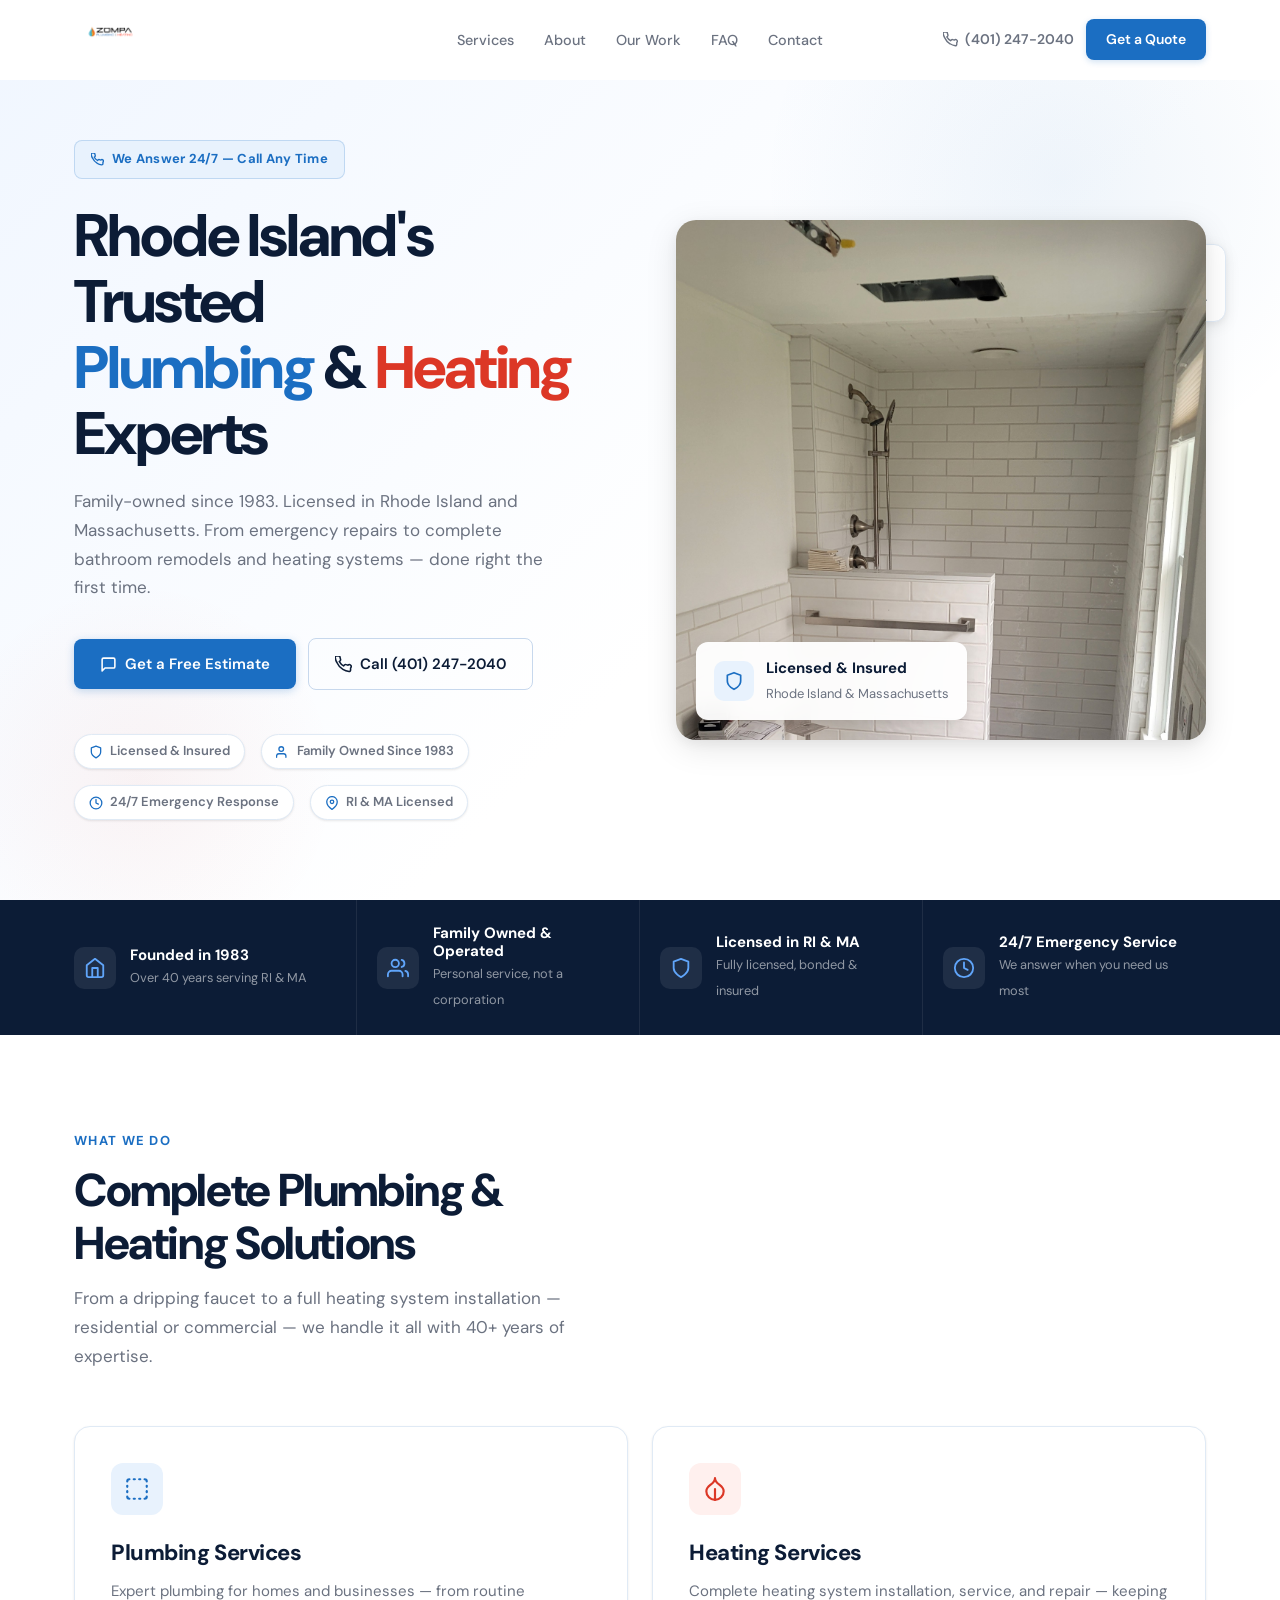
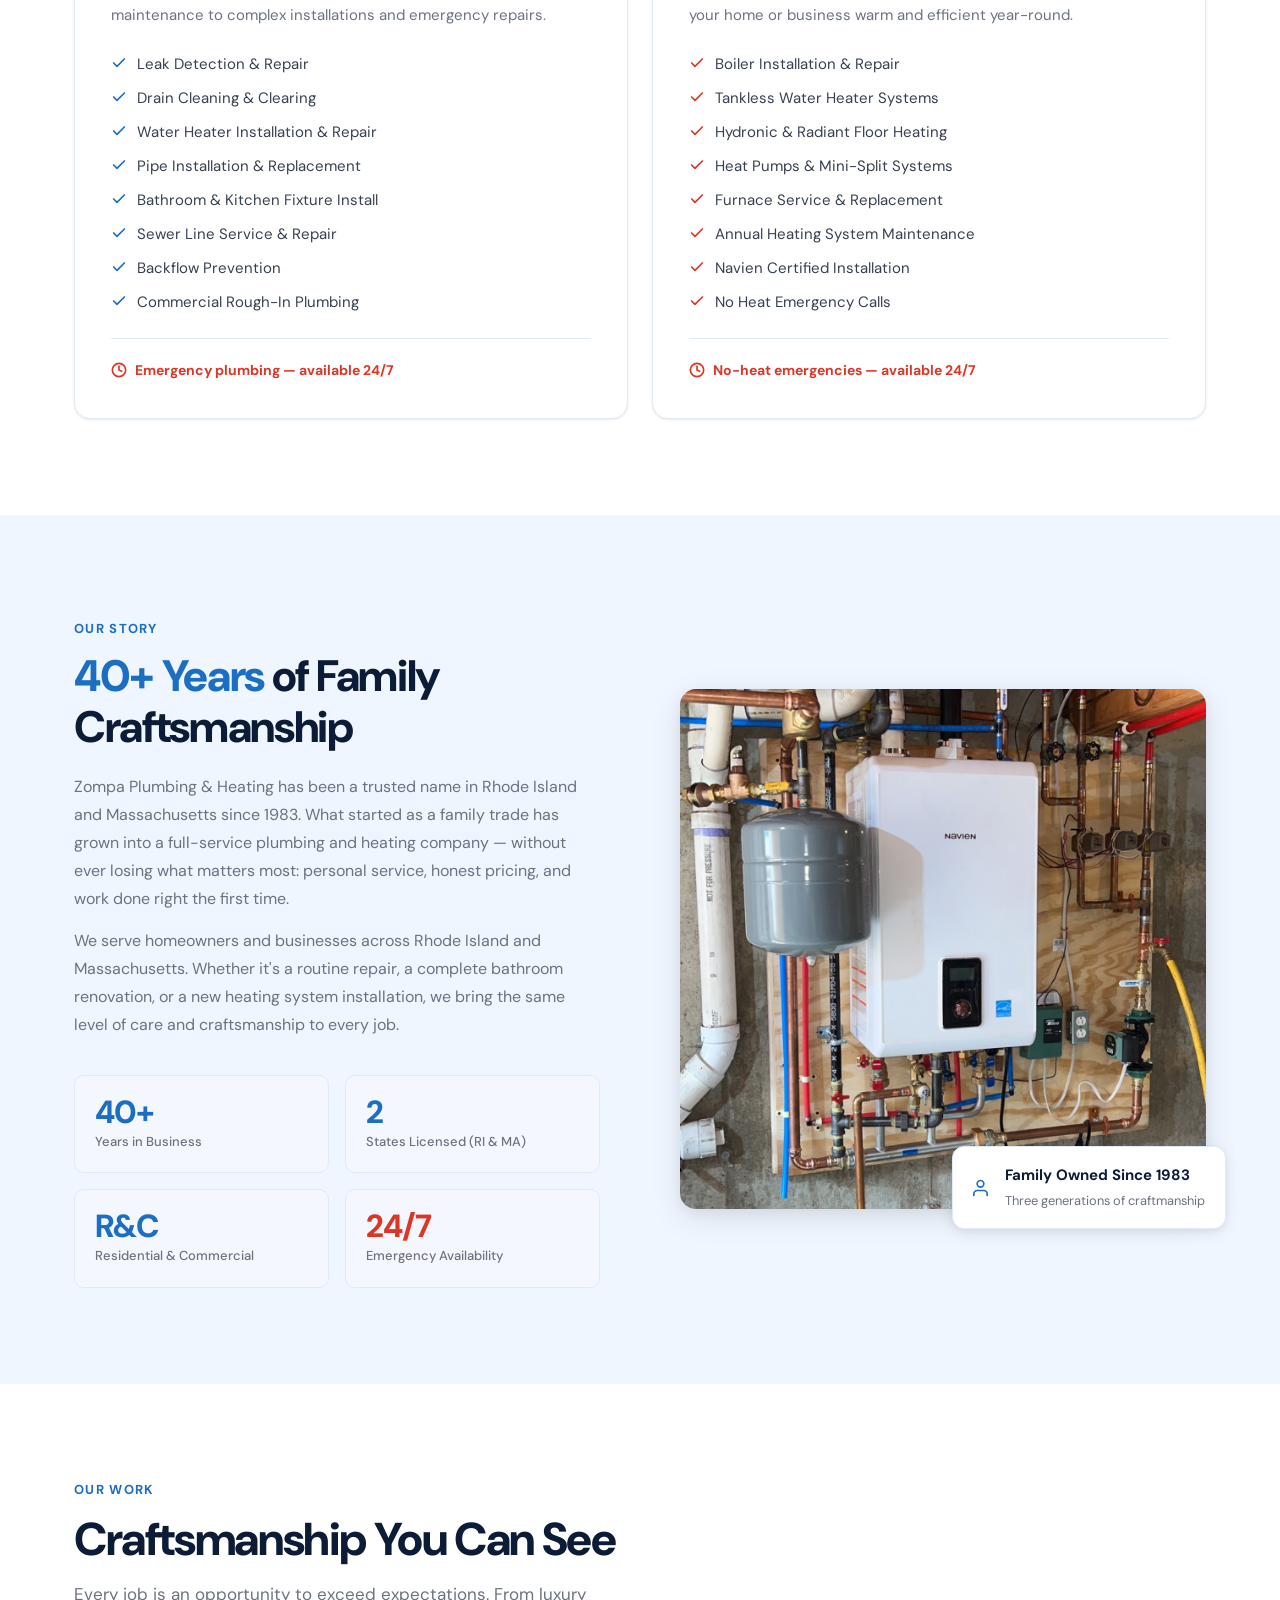
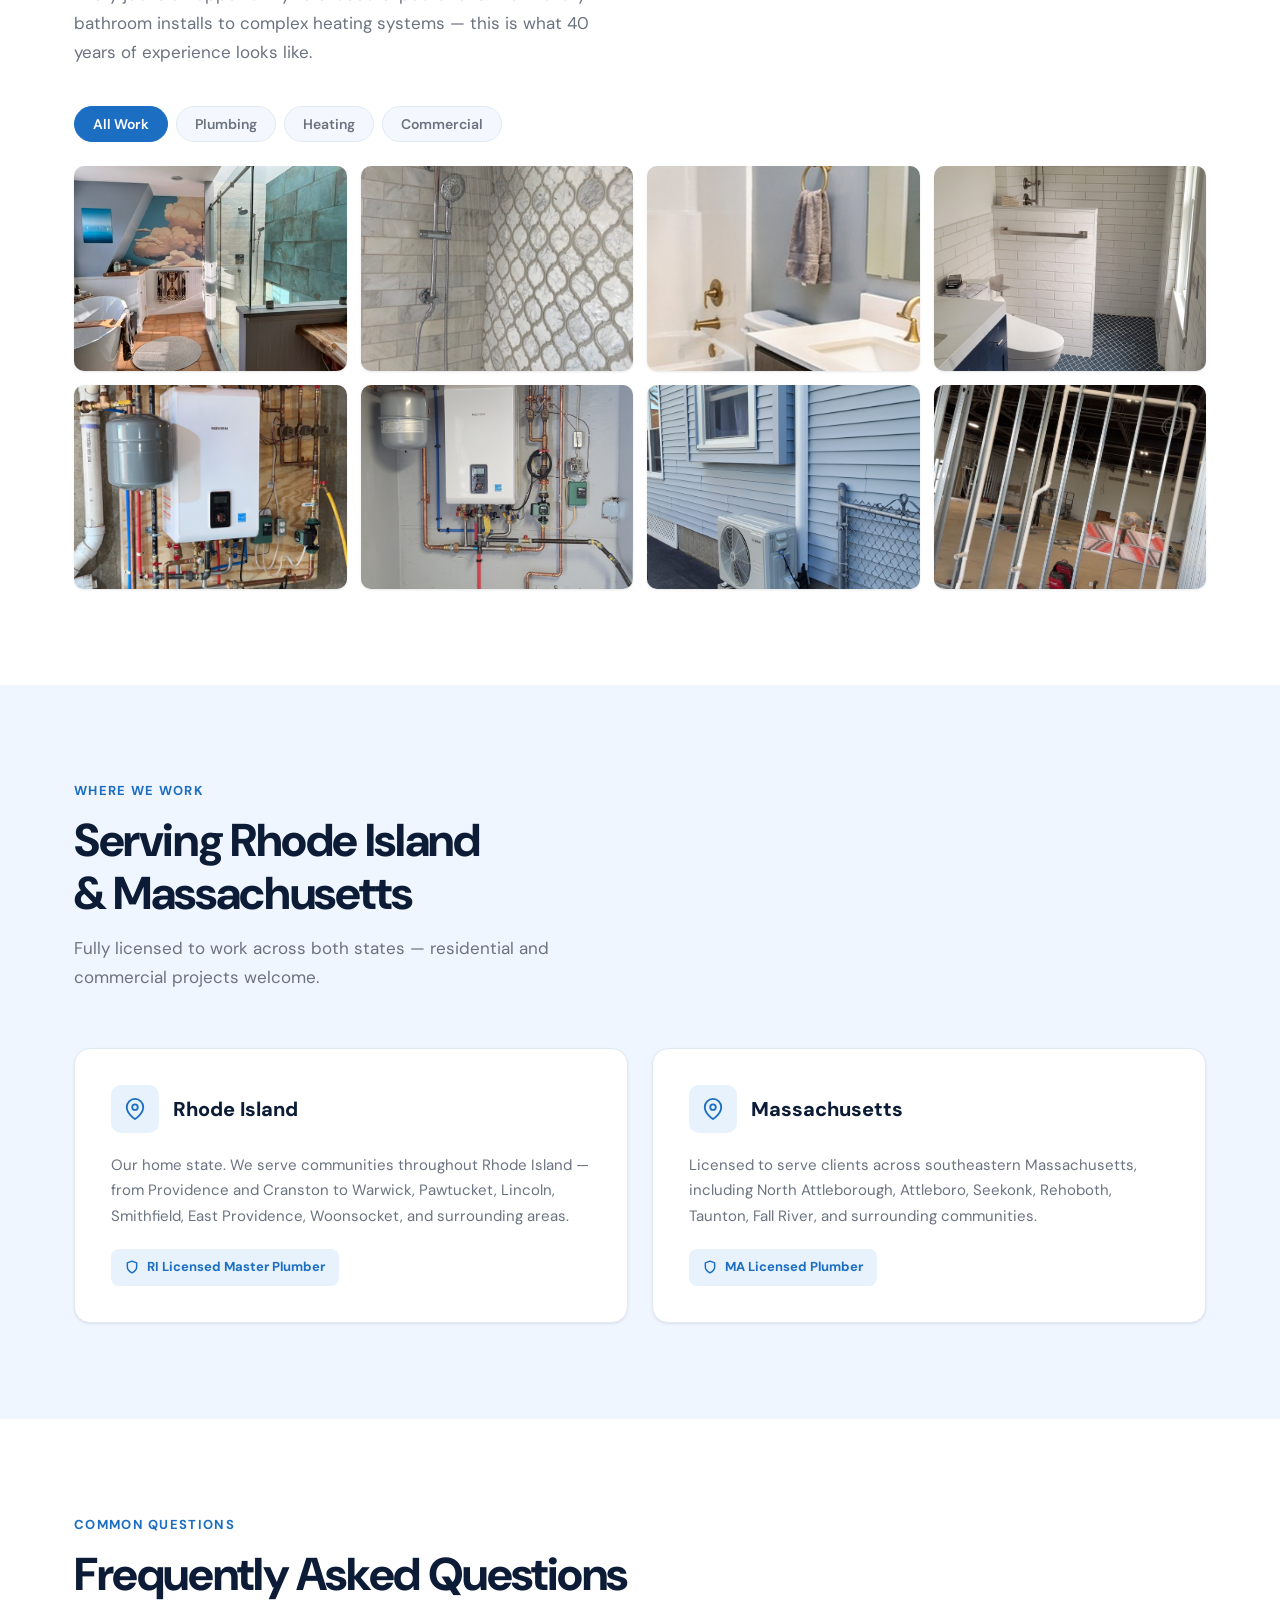
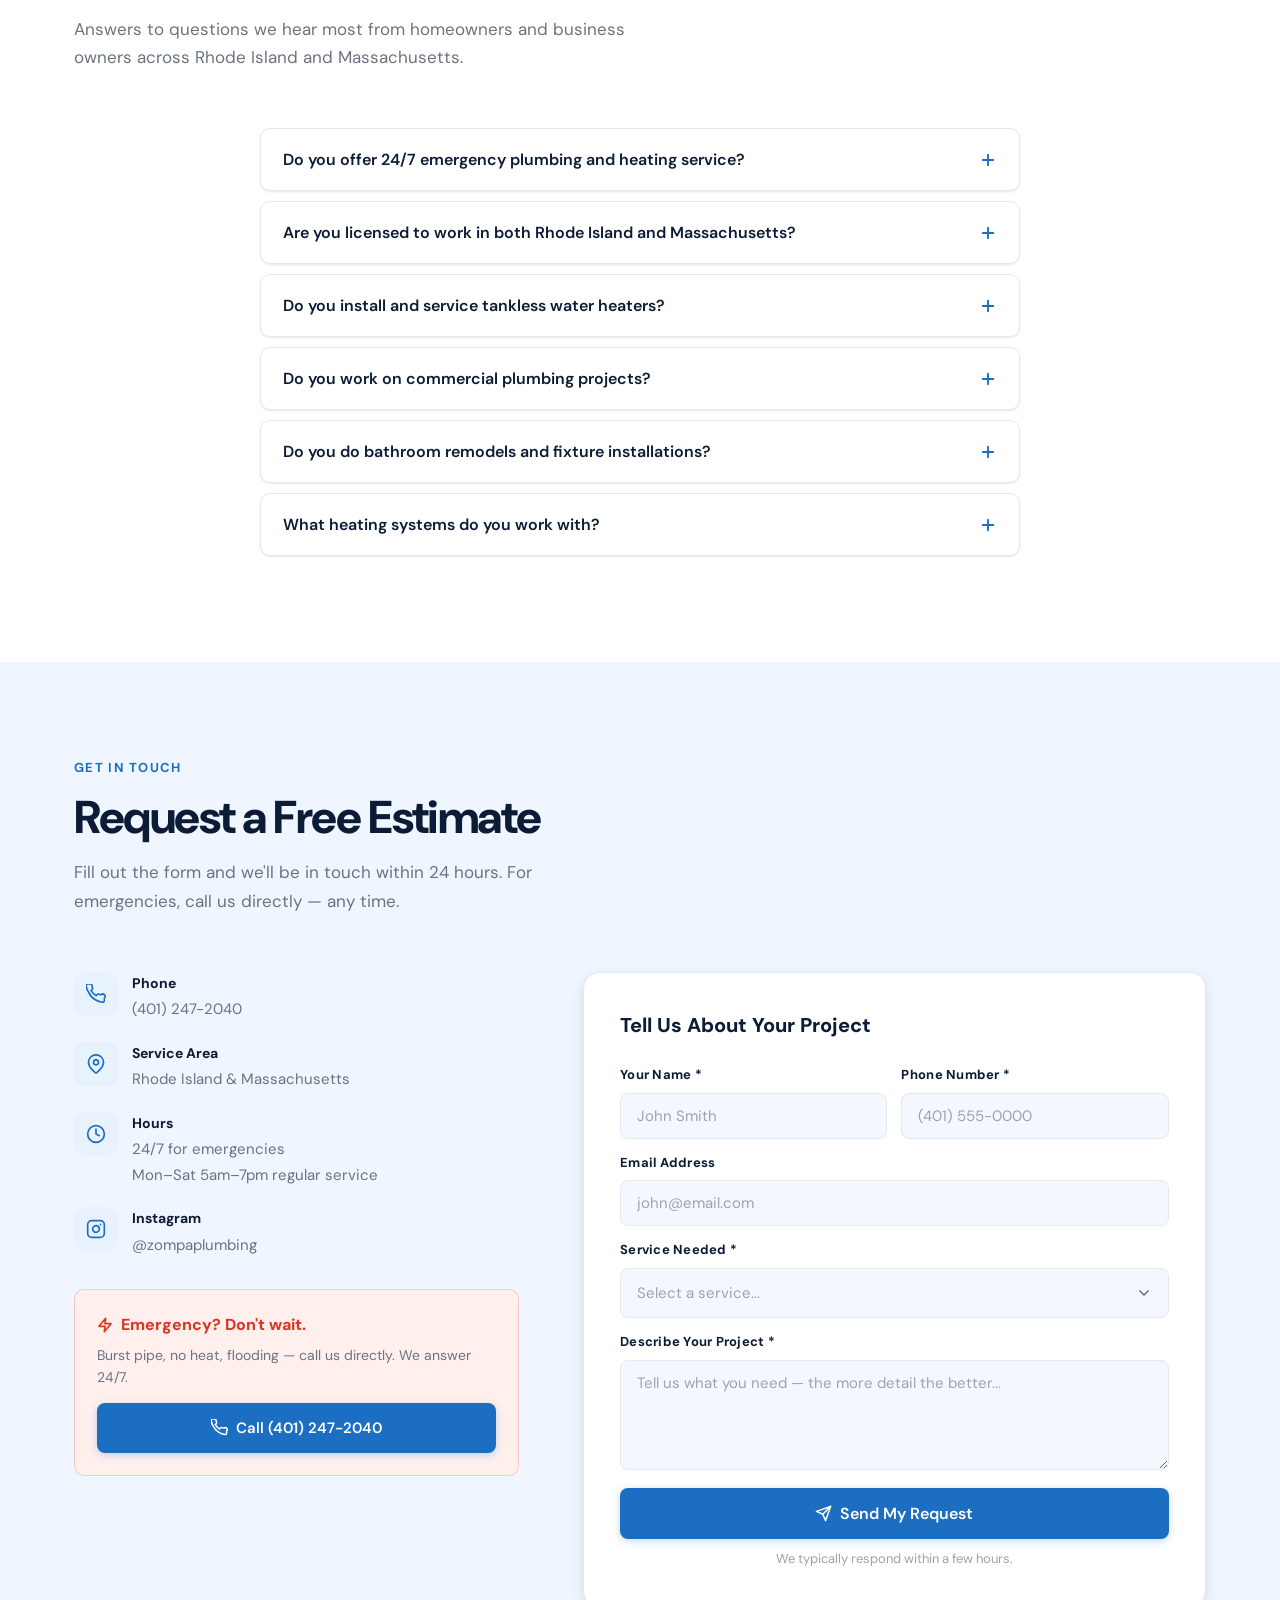
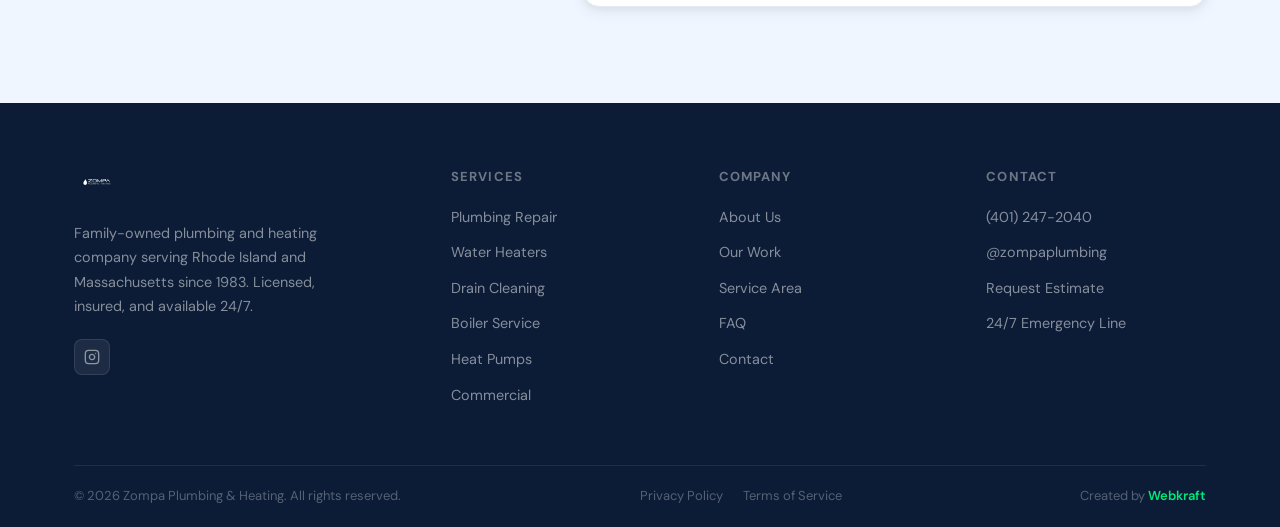
==== index.html @ f8b0a9cd "Initial commit: Zompa Plumbing & Heating website Light theme with blue/red logo colors, SMS contact " ====
<!DOCTYPE html>
<html lang="en">
<head>
  <meta charset="UTF-8" />
  <meta name="viewport" content="width=device-width, initial-scale=1.0" />
  <title>Zompa Plumbing & Heating | Licensed Plumber Rhode Island & Massachusetts</title>
  <meta name="description" content="Family-owned plumbing and heating company serving Rhode Island and Massachusetts since 1983. Licensed, insured, and available 24/7 for emergencies. Call (401) 247-2040." />
  <meta name="robots" content="index, follow" />
  <link rel="canonical" href="https://zompaplumbing.com/" />

  <!-- Open Graph -->
  <meta property="og:type" content="website" />
  <meta property="og:title" content="Zompa Plumbing & Heating | Rhode Island & Massachusetts" />
  <meta property="og:description" content="Family-owned plumbing and heating experts since 1983. Licensed in RI & MA. 24/7 emergency service. Call (401) 247-2040." />
  <meta property="og:image" content="https://zompaplumbing.com/images/luxury-bathroom.jpg" />
  <meta property="og:url" content="https://zompaplumbing.com/" />
  <meta property="og:site_name" content="Zompa Plumbing & Heating" />
  <meta name="twitter:card" content="summary_large_image" />
  <meta name="twitter:title" content="Zompa Plumbing & Heating" />
  <meta name="twitter:description" content="Family-owned plumbing & heating since 1983. Licensed in RI & MA. 24/7 emergency service." />
  <meta name="twitter:image" content="https://zompaplumbing.com/images/luxury-bathroom.jpg" />

  <!-- Fonts -->
  <link rel="preconnect" href="https://fonts.googleapis.com" />
  <link rel="preconnect" href="https://fonts.gstatic.com" crossorigin />
  <link href="https://fonts.googleapis.com/css2?family=DM+Sans:wght@400;500;600;700;800&display=swap" rel="stylesheet" />

  <!-- Styles -->
  <link rel="stylesheet" href="styles.css" />

  <!-- JSON-LD Structured Data -->
  <script type="application/ld+json">
  {
    "@context": "https://schema.org",
    "@type": "Plumber",
    "name": "Zompa Plumbing & Heating",
    "telephone": "+14012472040",
    "url": "https://zompaplumbing.com",
    "foundingDate": "1983",
    "description": "Family-owned plumbing and heating company serving Rhode Island and Massachusetts since 1983. Residential and commercial services, licensed and insured, 24/7 emergency service available.",
    "areaServed": [
      { "@type": "State", "name": "Rhode Island" },
      { "@type": "State", "name": "Massachusetts" }
    ],
    "openingHoursSpecification": {
      "@type": "OpeningHoursSpecification",
      "dayOfWeek": ["Monday","Tuesday","Wednesday","Thursday","Friday","Saturday","Sunday"],
      "opens": "00:00",
      "closes": "23:59"
    },
    "sameAs": ["https://www.instagram.com/zompaplumbing/"]
  }
  </script>
  <script type="application/ld+json">
  {
    "@context": "https://schema.org",
    "@type": "FAQPage",
    "mainEntity": [
      {
        "@type": "Question",
        "name": "Do you offer 24/7 emergency plumbing service in Rhode Island?",
        "acceptedAnswer": { "@type": "Answer", "text": "Yes. Zompa Plumbing & Heating provides 24/7 emergency plumbing and heating service throughout Rhode Island and Massachusetts. Call (401) 247-2040 any time." }
      },
      {
        "@type": "Question",
        "name": "Are you licensed in both Rhode Island and Massachusetts?",
        "acceptedAnswer": { "@type": "Answer", "text": "Yes. We are fully licensed and insured to perform plumbing and heating work in both Rhode Island and Massachusetts." }
      },
      {
        "@type": "Question",
        "name": "Do you install tankless water heaters?",
        "acceptedAnswer": { "@type": "Answer", "text": "Yes. We specialize in the installation and service of tankless (on-demand) water heaters, including Navien systems, as well as traditional tank water heaters." }
      },
      {
        "@type": "Question",
        "name": "Do you do commercial plumbing in addition to residential?",
        "acceptedAnswer": { "@type": "Answer", "text": "Yes. We serve both residential homeowners and commercial clients throughout Rhode Island and Massachusetts." }
      }
    ]
  }
  </script>
</head>
<body>

  <!-- IAB BANNER -->
  <div id="iab-banner" role="alert">
    <button id="iab-banner-close" aria-label="Close">&#x2715;</button>
    <strong>For the best experience, open this page in your browser.</strong>
    <ol>
      <li>Tap <strong>&#xB7;&#xB7;&#xB7;</strong> (three dots) in the top right corner</li>
      <li>Select <strong>"Open in external browser"</strong></li>
      <li>Scroll down and fill out our contact form</li>
    </ol>
  </div>

  <!-- NAV -->
  <nav class="nav" id="nav" aria-label="Main navigation">
    <div class="nav-inner">
      <a href="#" class="nav-logo" aria-label="Zompa Plumbing & Heating home">
        <img src="images/logo.png" alt="Zompa Plumbing & Heating" />
      </a>

      <!-- Mobile phone centered -->
      <a href="tel:4012472040" class="nav-mobile-phone" aria-label="Call Zompa Plumbing">(401) 247-2040</a>

      <ul class="nav-links" role="list">
        <li><a href="#services">Services</a></li>
        <li><a href="#about">About</a></li>
        <li><a href="#work">Our Work</a></li>
        <li><a href="#faq">FAQ</a></li>
        <li><a href="#contact">Contact</a></li>
      </ul>

      <div class="nav-right">
        <a href="tel:4012472040" class="nav-phone" aria-label="Call us">
          <svg width="15" height="15" viewBox="0 0 24 24" fill="none" stroke="currentColor" stroke-width="2.2" stroke-linecap="round" stroke-linejoin="round" aria-hidden="true"><path d="M22 16.92v3a2 2 0 01-2.18 2 19.79 19.79 0 01-8.63-3.07A19.5 19.5 0 013.07 9.81 19.79 19.79 0 01.12 1.22 2 2 0 012.1 0h3a2 2 0 012 1.72 12.84 12.84 0 00.7 2.81 2 2 0 01-.45 2.11L6.09 7.91a16 16 0 006 6l1.27-1.27a2 2 0 012.11-.45 12.84 12.84 0 002.81.7A2 2 0 0122 16.92z"/></svg>
          (401) 247-2040
        </a>
        <a href="#contact" class="nav-cta">Get a Quote</a>
        <button class="hamburger" id="hamburger" aria-label="Toggle menu" aria-expanded="false">
          <span></span><span></span><span></span>
        </button>
      </div>
    </div>
  </nav>

  <!-- MOBILE MENU -->
  <div class="mobile-menu" id="mobile-menu" role="navigation" aria-label="Mobile navigation">
    <a href="#services" class="mobile-menu-link">Services</a>
    <a href="#about" class="mobile-menu-link">About Us</a>
    <a href="#work" class="mobile-menu-link">Our Work</a>
    <a href="#faq" class="mobile-menu-link">FAQ</a>
    <a href="#contact" class="mobile-menu-link">Contact</a>
    <a href="tel:4012472040" class="mobile-menu-phone">(401) 247-2040 — Call Anytime</a>
    <a href="#contact" class="mobile-menu-cta">Get a Free Estimate</a>
  </div>

  <!-- HERO -->
  <section class="hero" aria-label="Hero">
    <div class="hero-inner">
      <!-- Left: copy -->
      <div class="hero-text">
        <div class="hero-badge" aria-live="polite">
          <svg width="13" height="13" viewBox="0 0 24 24" fill="none" stroke="currentColor" stroke-width="2.5" stroke-linecap="round" stroke-linejoin="round" aria-hidden="true"><path d="M22 16.92v3a2 2 0 01-2.18 2 19.79 19.79 0 01-8.63-3.07A19.5 19.5 0 013.07 9.81 19.79 19.79 0 01.12 1.22 2 2 0 012.1 0h3a2 2 0 012 1.72 12.84 12.84 0 00.7 2.81 2 2 0 01-.45 2.11L6.09 7.91a16 16 0 006 6l1.27-1.27a2 2 0 012.11-.45 12.84 12.84 0 002.81.7A2 2 0 0122 16.92z"/></svg>
          We Answer 24/7 — Call Any Time
        </div>
        <h1 class="hero-title">
          Rhode Island's Trusted<br><span class="blue">Plumbing</span> &amp; <span class="red">Heating</span><br>Experts
        </h1>
        <p class="hero-sub">
          Family-owned since 1983. Licensed in Rhode Island and Massachusetts. From emergency repairs to complete bathroom remodels and heating systems — done right the first time.
        </p>
        <div class="hero-actions">
          <a href="#contact" class="btn btn-primary">
            <svg width="17" height="17" viewBox="0 0 24 24" fill="none" stroke="currentColor" stroke-width="2.2" stroke-linecap="round" stroke-linejoin="round" aria-hidden="true"><path d="M21 15a2 2 0 01-2 2H7l-4 4V5a2 2 0 012-2h14a2 2 0 012 2z"/></svg>
            Get a Free Estimate
          </a>
          <a href="tel:4012472040" class="btn btn-outline">
            <svg width="17" height="17" viewBox="0 0 24 24" fill="none" stroke="currentColor" stroke-width="2.2" stroke-linecap="round" stroke-linejoin="round" aria-hidden="true"><path d="M22 16.92v3a2 2 0 01-2.18 2 19.79 19.79 0 01-8.63-3.07A19.5 19.5 0 013.07 9.81 19.79 19.79 0 01.12 1.22 2 2 0 012.1 0h3a2 2 0 012 1.72 12.84 12.84 0 00.7 2.81 2 2 0 01-.45 2.11L6.09 7.91a16 16 0 006 6l1.27-1.27a2 2 0 012.11-.45 12.84 12.84 0 002.81.7A2 2 0 0122 16.92z"/></svg>
            Call (401) 247-2040
          </a>
        </div>
        <div class="hero-trust" aria-label="Trust signals">
          <div class="hero-trust-pill">
            <svg width="14" height="14" viewBox="0 0 24 24" fill="none" stroke="currentColor" stroke-width="2.2" stroke-linecap="round" stroke-linejoin="round" aria-hidden="true"><path d="M12 22s8-4 8-10V5l-8-3-8 3v7c0 6 8 10 8 10z"/></svg>
            Licensed &amp; Insured
          </div>
          <div class="hero-trust-pill">
            <svg width="14" height="14" viewBox="0 0 24 24" fill="none" stroke="currentColor" stroke-width="2.2" stroke-linecap="round" stroke-linejoin="round" aria-hidden="true"><path d="M17 21v-2a4 4 0 00-4-4H5a4 4 0 00-4 4v2"/><circle cx="9" cy="7" r="4"/></svg>
            Family Owned Since 1983
          </div>
          <div class="hero-trust-pill">
            <svg width="14" height="14" viewBox="0 0 24 24" fill="none" stroke="currentColor" stroke-width="2.2" stroke-linecap="round" stroke-linejoin="round" aria-hidden="true"><circle cx="12" cy="12" r="10"/><polyline points="12 6 12 12 16 14"/></svg>
            24/7 Emergency Response
          </div>
          <div class="hero-trust-pill">
            <svg width="14" height="14" viewBox="0 0 24 24" fill="none" stroke="currentColor" stroke-width="2.2" stroke-linecap="round" stroke-linejoin="round" aria-hidden="true"><path d="M21 10c0 7-9 13-9 13s-9-6-9-13a9 9 0 0118 0z"/><circle cx="12" cy="10" r="3"/></svg>
            RI &amp; MA Licensed
          </div>
        </div>
      </div>

      <!-- Right: image -->
      <div class="hero-visual">
        <div class="hero-float-stat" aria-hidden="true">
          <div class="hero-float-stat-num">40+</div>
          <div class="hero-float-stat-label">Years Serving RI &amp; MA</div>
        </div>
        <div class="hero-img-card">
          <img
            src="images/bathroom-navy.jpg"
            alt="Luxury bathroom plumbing installation by Zompa Plumbing & Heating"
            loading="eager"
          />
          <div class="hero-img-badge">
            <div class="hero-img-badge-icon" aria-hidden="true">
              <svg width="20" height="20" viewBox="0 0 24 24" fill="none" stroke="currentColor" stroke-width="2" stroke-linecap="round" stroke-linejoin="round"><path d="M12 22s8-4 8-10V5l-8-3-8 3v7c0 6 8 10 8 10z"/></svg>
            </div>
            <div>
              <strong>Licensed &amp; Insured</strong>
              <span>Rhode Island &amp; Massachusetts</span>
            </div>
          </div>
        </div>
      </div>
    </div>
  </section>

  <!-- TRUST BAR -->
  <div class="trust-bar" aria-label="Company credentials">
    <div class="trust-bar-inner">
      <div class="trust-item">
        <div class="trust-icon" aria-hidden="true">
          <svg width="22" height="22" viewBox="0 0 24 24" fill="none" stroke="currentColor" stroke-width="2" stroke-linecap="round" stroke-linejoin="round"><path d="M3 9l9-7 9 7v11a2 2 0 01-2 2H5a2 2 0 01-2-2z"/><polyline points="9 22 9 12 15 12 15 22"/></svg>
        </div>
        <div class="trust-text">
          <strong>Founded in 1983</strong>
          <span>Over 40 years serving RI &amp; MA</span>
        </div>
      </div>
      <div class="trust-item">
        <div class="trust-icon" aria-hidden="true">
          <svg width="22" height="22" viewBox="0 0 24 24" fill="none" stroke="currentColor" stroke-width="2" stroke-linecap="round" stroke-linejoin="round"><path d="M17 21v-2a4 4 0 00-4-4H5a4 4 0 00-4 4v2"/><circle cx="9" cy="7" r="4"/><path d="M23 21v-2a4 4 0 00-3-3.87"/><path d="M16 3.13a4 4 0 010 7.75"/></svg>
        </div>
        <div class="trust-text">
          <strong>Family Owned &amp; Operated</strong>
          <span>Personal service, not a corporation</span>
        </div>
      </div>
      <div class="trust-item">
        <div class="trust-icon" aria-hidden="true">
          <svg width="22" height="22" viewBox="0 0 24 24" fill="none" stroke="currentColor" stroke-width="2" stroke-linecap="round" stroke-linejoin="round"><path d="M12 22s8-4 8-10V5l-8-3-8 3v7c0 6 8 10 8 10z"/></svg>
        </div>
        <div class="trust-text">
          <strong>Licensed in RI &amp; MA</strong>
          <span>Fully licensed, bonded &amp; insured</span>
        </div>
      </div>
      <div class="trust-item">
        <div class="trust-icon" aria-hidden="true">
          <svg width="22" height="22" viewBox="0 0 24 24" fill="none" stroke="currentColor" stroke-width="2" stroke-linecap="round" stroke-linejoin="round"><circle cx="12" cy="12" r="10"/><polyline points="12 6 12 12 16 14"/></svg>
        </div>
        <div class="trust-text">
          <strong>24/7 Emergency Service</strong>
          <span>We answer when you need us most</span>
        </div>
      </div>
    </div>
  </div>

  <!-- SERVICES -->
  <section class="section" id="services" aria-labelledby="services-title">
    <div class="container">
      <span class="section-label reveal">What We Do</span>
      <h2 class="section-title reveal reveal-delay-1" id="services-title">Complete Plumbing &amp;<br>Heating Solutions</h2>
      <p class="section-sub reveal reveal-delay-2">From a dripping faucet to a full heating system installation — residential or commercial — we handle it all with 40+ years of expertise.</p>
      <div class="services-grid">

        <!-- Plumbing -->
        <div class="service-card reveal reveal-delay-1">
          <div class="service-card-icon" aria-hidden="true">
            <svg width="26" height="26" viewBox="0 0 24 24" fill="none" stroke="currentColor" stroke-width="2" stroke-linecap="round" stroke-linejoin="round"><path d="M5 3a2 2 0 00-2 2"/><path d="M19 3a2 2 0 012 2"/><path d="M21 19a2 2 0 01-2 2"/><path d="M5 21a2 2 0 01-2-2"/><path d="M9 3h1"/><path d="M9 21h1"/><path d="M14 3h1"/><path d="M14 21h1"/><path d="M3 9v1"/><path d="M21 9v1"/><path d="M3 14v1"/><path d="M21 14v1"/></svg>
          </div>
          <h3>Plumbing Services</h3>
          <p class="service-card-desc">Expert plumbing for homes and businesses — from routine maintenance to complex installations and emergency repairs.</p>
          <ul class="service-list" role="list">
            <li>
              <svg width="16" height="16" viewBox="0 0 24 24" fill="none" stroke="currentColor" stroke-width="2.5" stroke-linecap="round" stroke-linejoin="round" aria-hidden="true"><polyline points="20 6 9 17 4 12"/></svg>
              Leak Detection &amp; Repair
            </li>
            <li>
              <svg width="16" height="16" viewBox="0 0 24 24" fill="none" stroke="currentColor" stroke-width="2.5" stroke-linecap="round" stroke-linejoin="round" aria-hidden="true"><polyline points="20 6 9 17 4 12"/></svg>
              Drain Cleaning &amp; Clearing
            </li>
            <li>
              <svg width="16" height="16" viewBox="0 0 24 24" fill="none" stroke="currentColor" stroke-width="2.5" stroke-linecap="round" stroke-linejoin="round" aria-hidden="true"><polyline points="20 6 9 17 4 12"/></svg>
              Water Heater Installation &amp; Repair
            </li>
            <li>
              <svg width="16" height="16" viewBox="0 0 24 24" fill="none" stroke="currentColor" stroke-width="2.5" stroke-linecap="round" stroke-linejoin="round" aria-hidden="true"><polyline points="20 6 9 17 4 12"/></svg>
              Pipe Installation &amp; Replacement
            </li>
            <li>
              <svg width="16" height="16" viewBox="0 0 24 24" fill="none" stroke="currentColor" stroke-width="2.5" stroke-linecap="round" stroke-linejoin="round" aria-hidden="true"><polyline points="20 6 9 17 4 12"/></svg>
              Bathroom &amp; Kitchen Fixture Install
            </li>
            <li>
              <svg width="16" height="16" viewBox="0 0 24 24" fill="none" stroke="currentColor" stroke-width="2.5" stroke-linecap="round" stroke-linejoin="round" aria-hidden="true"><polyline points="20 6 9 17 4 12"/></svg>
              Sewer Line Service &amp; Repair
            </li>
            <li>
              <svg width="16" height="16" viewBox="0 0 24 24" fill="none" stroke="currentColor" stroke-width="2.5" stroke-linecap="round" stroke-linejoin="round" aria-hidden="true"><polyline points="20 6 9 17 4 12"/></svg>
              Backflow Prevention
            </li>
            <li>
              <svg width="16" height="16" viewBox="0 0 24 24" fill="none" stroke="currentColor" stroke-width="2.5" stroke-linecap="round" stroke-linejoin="round" aria-hidden="true"><polyline points="20 6 9 17 4 12"/></svg>
              Commercial Rough-In Plumbing
            </li>
          </ul>
          <div class="service-emergency">
            <svg width="16" height="16" viewBox="0 0 24 24" fill="none" stroke="currentColor" stroke-width="2.5" stroke-linecap="round" stroke-linejoin="round" aria-hidden="true"><circle cx="12" cy="12" r="10"/><polyline points="12 6 12 12 16 14"/></svg>
            Emergency plumbing — available 24/7
          </div>
        </div>

        <!-- Heating -->
        <div class="service-card heating-card reveal reveal-delay-2">
          <div class="service-card-icon" aria-hidden="true">
            <svg width="26" height="26" viewBox="0 0 24 24" fill="none" stroke="currentColor" stroke-width="2" stroke-linecap="round" stroke-linejoin="round"><path d="M12 2c0 6-8 6-8 12a8 8 0 0016 0c0-6-8-6-8-12z"/><path d="M12 22V12"/></svg>
          </div>
          <h3>Heating Services</h3>
          <p class="service-card-desc">Complete heating system installation, service, and repair — keeping your home or business warm and efficient year-round.</p>
          <ul class="service-list" role="list">
            <li>
              <svg width="16" height="16" viewBox="0 0 24 24" fill="none" stroke="currentColor" stroke-width="2.5" stroke-linecap="round" stroke-linejoin="round" aria-hidden="true"><polyline points="20 6 9 17 4 12"/></svg>
              Boiler Installation &amp; Repair
            </li>
            <li>
              <svg width="16" height="16" viewBox="0 0 24 24" fill="none" stroke="currentColor" stroke-width="2.5" stroke-linecap="round" stroke-linejoin="round" aria-hidden="true"><polyline points="20 6 9 17 4 12"/></svg>
              Tankless Water Heater Systems
            </li>
            <li>
              <svg width="16" height="16" viewBox="0 0 24 24" fill="none" stroke="currentColor" stroke-width="2.5" stroke-linecap="round" stroke-linejoin="round" aria-hidden="true"><polyline points="20 6 9 17 4 12"/></svg>
              Hydronic &amp; Radiant Floor Heating
            </li>
            <li>
              <svg width="16" height="16" viewBox="0 0 24 24" fill="none" stroke="currentColor" stroke-width="2.5" stroke-linecap="round" stroke-linejoin="round" aria-hidden="true"><polyline points="20 6 9 17 4 12"/></svg>
              Heat Pumps &amp; Mini-Split Systems
            </li>
            <li>
              <svg width="16" height="16" viewBox="0 0 24 24" fill="none" stroke="currentColor" stroke-width="2.5" stroke-linecap="round" stroke-linejoin="round" aria-hidden="true"><polyline points="20 6 9 17 4 12"/></svg>
              Furnace Service &amp; Replacement
            </li>
            <li>
              <svg width="16" height="16" viewBox="0 0 24 24" fill="none" stroke="currentColor" stroke-width="2.5" stroke-linecap="round" stroke-linejoin="round" aria-hidden="true"><polyline points="20 6 9 17 4 12"/></svg>
              Annual Heating System Maintenance
            </li>
            <li>
              <svg width="16" height="16" viewBox="0 0 24 24" fill="none" stroke="currentColor" stroke-width="2.5" stroke-linecap="round" stroke-linejoin="round" aria-hidden="true"><polyline points="20 6 9 17 4 12"/></svg>
              Navien Certified Installation
            </li>
            <li>
              <svg width="16" height="16" viewBox="0 0 24 24" fill="none" stroke="currentColor" stroke-width="2.5" stroke-linecap="round" stroke-linejoin="round" aria-hidden="true"><polyline points="20 6 9 17 4 12"/></svg>
              No Heat Emergency Calls
            </li>
          </ul>
          <div class="service-emergency">
            <svg width="16" height="16" viewBox="0 0 24 24" fill="none" stroke="currentColor" stroke-width="2.5" stroke-linecap="round" stroke-linejoin="round" aria-hidden="true"><circle cx="12" cy="12" r="10"/><polyline points="12 6 12 12 16 14"/></svg>
            No-heat emergencies — available 24/7
          </div>
        </div>

      </div>
    </div>
  </section>

  <!-- ABOUT -->
  <section class="section section-blue" id="about" aria-labelledby="about-title">
    <div class="container">
      <div class="about-grid">
        <div class="about-text">
          <span class="section-label reveal">Our Story</span>
          <h2 class="reveal reveal-delay-1" id="about-title">
            <em>40+ Years</em> of Family<br>Craftsmanship
          </h2>
          <p class="reveal reveal-delay-2">
            Zompa Plumbing &amp; Heating has been a trusted name in Rhode Island and Massachusetts since 1983. What started as a family trade has grown into a full-service plumbing and heating company — without ever losing what matters most: personal service, honest pricing, and work done right the first time.
          </p>
          <p class="reveal reveal-delay-3">
            We serve homeowners and businesses across Rhode Island and Massachusetts. Whether it's a routine repair, a complete bathroom renovation, or a new heating system installation, we bring the same level of care and craftsmanship to every job.
          </p>
          <div class="about-stats">
            <div class="stat-card reveal reveal-delay-1">
              <div class="stat-num">40+</div>
              <div class="stat-label">Years in Business</div>
            </div>
            <div class="stat-card reveal reveal-delay-2">
              <div class="stat-num">2</div>
              <div class="stat-label">States Licensed (RI &amp; MA)</div>
            </div>
            <div class="stat-card reveal reveal-delay-3">
              <div class="stat-num">R&C</div>
              <div class="stat-label">Residential &amp; Commercial</div>
            </div>
            <div class="stat-card red-stat reveal reveal-delay-4">
              <div class="stat-num">24/7</div>
              <div class="stat-label">Emergency Availability</div>
            </div>
          </div>
        </div>
        <div class="about-image reveal reveal-delay-2">
          <div class="about-image-main">
            <img
              src="images/navien-install-1.jpg"
              alt="Navien tankless water heater system professionally installed by Zompa Plumbing & Heating"
              loading="lazy"
            />
          </div>
          <div class="about-image-badge">
            <svg width="20" height="20" viewBox="0 0 24 24" fill="none" stroke="currentColor" stroke-width="2" stroke-linecap="round" stroke-linejoin="round" aria-hidden="true"><path d="M17 21v-2a4 4 0 00-4-4H5a4 4 0 00-4 4v2"/><circle cx="9" cy="7" r="4"/></svg>
            <div>
              <strong>Family Owned Since 1983</strong>
              <span>Three generations of craftmanship</span>
            </div>
          </div>
        </div>
      </div>
    </div>
  </section>

  <!-- WORK GALLERY -->
  <section class="section" id="work" aria-labelledby="work-title">
    <div class="container">
      <span class="section-label reveal">Our Work</span>
      <h2 class="section-title reveal reveal-delay-1" id="work-title">Craftsmanship You Can See</h2>
      <p class="section-sub reveal reveal-delay-2">Every job is an opportunity to exceed expectations. From luxury bathroom installs to complex heating systems — this is what 40 years of experience looks like.</p>
      <div class="gallery-filters reveal reveal-delay-2" role="group" aria-label="Filter gallery by category">
        <button class="filter-btn active" data-filter="all">All Work</button>
        <button class="filter-btn" data-filter="bathroom">Plumbing</button>
        <button class="filter-btn" data-filter="heating">Heating</button>
        <button class="filter-btn" data-filter="commercial">Commercial</button>
      </div>
      <div class="gallery-grid" id="gallery-grid" role="list" aria-label="Work portfolio">
      </div>
    </div>
  </section>

  <!-- LIGHTBOX -->
  <div class="lightbox" id="lightbox" role="dialog" aria-modal="true" aria-label="Photo lightbox">
    <div class="lightbox-content">
      <button class="lb-close" id="lb-close" aria-label="Close lightbox">&#x2715;</button>
      <button class="lb-nav lb-prev" id="lb-prev" aria-label="Previous photo">
        <svg width="18" height="18" viewBox="0 0 24 24" fill="none" stroke="currentColor" stroke-width="2.5" stroke-linecap="round" stroke-linejoin="round" aria-hidden="true"><polyline points="15 18 9 12 15 6"/></svg>
      </button>
      <img id="lb-img" src="" alt="" />
      <button class="lb-nav lb-next" id="lb-next" aria-label="Next photo">
        <svg width="18" height="18" viewBox="0 0 24 24" fill="none" stroke="currentColor" stroke-width="2.5" stroke-linecap="round" stroke-linejoin="round" aria-hidden="true"><polyline points="9 18 15 12 9 6"/></svg>
      </button>
      <div class="lb-caption" id="lb-caption" aria-live="polite"></div>
    </div>
  </div>

  <!-- SERVICE AREA -->
  <section class="section section-blue" id="area" aria-labelledby="area-title">
    <div class="container">
      <span class="section-label reveal">Where We Work</span>
      <h2 class="section-title reveal reveal-delay-1" id="area-title">Serving Rhode Island<br>&amp; Massachusetts</h2>
      <p class="section-sub reveal reveal-delay-2">Fully licensed to work across both states — residential and commercial projects welcome.</p>
      <div class="area-grid">
        <div class="area-card reveal reveal-delay-1">
          <div class="area-card-header">
            <div class="area-card-icon" aria-hidden="true">
              <svg width="22" height="22" viewBox="0 0 24 24" fill="none" stroke="currentColor" stroke-width="2" stroke-linecap="round" stroke-linejoin="round"><path d="M21 10c0 7-9 13-9 13s-9-6-9-13a9 9 0 0118 0z"/><circle cx="12" cy="10" r="3"/></svg>
            </div>
            <h3>Rhode Island</h3>
          </div>
          <p>Our home state. We serve communities throughout Rhode Island — from Providence and Cranston to Warwick, Pawtucket, Lincoln, Smithfield, East Providence, Woonsocket, and surrounding areas.</p>
          <div class="area-license">
            <svg width="14" height="14" viewBox="0 0 24 24" fill="none" stroke="currentColor" stroke-width="2.5" stroke-linecap="round" stroke-linejoin="round" aria-hidden="true"><path d="M12 22s8-4 8-10V5l-8-3-8 3v7c0 6 8 10 8 10z"/></svg>
            RI Licensed Master Plumber
          </div>
        </div>
        <div class="area-card reveal reveal-delay-2">
          <div class="area-card-header">
            <div class="area-card-icon" aria-hidden="true">
              <svg width="22" height="22" viewBox="0 0 24 24" fill="none" stroke="currentColor" stroke-width="2" stroke-linecap="round" stroke-linejoin="round"><path d="M21 10c0 7-9 13-9 13s-9-6-9-13a9 9 0 0118 0z"/><circle cx="12" cy="10" r="3"/></svg>
            </div>
            <h3>Massachusetts</h3>
          </div>
          <p>Licensed to serve clients across southeastern Massachusetts, including North Attleborough, Attleboro, Seekonk, Rehoboth, Taunton, Fall River, and surrounding communities.</p>
          <div class="area-license">
            <svg width="14" height="14" viewBox="0 0 24 24" fill="none" stroke="currentColor" stroke-width="2.5" stroke-linecap="round" stroke-linejoin="round" aria-hidden="true"><path d="M12 22s8-4 8-10V5l-8-3-8 3v7c0 6 8 10 8 10z"/></svg>
            MA Licensed Plumber
          </div>
        </div>
      </div>
    </div>
  </section>

  <!-- FAQ -->
  <section class="section" id="faq" aria-labelledby="faq-title">
    <div class="container">
      <span class="section-label reveal">Common Questions</span>
      <h2 class="section-title reveal reveal-delay-1" id="faq-title">Frequently Asked Questions</h2>
      <p class="section-sub reveal reveal-delay-2">Answers to questions we hear most from homeowners and business owners across Rhode Island and Massachusetts.</p>
      <div class="faq-list reveal" role="list">

        <div class="faq-item" role="listitem">
          <button class="faq-q" aria-expanded="false">
            Do you offer 24/7 emergency plumbing and heating service?
            <svg class="faq-icon" width="18" height="18" viewBox="0 0 24 24" fill="none" stroke="currentColor" stroke-width="2.5" stroke-linecap="round" stroke-linejoin="round" aria-hidden="true"><line x1="12" y1="5" x2="12" y2="19"/><line x1="5" y1="12" x2="19" y2="12"/></svg>
          </button>
          <div class="faq-a"><div class="faq-a-inner">Yes. We provide 24/7 emergency plumbing and heating service throughout Rhode Island and Massachusetts. Whether you have a burst pipe, no heat, or a water heater failure — call us any time at (401) 247-2040 and we'll be there.</div></div>
        </div>

        <div class="faq-item" role="listitem">
          <button class="faq-q" aria-expanded="false">
            Are you licensed to work in both Rhode Island and Massachusetts?
            <svg class="faq-icon" width="18" height="18" viewBox="0 0 24 24" fill="none" stroke="currentColor" stroke-width="2.5" stroke-linecap="round" stroke-linejoin="round" aria-hidden="true"><line x1="12" y1="5" x2="12" y2="19"/><line x1="5" y1="12" x2="19" y2="12"/></svg>
          </button>
          <div class="faq-a"><div class="faq-a-inner">Yes. We are fully licensed and insured to perform plumbing and heating work in both Rhode Island and Massachusetts. You can have confidence that all of our work meets state code requirements in both states.</div></div>
        </div>

        <div class="faq-item" role="listitem">
          <button class="faq-q" aria-expanded="false">
            Do you install and service tankless water heaters?
            <svg class="faq-icon" width="18" height="18" viewBox="0 0 24 24" fill="none" stroke="currentColor" stroke-width="2.5" stroke-linecap="round" stroke-linejoin="round" aria-hidden="true"><line x1="12" y1="5" x2="12" y2="19"/><line x1="5" y1="12" x2="19" y2="12"/></svg>
          </button>
          <div class="faq-a"><div class="faq-a-inner">Yes. We specialize in the installation, service, and repair of tankless (on-demand) water heater systems, including Navien combi systems for both domestic hot water and radiant heating. We also install and service traditional tank water heaters.</div></div>
        </div>

        <div class="faq-item" role="listitem">
          <button class="faq-q" aria-expanded="false">
            Do you work on commercial plumbing projects?
            <svg class="faq-icon" width="18" height="18" viewBox="0 0 24 24" fill="none" stroke="currentColor" stroke-width="2.5" stroke-linecap="round" stroke-linejoin="round" aria-hidden="true"><line x1="12" y1="5" x2="12" y2="19"/><line x1="5" y1="12" x2="19" y2="12"/></svg>
          </button>
          <div class="faq-a"><div class="faq-a-inner">Yes. We handle both residential and commercial plumbing projects, including new construction rough-in, tenant fit-outs, commercial kitchen plumbing, and building-wide system installations throughout Rhode Island and Massachusetts.</div></div>
        </div>

        <div class="faq-item" role="listitem">
          <button class="faq-q" aria-expanded="false">
            Do you do bathroom remodels and fixture installations?
            <svg class="faq-icon" width="18" height="18" viewBox="0 0 24 24" fill="none" stroke="currentColor" stroke-width="2.5" stroke-linecap="round" stroke-linejoin="round" aria-hidden="true"><line x1="12" y1="5" x2="12" y2="19"/><line x1="5" y1="12" x2="19" y2="12"/></svg>
          </button>
          <div class="faq-a"><div class="faq-a-inner">Absolutely. Our team handles complete bathroom plumbing — from tub and shower installations to custom vanity plumbing, toilet replacement, and luxury fixture setups. We've completed hundreds of bathroom renovations across Rhode Island and Massachusetts.</div></div>
        </div>

        <div class="faq-item" role="listitem">
          <button class="faq-q" aria-expanded="false">
            What heating systems do you work with?
            <svg class="faq-icon" width="18" height="18" viewBox="0 0 24 24" fill="none" stroke="currentColor" stroke-width="2.5" stroke-linecap="round" stroke-linejoin="round" aria-hidden="true"><line x1="12" y1="5" x2="12" y2="19"/><line x1="5" y1="12" x2="19" y2="12"/></svg>
          </button>
          <div class="faq-a"><div class="faq-a-inner">We work with all major heating systems including boilers, furnaces, tankless combi systems (Navien), hydronic and radiant floor heating, heat pumps, and mini-split systems (Bosch, Mitsubishi, and others). Whether you need a repair, a new installation, or annual maintenance — we've got you covered.</div></div>
        </div>

      </div>
    </div>
  </section>

  <!-- CONTACT -->
  <section class="section section-blue" id="contact" aria-labelledby="contact-title">
    <div class="container">
      <span class="section-label reveal">Get In Touch</span>
      <h2 class="section-title reveal reveal-delay-1" id="contact-title">Request a Free Estimate</h2>
      <p class="section-sub reveal reveal-delay-2">Fill out the form and we'll be in touch within 24 hours. For emergencies, call us directly — any time.</p>
      <div class="contact-grid">
        <div class="contact-info reveal">
          <div class="contact-info-list">
            <div class="contact-info-item">
              <div class="contact-info-icon" aria-hidden="true">
                <svg width="20" height="20" viewBox="0 0 24 24" fill="none" stroke="currentColor" stroke-width="2" stroke-linecap="round" stroke-linejoin="round"><path d="M22 16.92v3a2 2 0 01-2.18 2 19.79 19.79 0 01-8.63-3.07A19.5 19.5 0 013.07 9.81 19.79 19.79 0 01.12 1.22 2 2 0 012.1 0h3a2 2 0 012 1.72 12.84 12.84 0 00.7 2.81 2 2 0 01-.45 2.11L6.09 7.91a16 16 0 006 6l1.27-1.27a2 2 0 012.11-.45 12.84 12.84 0 002.81.7A2 2 0 0122 16.92z"/></svg>
              </div>
              <div class="contact-info-text">
                <strong>Phone</strong>
                <span><a href="tel:4012472040">(401) 247-2040</a></span>
              </div>
            </div>
            <div class="contact-info-item">
              <div class="contact-info-icon" aria-hidden="true">
                <svg width="20" height="20" viewBox="0 0 24 24" fill="none" stroke="currentColor" stroke-width="2" stroke-linecap="round" stroke-linejoin="round"><path d="M21 10c0 7-9 13-9 13s-9-6-9-13a9 9 0 0118 0z"/><circle cx="12" cy="10" r="3"/></svg>
              </div>
              <div class="contact-info-text">
                <strong>Service Area</strong>
                <span>Rhode Island &amp; Massachusetts</span>
              </div>
            </div>
            <div class="contact-info-item">
              <div class="contact-info-icon" aria-hidden="true">
                <svg width="20" height="20" viewBox="0 0 24 24" fill="none" stroke="currentColor" stroke-width="2" stroke-linecap="round" stroke-linejoin="round"><circle cx="12" cy="12" r="10"/><polyline points="12 6 12 12 16 14"/></svg>
              </div>
              <div class="contact-info-text">
                <strong>Hours</strong>
                <span>24/7 for emergencies<br>Mon–Sat 5am–7pm regular service</span>
              </div>
            </div>
            <div class="contact-info-item">
              <div class="contact-info-icon" aria-hidden="true">
                <svg width="20" height="20" viewBox="0 0 24 24" fill="none" stroke="currentColor" stroke-width="2" stroke-linecap="round" stroke-linejoin="round"><rect x="2" y="2" width="20" height="20" rx="5" ry="5"/><path d="M16 11.37A4 4 0 1112.63 8 4 4 0 0116 11.37z"/><line x1="17.5" y1="6.5" x2="17.51" y2="6.5"/></svg>
              </div>
              <div class="contact-info-text">
                <strong>Instagram</strong>
                <span><a href="https://instagram.com/zompaplumbing" target="_blank" rel="noopener noreferrer">@zompaplumbing</a></span>
              </div>
            </div>
          </div>
          <div class="contact-emergency">
            <div class="contact-emergency-title">
              <svg width="16" height="16" viewBox="0 0 24 24" fill="none" stroke="currentColor" stroke-width="2.5" stroke-linecap="round" stroke-linejoin="round" aria-hidden="true"><polygon points="13 2 3 14 12 14 11 22 21 10 12 10 13 2"/></svg>
              Emergency? Don't wait.
            </div>
            <p>Burst pipe, no heat, flooding — call us directly. We answer 24/7.</p>
            <a href="tel:4012472040" class="btn btn-primary">
              <svg width="17" height="17" viewBox="0 0 24 24" fill="none" stroke="currentColor" stroke-width="2.2" stroke-linecap="round" stroke-linejoin="round" aria-hidden="true"><path d="M22 16.92v3a2 2 0 01-2.18 2 19.79 19.79 0 01-8.63-3.07A19.5 19.5 0 013.07 9.81 19.79 19.79 0 01.12 1.22 2 2 0 012.1 0h3a2 2 0 012 1.72 12.84 12.84 0 00.7 2.81 2 2 0 01-.45 2.11L6.09 7.91a16 16 0 006 6l1.27-1.27a2 2 0 012.11-.45 12.84 12.84 0 002.81.7A2 2 0 0122 16.92z"/></svg>
              Call (401) 247-2040
            </a>
          </div>
        </div>

        <div class="contact-form reveal reveal-delay-1">
          <h3>Tell Us About Your Project</h3>
          <form id="contact-form" novalidate>
            <div class="form-row">
              <div class="form-group">
                <label for="name">Your Name *</label>
                <input type="text" id="name" name="name" placeholder="John Smith" required autocomplete="name" />
              </div>
              <div class="form-group">
                <label for="phone">Phone Number *</label>
                <input type="tel" id="phone" name="phone" placeholder="(401) 555-0000" required autocomplete="tel" />
              </div>
            </div>
            <div class="form-group">
              <label for="email">Email Address</label>
              <input type="email" id="email" name="email" placeholder="john@email.com" autocomplete="email" />
            </div>
            <div class="form-group">
              <label>Service Needed *</label>
              <div class="custom-select" id="service-select" role="combobox" aria-expanded="false" aria-haspopup="listbox" aria-label="Service needed">
                <div class="custom-select-trigger" tabindex="0" role="button" aria-label="Select service">
                  <span id="select-display">Select a service...</span>
                  <svg width="16" height="16" viewBox="0 0 24 24" fill="none" stroke="currentColor" stroke-width="2.5" stroke-linecap="round" stroke-linejoin="round" aria-hidden="true"><polyline points="6 9 12 15 18 9"/></svg>
                </div>
                <div class="custom-select-dropdown" role="listbox">
                  <div class="custom-select-option" role="option" data-value="plumbing-repair" tabindex="-1">Plumbing Repair</div>
                  <div class="custom-select-option" role="option" data-value="water-heater" tabindex="-1">Water Heater Install / Repair</div>
                  <div class="custom-select-option" role="option" data-value="drain-cleaning" tabindex="-1">Drain Cleaning</div>
                  <div class="custom-select-option" role="option" data-value="bathroom-plumbing" tabindex="-1">Bathroom Plumbing / Renovation</div>
                  <div class="custom-select-option" role="option" data-value="boiler" tabindex="-1">Boiler Installation / Repair</div>
                  <div class="custom-select-option" role="option" data-value="heating" tabindex="-1">Heating System Service</div>
                  <div class="custom-select-option" role="option" data-value="mini-split" tabindex="-1">Heat Pump / Mini-Split</div>
                  <div class="custom-select-option" role="option" data-value="commercial" tabindex="-1">Commercial Plumbing</div>
                  <div class="custom-select-option" role="option" data-value="emergency" tabindex="-1">Emergency Service</div>
                  <div class="custom-select-option" role="option" data-value="other" tabindex="-1">Other</div>
                </div>
                <input type="hidden" name="service" id="service-hidden" />
              </div>
            </div>
            <div class="form-group">
              <label for="message">Describe Your Project *</label>
              <textarea id="message" name="message" placeholder="Tell us what you need — the more detail the better..." required></textarea>
            </div>
            <button type="submit" class="btn btn-primary form-submit" id="submit-btn">
              <svg width="17" height="17" viewBox="0 0 24 24" fill="none" stroke="currentColor" stroke-width="2.2" stroke-linecap="round" stroke-linejoin="round" aria-hidden="true"><line x1="22" y1="2" x2="11" y2="13"/><polygon points="22 2 15 22 11 13 2 9 22 2"/></svg>
              Send My Request
            </button>
            <p class="form-note">We typically respond within a few hours.</p>
            <div class="form-success" id="form-success" role="alert">
              Thanks! We received your message and will be in touch soon.
            </div>
          </form>
        </div>
      </div>
    </div>
  </section>

  <!-- FOOTER -->
  <footer class="footer" aria-label="Site footer">
    <div class="container">
      <div class="footer-grid">
        <div class="footer-brand">
          <img src="images/logo.png" alt="Zompa Plumbing & Heating" class="footer-brand-logo" />
          <p>Family-owned plumbing and heating company serving Rhode Island and Massachusetts since 1983. Licensed, insured, and available 24/7.</p>
          <div class="footer-social">
            <a href="https://instagram.com/zompaplumbing" target="_blank" rel="noopener noreferrer" aria-label="Follow us on Instagram">
              <svg width="16" height="16" viewBox="0 0 24 24" fill="none" stroke="currentColor" stroke-width="2" stroke-linecap="round" stroke-linejoin="round" aria-hidden="true"><rect x="2" y="2" width="20" height="20" rx="5" ry="5"/><path d="M16 11.37A4 4 0 1112.63 8 4 4 0 0116 11.37z"/><line x1="17.5" y1="6.5" x2="17.51" y2="6.5"/></svg>
            </a>
          </div>
        </div>
        <div class="footer-col">
          <h4>Services</h4>
          <ul>
            <li><a href="#services">Plumbing Repair</a></li>
            <li><a href="#services">Water Heaters</a></li>
            <li><a href="#services">Drain Cleaning</a></li>
            <li><a href="#services">Boiler Service</a></li>
            <li><a href="#services">Heat Pumps</a></li>
            <li><a href="#services">Commercial</a></li>
          </ul>
        </div>
        <div class="footer-col">
          <h4>Company</h4>
          <ul>
            <li><a href="#about">About Us</a></li>
            <li><a href="#work">Our Work</a></li>
            <li><a href="#area">Service Area</a></li>
            <li><a href="#faq">FAQ</a></li>
            <li><a href="#contact">Contact</a></li>
          </ul>
        </div>
        <div class="footer-col">
          <h4>Contact</h4>
          <ul>
            <li><a href="tel:4012472040">(401) 247-2040</a></li>
            <li><a href="https://instagram.com/zompaplumbing" target="_blank" rel="noopener noreferrer">@zompaplumbing</a></li>
            <li><a href="#contact">Request Estimate</a></li>
            <li><a href="tel:4012472040">24/7 Emergency Line</a></li>
          </ul>
        </div>
      </div>
      <div class="footer-bottom">
        <p>&copy; <span id="year"></span> Zompa Plumbing &amp; Heating. All rights reserved.</p>
        <div class="footer-bottom-links">
          <a href="privacy.html">Privacy Policy</a>
          <a href="terms.html">Terms of Service</a>
        </div>
        <div class="footer-webkraft">Created by <span>Webkraft</span></div>
      </div>
    </div>
  </footer>

  <script src="script.js"></script>
</body>
</html>
---- styles.css ----
/* =============================================
   ZOMPA PLUMBING & HEATING — Light Theme
   ============================================= */

/* === TOKENS === */
:root {
  --bg: #ffffff;
  --bg-section: #f0f6ff;
  --bg-card: #ffffff;
  --bg-elevated: #f4f8fe;

  --blue: #1b6ec2;
  --blue-mid: #2480d4;
  --blue-light: #e8f2fd;
  --blue-glow: rgba(27, 110, 194, 0.12);

  --red: #dc3726;
  --red-light: #fff0ee;
  --red-glow: rgba(220, 55, 38, 0.12);

  --navy: #0c1c36;
  --navy-mid: #1a3256;

  --text: #0c1c36;
  --text-body: #374151;
  --text-muted: #6b7280;
  --text-light: #9ca3af;

  --border: #e0eaf5;
  --border-dark: #c7d8ed;

  --nav-height: 80px;
  --radius: 10px;
  --radius-lg: 16px;
  --shadow-sm: 0 1px 3px rgba(0,0,0,0.06), 0 1px 2px rgba(0,0,0,0.04);
  --shadow-md: 0 4px 16px rgba(0,0,0,0.08), 0 2px 6px rgba(0,0,0,0.04);
  --shadow-lg: 0 8px 32px rgba(0,0,0,0.10), 0 4px 12px rgba(0,0,0,0.05);
}

/* === RESET === */
*, *::before, *::after { box-sizing: border-box; margin: 0; padding: 0; }
html, body { overflow-x: hidden; scroll-behavior: smooth; }
html { font-size: 16px; }
body {
  background: var(--bg);
  color: var(--text);
  font-family: 'DM Sans', -apple-system, BlinkMacSystemFont, 'Segoe UI', sans-serif;
  font-size: 1rem;
  line-height: 1.6;
  -webkit-font-smoothing: antialiased;
}
img { display: block; max-width: 100%; }
a { color: inherit; text-decoration: none; }
button { cursor: pointer; border: none; background: none; font-family: inherit; }
ul { list-style: none; }

/* === IAB BANNER === */
#iab-banner {
  display: none;
  position: fixed;
  top: 0; left: 0; right: 0;
  z-index: 9999;
  background: var(--blue);
  color: #fff;
  padding: 14px 48px 14px 20px;
  font-size: 0.875rem;
  line-height: 1.5;
}
#iab-banner strong { display: block; font-size: 0.9375rem; margin-bottom: 5px; }
#iab-banner ol { padding-left: 1.25rem; margin-top: 4px; }
#iab-banner li { margin-bottom: 2px; }
#iab-banner-close {
  position: absolute;
  top: 12px; right: 16px;
  background: rgba(255,255,255,0.2);
  border: none;
  color: #fff;
  font-size: 1rem;
  width: 28px; height: 28px;
  border-radius: 50%;
  display: flex; align-items: center; justify-content: center;
  cursor: pointer;
}

/* === UTILITY === */
.section { padding: 96px 0; }
.section-blue { background: var(--bg-section); }
.container { max-width: 1180px; margin: 0 auto; padding: 0 24px; }
.section-label {
  font-size: 0.8125rem;
  font-weight: 700;
  letter-spacing: 0.1em;
  text-transform: uppercase;
  color: var(--blue);
  display: block;
  margin-bottom: 12px;
}
.section-title {
  font-size: clamp(1.875rem, 4vw, 2.875rem);
  font-weight: 800;
  line-height: 1.15;
  letter-spacing: -0.03em;
  color: var(--navy);
}
.section-sub {
  font-size: 1.0625rem;
  color: var(--text-muted);
  max-width: 560px;
  margin-top: 14px;
  line-height: 1.7;
}

/* === BUTTONS === */
.btn {
  display: inline-flex;
  align-items: center;
  gap: 8px;
  padding: 13px 26px;
  border-radius: 8px;
  font-size: 0.9375rem;
  font-weight: 600;
  transition: all 0.2s ease;
  cursor: pointer;
  white-space: nowrap;
}
.btn-primary {
  background: var(--blue);
  color: #fff;
  box-shadow: 0 2px 8px rgba(27,110,194,0.25);
}
.btn-primary:hover {
  background: var(--navy-mid);
  transform: translateY(-1px);
  box-shadow: 0 6px 20px rgba(27,110,194,0.3);
}
.btn-outline {
  background: transparent;
  color: var(--navy);
  border: 1.5px solid var(--border-dark);
}
.btn-outline:hover {
  border-color: var(--blue);
  color: var(--blue);
  transform: translateY(-1px);
}
.btn-red {
  background: var(--red);
  color: #fff;
  box-shadow: 0 2px 8px rgba(220,55,38,0.25);
}
.btn-red:hover {
  background: #b72d1e;
  transform: translateY(-1px);
  box-shadow: 0 6px 20px rgba(220,55,38,0.3);
}

/* === NAV === */
.nav {
  position: fixed;
  top: 0; left: 0; right: 0;
  z-index: 100;
  height: var(--nav-height);
  background: rgba(255,255,255,0.96);
  backdrop-filter: blur(12px);
  -webkit-backdrop-filter: blur(12px);
  border-bottom: 1px solid transparent;
  transition: border-color 0.3s ease, box-shadow 0.3s ease;
}
.nav.scrolled {
  border-bottom-color: var(--border);
  box-shadow: var(--shadow-sm);
}
.nav-inner {
  max-width: 1180px;
  margin: 0 auto;
  padding: 0 24px;
  width: 100%;
  height: 100%;
  display: grid;
  grid-template-columns: 1fr auto 1fr;
  align-items: center;
}
.nav-logo img {
  height: 64px;
  width: auto;
  display: block;
}
.nav-links {
  display: flex;
  align-items: center;
  gap: 30px;
}
.nav-links a {
  font-size: 0.9rem;
  font-weight: 500;
  color: var(--text-muted);
  transition: color 0.2s;
}
.nav-links a:hover { color: var(--navy); }
.nav-right {
  display: flex;
  align-items: center;
  justify-content: flex-end;
  gap: 12px;
}
.nav-phone {
  display: flex;
  align-items: center;
  gap: 7px;
  font-size: 0.875rem;
  font-weight: 600;
  color: var(--text-muted);
  transition: color 0.2s;
}
.nav-phone:hover { color: var(--blue); }
.nav-cta {
  background: var(--blue);
  color: #fff;
  padding: 9px 20px;
  border-radius: 8px;
  font-size: 0.875rem;
  font-weight: 600;
  transition: all 0.2s;
  box-shadow: 0 2px 6px rgba(27,110,194,0.2);
}
.nav-cta:hover {
  background: var(--navy-mid);
  transform: translateY(-1px);
}
.hamburger {
  display: none;
  flex-direction: column;
  gap: 5px;
  cursor: pointer;
  padding: 4px;
}
.hamburger span {
  display: block;
  width: 22px;
  height: 2px;
  background: var(--navy);
  border-radius: 2px;
  transition: all 0.3s ease;
  transform-origin: center;
}
.hamburger.open span:nth-child(1) { transform: translate(0, 7px) rotate(45deg); }
.hamburger.open span:nth-child(2) { opacity: 0; }
.hamburger.open span:nth-child(3) { transform: translate(0, -7px) rotate(-45deg); }

.mobile-menu {
  display: none;
  position: fixed;
  top: var(--nav-height);
  left: 0; right: 0;
  background: #fff;
  border-bottom: 1px solid var(--border);
  box-shadow: var(--shadow-md);
  z-index: 99;
  padding: 16px 24px 24px;
  flex-direction: column;
  gap: 2px;
}
.mobile-menu.open { display: flex; }
.mobile-menu a {
  padding: 12px 0;
  font-size: 1rem;
  font-weight: 500;
  color: var(--text-muted);
  border-bottom: 1px solid var(--border);
  transition: color 0.2s;
}
.mobile-menu a:hover { color: var(--navy); }
.mobile-menu-phone {
  padding: 16px 0 4px;
  font-size: 1.125rem;
  font-weight: 700;
  color: var(--blue) !important;
  border-bottom: none !important;
}
.mobile-menu-cta {
  margin-top: 12px;
  background: var(--blue);
  color: #fff !important;
  border: none !important;
  border-radius: 8px;
  text-align: center;
  padding: 14px 0 !important;
  font-weight: 600 !important;
}

/* Mobile phone centered in nav */
.nav-mobile-phone {
  display: none;
  position: absolute;
  left: 50%;
  transform: translateX(-50%);
  font-size: 0.875rem;
  font-weight: 700;
  color: var(--blue);
}

/* === HERO === */
.hero {
  min-height: 100vh;
  display: flex;
  align-items: center;
  background: linear-gradient(135deg, #f0f6ff 0%, #ffffff 60%);
  padding-top: var(--nav-height);
  position: relative;
  overflow: hidden;
}
.hero::before {
  content: '';
  position: absolute;
  top: -120px; right: -80px;
  width: 600px; height: 600px;
  background: radial-gradient(circle, rgba(27,110,194,0.07) 0%, transparent 70%);
  pointer-events: none;
}
.hero::after {
  content: '';
  position: absolute;
  bottom: -80px; left: -60px;
  width: 400px; height: 400px;
  background: radial-gradient(circle, rgba(220,55,38,0.05) 0%, transparent 70%);
  pointer-events: none;
}
.hero-inner {
  max-width: 1180px;
  margin: 0 auto;
  padding: 60px 24px 80px;
  display: grid;
  grid-template-columns: 1fr 1fr;
  gap: 72px;
  align-items: center;
  position: relative;
  z-index: 2;
}
.hero-badge {
  display: inline-flex;
  align-items: center;
  gap: 8px;
  background: var(--blue-light);
  border: 1.5px solid rgba(27,110,194,0.2);
  border-radius: 8px;
  padding: 8px 16px;
  font-size: 0.8125rem;
  font-weight: 700;
  color: var(--blue);
  letter-spacing: 0.02em;
  margin-bottom: 24px;
}
.hero-title {
  font-size: clamp(2.25rem, 5vw, 3.75rem);
  font-weight: 800;
  line-height: 1.1;
  letter-spacing: -0.035em;
  color: var(--navy);
  margin-bottom: 20px;
}
.hero-title .blue { color: var(--blue); }
.hero-title .red { color: var(--red); }
.hero-sub {
  font-size: 1.0625rem;
  color: var(--text-muted);
  line-height: 1.7;
  margin-bottom: 36px;
  max-width: 480px;
}
.hero-actions {
  display: flex;
  align-items: center;
  gap: 12px;
  flex-wrap: wrap;
  margin-bottom: 44px;
}
.hero-trust {
  display: flex;
  flex-wrap: wrap;
  gap: 16px;
}
.hero-trust-pill {
  display: flex;
  align-items: center;
  gap: 7px;
  font-size: 0.8125rem;
  font-weight: 600;
  color: var(--text-muted);
  background: #fff;
  border: 1px solid var(--border);
  border-radius: 100px;
  padding: 6px 14px;
  box-shadow: var(--shadow-sm);
}
.hero-trust-pill svg { color: var(--blue); }

/* Hero image side */
.hero-visual {
  position: relative;
}
.hero-img-card {
  border-radius: 20px;
  overflow: hidden;
  box-shadow: var(--shadow-lg);
  position: relative;
}
.hero-img-card img {
  width: 100%;
  height: 520px;
  object-fit: cover;
  object-position: center top;
  display: block;
}
.hero-img-badge {
  position: absolute;
  bottom: 20px;
  left: 20px;
  background: rgba(255,255,255,0.95);
  backdrop-filter: blur(8px);
  border-radius: 12px;
  padding: 14px 18px;
  display: flex;
  align-items: center;
  gap: 12px;
  box-shadow: var(--shadow-md);
}
.hero-img-badge-icon {
  width: 40px; height: 40px;
  background: var(--blue-light);
  border-radius: 10px;
  display: flex; align-items: center; justify-content: center;
  color: var(--blue);
}
.hero-img-badge strong {
  display: block;
  font-size: 0.9375rem;
  font-weight: 700;
  color: var(--navy);
}
.hero-img-badge span {
  font-size: 0.8125rem;
  color: var(--text-muted);
}
.hero-float-stat {
  position: absolute;
  top: 24px;
  right: -20px;
  background: #fff;
  border-radius: 12px;
  padding: 14px 18px;
  box-shadow: var(--shadow-md);
  text-align: center;
  border: 1px solid var(--border);
}
.hero-float-stat-num {
  font-size: 1.625rem;
  font-weight: 800;
  color: var(--red);
  letter-spacing: -0.03em;
  line-height: 1;
}
.hero-float-stat-label {
  font-size: 0.75rem;
  color: var(--text-muted);
  font-weight: 500;
  margin-top: 3px;
}

/* === TRUST BAR === */
.trust-bar {
  background: var(--navy);
  padding: 0;
}
.trust-bar-inner {
  max-width: 1180px;
  margin: 0 auto;
  padding: 0 24px;
  display: grid;
  grid-template-columns: repeat(4, 1fr);
}
.trust-item {
  display: flex;
  align-items: center;
  gap: 14px;
  padding: 24px 20px;
  border-right: 1px solid rgba(255,255,255,0.08);
}
.trust-item:first-child { padding-left: 0; }
.trust-item:last-child { border-right: none; }
.trust-icon {
  width: 42px; height: 42px;
  background: rgba(255,255,255,0.08);
  border-radius: 10px;
  display: flex; align-items: center; justify-content: center;
  color: #60a5fa;
  flex-shrink: 0;
}
.trust-text strong {
  display: block;
  font-size: 0.9375rem;
  font-weight: 700;
  color: #fff;
  line-height: 1.2;
}
.trust-text span {
  font-size: 0.8rem;
  color: rgba(255,255,255,0.55);
}

/* === SERVICES === */
.services-grid {
  display: grid;
  grid-template-columns: 1fr 1fr;
  gap: 24px;
  margin-top: 56px;
}
.service-card {
  background: var(--bg-card);
  border: 1.5px solid var(--border);
  border-radius: var(--radius-lg);
  padding: 36px;
  box-shadow: var(--shadow-sm);
  transition: border-color 0.25s, box-shadow 0.25s, transform 0.25s;
}
.service-card:hover {
  border-color: var(--blue);
  box-shadow: var(--shadow-md), 0 0 0 1px rgba(27,110,194,0.08);
  transform: translateY(-2px);
}
.service-card.heating-card:hover {
  border-color: var(--red);
  box-shadow: var(--shadow-md), 0 0 0 1px rgba(220,55,38,0.08);
}
.service-card-icon {
  width: 52px; height: 52px;
  background: var(--blue-light);
  border-radius: 12px;
  display: flex; align-items: center; justify-content: center;
  color: var(--blue);
  margin-bottom: 20px;
}
.heating-card .service-card-icon {
  background: var(--red-light);
  color: var(--red);
}
.service-card h3 {
  font-size: 1.375rem;
  font-weight: 800;
  letter-spacing: -0.02em;
  color: var(--navy);
  margin-bottom: 8px;
}
.service-card-desc {
  font-size: 0.9375rem;
  color: var(--text-muted);
  margin-bottom: 24px;
  line-height: 1.65;
}
.service-list {
  display: flex;
  flex-direction: column;
  gap: 10px;
}
.service-list li {
  display: flex;
  align-items: flex-start;
  gap: 10px;
  font-size: 0.9375rem;
  color: var(--text-body);
}
.service-list li svg { color: var(--blue); flex-shrink: 0; margin-top: 3px; }
.heating-card .service-list li svg { color: var(--red); }
.service-emergency {
  margin-top: 24px;
  padding-top: 20px;
  border-top: 1px solid var(--border);
  display: flex;
  align-items: center;
  gap: 8px;
  font-size: 0.875rem;
  font-weight: 700;
  color: var(--red);
}

/* === ABOUT === */
.about-grid {
  display: grid;
  grid-template-columns: 1fr 1fr;
  gap: 80px;
  align-items: center;
}
.about-text { padding-top: 8px; }
.about-text h2 {
  font-size: clamp(1.875rem, 3.5vw, 2.75rem);
  font-weight: 800;
  letter-spacing: -0.03em;
  line-height: 1.15;
  color: var(--navy);
  margin-bottom: 20px;
}
.about-text h2 em {
  font-style: normal;
  color: var(--blue);
}
.about-text p {
  font-size: 1rem;
  color: var(--text-muted);
  line-height: 1.75;
  margin-bottom: 14px;
}
.about-stats {
  display: grid;
  grid-template-columns: 1fr 1fr;
  gap: 16px;
  margin-top: 36px;
}
.stat-card {
  background: var(--bg-elevated);
  border: 1px solid var(--border);
  border-radius: var(--radius);
  padding: 20px;
}
.stat-num {
  font-size: 2rem;
  font-weight: 800;
  letter-spacing: -0.03em;
  color: var(--blue);
  line-height: 1;
  margin-bottom: 4px;
}
.stat-card.red-stat .stat-num { color: var(--red); }
.stat-label {
  font-size: 0.8125rem;
  color: var(--text-muted);
  font-weight: 500;
}
.about-image {
  position: relative;
  border-radius: var(--radius-lg);
  overflow: visible;
}
.about-image-main {
  border-radius: var(--radius-lg);
  overflow: hidden;
  box-shadow: var(--shadow-lg);
}
.about-image-main img {
  width: 100%;
  height: 520px;
  object-fit: cover;
  object-position: center;
  display: block;
}
.about-image-badge {
  position: absolute;
  bottom: -20px;
  right: -20px;
  background: #fff;
  border: 1px solid var(--border);
  border-radius: 12px;
  padding: 16px 20px;
  display: flex;
  align-items: center;
  gap: 12px;
  box-shadow: var(--shadow-md);
}
.about-image-badge svg { color: var(--blue); }
.about-image-badge strong {
  display: block;
  font-size: 0.9375rem;
  font-weight: 700;
  color: var(--navy);
}
.about-image-badge span { font-size: 0.8rem; color: var(--text-muted); }

/* === GALLERY === */
.gallery-filters {
  display: flex;
  align-items: center;
  gap: 8px;
  margin-top: 40px;
  flex-wrap: wrap;
}
.filter-btn {
  padding: 8px 18px;
  border-radius: 100px;
  font-size: 0.875rem;
  font-weight: 600;
  color: var(--text-muted);
  background: var(--bg-elevated);
  border: 1.5px solid var(--border);
  transition: all 0.2s;
  cursor: pointer;
}
.filter-btn.active, .filter-btn:hover {
  background: var(--blue);
  color: #fff;
  border-color: var(--blue);
}
.gallery-grid {
  display: grid;
  grid-template-columns: repeat(4, 1fr);
  gap: 14px;
  margin-top: 24px;
}
.gallery-item {
  position: relative;
  border-radius: var(--radius);
  overflow: hidden;
  cursor: pointer;
  aspect-ratio: 4/3;
  background: var(--bg-elevated);
  box-shadow: var(--shadow-sm);
}
.gallery-item img {
  width: 100%;
  height: 100%;
  object-fit: cover;
  transition: transform 0.4s ease;
}
.gallery-item:hover img { transform: scale(1.06); }
.gallery-item-overlay {
  position: absolute;
  inset: 0;
  background: linear-gradient(to top, rgba(12,28,54,0.75) 0%, transparent 50%);
  opacity: 0;
  transition: opacity 0.3s;
  display: flex;
  align-items: flex-end;
  padding: 14px;
}
.gallery-item:hover .gallery-item-overlay { opacity: 1; }
.gallery-item-label { font-size: 0.8125rem; font-weight: 600; color: #fff; }
.gallery-item-cat {
  display: inline-block;
  background: var(--blue);
  color: #fff;
  font-size: 0.6875rem;
  font-weight: 700;
  letter-spacing: 0.06em;
  text-transform: uppercase;
  padding: 3px 8px;
  border-radius: 4px;
  margin-bottom: 5px;
}
.gallery-item-cat.cat-heating { background: var(--red); }
.gallery-item-cat.cat-commercial { background: var(--navy-mid); }

/* === LIGHTBOX === */
.lightbox {
  display: none;
  position: fixed;
  inset: 0;
  z-index: 200;
  background: rgba(0,0,0,0.9);
  align-items: center;
  justify-content: center;
}
.lightbox.open { display: flex; }
.lightbox-content {
  position: relative;
  max-width: 90vw;
  max-height: 90vh;
}
.lightbox-content img {
  max-width: 90vw;
  max-height: 85vh;
  width: auto;
  height: auto;
  display: block;
  border-radius: 8px;
}
.lb-close {
  position: absolute;
  top: -44px; right: 0;
  background: rgba(255,255,255,0.15);
  border: 1px solid rgba(255,255,255,0.25);
  color: #fff;
  width: 36px; height: 36px;
  border-radius: 50%;
  display: flex; align-items: center; justify-content: center;
  cursor: pointer;
  font-size: 1rem;
  transition: background 0.2s;
}
.lb-close:hover { background: rgba(255,255,255,0.25); }
.lb-nav {
  position: absolute;
  top: 50%; transform: translateY(-50%);
  background: rgba(255,255,255,0.15);
  border: 1px solid rgba(255,255,255,0.25);
  color: #fff;
  width: 44px; height: 44px;
  border-radius: 50%;
  display: flex; align-items: center; justify-content: center;
  cursor: pointer;
  transition: background 0.2s;
}
.lb-nav:hover { background: rgba(255,255,255,0.25); }
.lb-prev { left: -60px; }
.lb-next { right: -60px; }
.lb-caption {
  text-align: center;
  margin-top: 14px;
  font-size: 0.875rem;
  color: rgba(255,255,255,0.55);
}

/* === SERVICE AREA === */
.area-grid {
  display: grid;
  grid-template-columns: 1fr 1fr;
  gap: 24px;
  margin-top: 56px;
}
.area-card {
  background: var(--bg-card);
  border: 1.5px solid var(--border);
  border-radius: var(--radius-lg);
  padding: 36px;
  box-shadow: var(--shadow-sm);
}
.area-card-header {
  display: flex;
  align-items: center;
  gap: 14px;
  margin-bottom: 20px;
}
.area-card-icon {
  width: 48px; height: 48px;
  background: var(--blue-light);
  border-radius: 10px;
  display: flex; align-items: center; justify-content: center;
  color: var(--blue);
}
.area-card h3 {
  font-size: 1.25rem;
  font-weight: 800;
  color: var(--navy);
}
.area-card p {
  font-size: 0.9375rem;
  color: var(--text-muted);
  line-height: 1.7;
  margin-bottom: 16px;
}
.area-license {
  display: inline-flex;
  align-items: center;
  gap: 8px;
  background: var(--blue-light);
  color: var(--blue);
  font-size: 0.8125rem;
  font-weight: 700;
  padding: 8px 14px;
  border-radius: 8px;
  margin-top: 4px;
}

/* === FAQ === */
.faq-list {
  max-width: 760px;
  margin: 56px auto 0;
}
.faq-item {
  border: 1.5px solid var(--border);
  border-radius: var(--radius);
  margin-bottom: 10px;
  background: var(--bg-card);
  overflow: hidden;
  box-shadow: var(--shadow-sm);
}
.faq-q {
  width: 100%;
  display: flex;
  justify-content: space-between;
  align-items: center;
  padding: 20px 22px;
  text-align: left;
  font-size: 1rem;
  font-weight: 600;
  color: var(--navy);
  cursor: pointer;
  gap: 16px;
  transition: color 0.2s;
  background: none;
  border: none;
  font-family: inherit;
}
.faq-q:hover { color: var(--blue); }
.faq-icon { color: var(--blue); flex-shrink: 0; transition: transform 0.3s ease; }
.faq-item.open .faq-icon { transform: rotate(45deg); }
.faq-a { max-height: 0; overflow: hidden; transition: max-height 0.3s ease; }
.faq-item.open .faq-a { max-height: 300px; }
.faq-a-inner {
  padding: 0 22px 20px;
  font-size: 0.9375rem;
  color: var(--text-muted);
  line-height: 1.7;
  border-top: 1px solid var(--border);
  padding-top: 16px;
}

/* === CONTACT === */
.contact-grid {
  display: grid;
  grid-template-columns: 1fr 1.4fr;
  gap: 64px;
  margin-top: 56px;
  align-items: start;
}
.contact-info-list {
  display: flex;
  flex-direction: column;
  gap: 20px;
}
.contact-info-item {
  display: flex;
  align-items: flex-start;
  gap: 14px;
}
.contact-info-icon {
  width: 44px; height: 44px;
  background: var(--blue-light);
  border-radius: 10px;
  display: flex; align-items: center; justify-content: center;
  color: var(--blue);
  flex-shrink: 0;
}
.contact-info-text strong {
  display: block;
  font-size: 0.875rem;
  font-weight: 700;
  color: var(--navy);
  margin-bottom: 2px;
}
.contact-info-text span { font-size: 0.9375rem; color: var(--text-muted); }
.contact-info-text a { color: var(--text-muted); transition: color 0.2s; }
.contact-info-text a:hover { color: var(--blue); }

.contact-emergency {
  margin-top: 32px;
  background: #fff0ee;
  border: 1.5px solid rgba(220,55,38,0.2);
  border-radius: var(--radius);
  padding: 22px;
}
.contact-emergency-title {
  display: flex;
  align-items: center;
  gap: 8px;
  font-size: 1rem;
  font-weight: 800;
  color: var(--red);
  margin-bottom: 6px;
}
.contact-emergency p {
  font-size: 0.875rem;
  color: var(--text-muted);
  margin-bottom: 14px;
}
.contact-emergency .btn { width: 100%; justify-content: center; }

/* FORM */
.contact-form {
  background: var(--bg-card);
  border: 1.5px solid var(--border);
  border-radius: var(--radius-lg);
  padding: 36px;
  box-shadow: var(--shadow-md);
}
.contact-form h3 {
  font-size: 1.25rem;
  font-weight: 800;
  color: var(--navy);
  margin-bottom: 24px;
}
.form-row { display: grid; grid-template-columns: 1fr 1fr; gap: 14px; }
.form-group { display: flex; flex-direction: column; gap: 7px; margin-bottom: 14px; }
.form-group label {
  font-size: 0.8125rem;
  font-weight: 700;
  color: var(--navy);
  letter-spacing: 0.02em;
}
.form-group input, .form-group textarea {
  background: var(--bg-elevated);
  border: 1.5px solid var(--border);
  border-radius: 8px;
  padding: 12px 16px;
  font-size: 0.9375rem;
  color: var(--navy);
  font-family: inherit;
  transition: border-color 0.2s, box-shadow 0.2s;
  outline: none;
  width: 100%;
}
.form-group input:focus, .form-group textarea:focus {
  border-color: var(--blue);
  box-shadow: 0 0 0 3px rgba(27,110,194,0.1);
  background: #fff;
}
.form-group textarea { resize: vertical; min-height: 110px; }
.form-group input::placeholder, .form-group textarea::placeholder { color: var(--text-light); }

/* Custom Select */
.custom-select { position: relative; }
.custom-select-trigger {
  background: var(--bg-elevated);
  border: 1.5px solid var(--border);
  border-radius: 8px;
  padding: 12px 16px;
  font-size: 0.9375rem;
  color: var(--navy);
  cursor: pointer;
  display: flex;
  justify-content: space-between;
  align-items: center;
  transition: border-color 0.2s, box-shadow 0.2s;
  user-select: none;
}
.custom-select-trigger span { color: var(--text-light); }
.custom-select-trigger span.selected-value { color: var(--navy); }
.custom-select-trigger:hover, .custom-select.open .custom-select-trigger {
  border-color: var(--blue);
  box-shadow: 0 0 0 3px rgba(27,110,194,0.1);
}
.custom-select-trigger svg { color: var(--text-muted); transition: transform 0.2s; }
.custom-select.open .custom-select-trigger svg { transform: rotate(180deg); }
.custom-select-dropdown {
  display: none;
  position: absolute;
  top: calc(100% + 4px);
  left: 0; right: 0;
  background: #fff;
  border: 1.5px solid var(--border);
  border-radius: 8px;
  overflow: hidden;
  z-index: 50;
  box-shadow: var(--shadow-lg);
}
.custom-select.open .custom-select-dropdown { display: block; }
.custom-select-option {
  padding: 11px 16px;
  font-size: 0.9375rem;
  color: var(--text-body);
  cursor: pointer;
  transition: background 0.15s, color 0.15s;
}
.custom-select-option:hover { background: var(--blue-light); color: var(--blue); }
.custom-select-option.selected { color: var(--blue); font-weight: 600; background: var(--blue-light); }

.form-submit { width: 100%; justify-content: center; padding: 15px; font-size: 1rem; margin-top: 4px; }
.form-note { text-align: center; font-size: 0.8125rem; color: var(--text-light); margin-top: 10px; }
.form-success {
  display: none;
  background: #f0fdf4;
  border: 1.5px solid rgba(34,197,94,0.3);
  border-radius: 8px;
  padding: 16px;
  text-align: center;
  color: #16a34a;
  font-weight: 600;
  margin-top: 16px;
}

/* === FOOTER === */
.footer {
  background: var(--navy);
  padding: 64px 0 0;
}
.footer-grid {
  display: grid;
  grid-template-columns: 1.5fr 1fr 1fr 1fr;
  gap: 48px;
  padding-bottom: 48px;
  border-bottom: 1px solid rgba(255,255,255,0.08);
}
.footer-brand-logo { height: 40px; width: auto; margin-bottom: 14px; filter: brightness(0) invert(1); }
.footer-brand p {
  font-size: 0.9rem;
  color: rgba(255,255,255,0.5);
  line-height: 1.7;
  max-width: 280px;
}
.footer-social {
  display: flex;
  gap: 10px;
  margin-top: 20px;
}
.footer-social a {
  width: 36px; height: 36px;
  background: rgba(255,255,255,0.07);
  border: 1px solid rgba(255,255,255,0.1);
  border-radius: 8px;
  display: flex; align-items: center; justify-content: center;
  color: rgba(255,255,255,0.5);
  transition: all 0.2s;
}
.footer-social a:hover { background: var(--blue); border-color: var(--blue); color: #fff; }
.footer-col h4 {
  font-size: 0.8125rem;
  font-weight: 700;
  letter-spacing: 0.08em;
  text-transform: uppercase;
  color: rgba(255,255,255,0.4);
  margin-bottom: 16px;
}
.footer-col ul li { margin-bottom: 10px; }
.footer-col ul li a {
  font-size: 0.9rem;
  color: rgba(255,255,255,0.5);
  transition: color 0.2s;
}
.footer-col ul li a:hover { color: #fff; }
.footer-bottom {
  padding: 20px 0;
  display: flex;
  justify-content: space-between;
  align-items: center;
  flex-wrap: wrap;
  gap: 12px;
}
.footer-bottom p { font-size: 0.8125rem; color: rgba(255,255,255,0.3); }
.footer-bottom-links { display: flex; gap: 20px; }
.footer-bottom-links a { font-size: 0.8125rem; color: rgba(255,255,255,0.3); transition: color 0.2s; }
.footer-bottom-links a:hover { color: rgba(255,255,255,0.6); }
.footer-webkraft { font-size: 0.8125rem; color: rgba(255,255,255,0.3); }
.footer-webkraft span { color: #00e87a; font-weight: 600; }

/* === SCROLL REVEAL === */
.reveal { opacity: 0; transform: translateY(24px); transition: opacity 0.6s ease, transform 0.6s ease; }
.reveal.visible { opacity: 1; transform: translateY(0); }
.reveal-delay-1 { transition-delay: 0.1s; }
.reveal-delay-2 { transition-delay: 0.2s; }
.reveal-delay-3 { transition-delay: 0.3s; }
.reveal-delay-4 { transition-delay: 0.4s; }

/* === RESPONSIVE === */
@media (max-width: 1100px) {
  .hero-float-stat { right: 0; }
  .footer-grid { grid-template-columns: 1fr 1fr; gap: 32px; }
}

@media (max-width: 1024px) {
  .nav-links { gap: 22px; }
  .nav-phone { display: none; }
  .hero-inner { grid-template-columns: 1fr; gap: 48px; }
  .hero-visual { max-width: 560px; margin: 0 auto; }
  .hero-float-stat { top: 16px; right: 16px; }
  .trust-bar-inner { grid-template-columns: repeat(2, 1fr); }
  .trust-item:nth-child(2) { border-right: none; }
  .trust-item:nth-child(3) { border-right: 1px solid rgba(255,255,255,0.08); border-top: 1px solid rgba(255,255,255,0.08); }
  .trust-item:nth-child(4) { border-right: none; border-top: 1px solid rgba(255,255,255,0.08); }
  .about-grid { grid-template-columns: 1fr; gap: 48px; }
  .about-image-badge { bottom: 16px; right: 16px; }
  .about-image-main img { height: 380px; }
}

@media (max-width: 768px) {
  :root { --nav-height: 64px; }
  .section { padding: 72px 0; }
  .nav-links { display: none; }
  .nav-cta { display: none; }
  .hamburger { display: flex; }
  .nav-mobile-phone { display: block; }
  .nav-inner { grid-template-columns: auto 1fr auto; }
  .services-grid { grid-template-columns: 1fr; }
  .gallery-grid { grid-template-columns: repeat(2, 1fr); }
  .area-grid { grid-template-columns: 1fr; }
  .contact-grid { grid-template-columns: 1fr; gap: 40px; }
  .form-row { grid-template-columns: 1fr; }
  .footer-grid { grid-template-columns: 1fr; gap: 28px; }
  .footer-bottom { flex-direction: column; align-items: flex-start; gap: 8px; }
  .hero-actions { flex-direction: column; align-items: flex-start; }
  .trust-bar-inner { grid-template-columns: 1fr 1fr; }
  .lb-prev { left: -44px; }
  .lb-next { right: -44px; }
}

@media (max-width: 480px) {
  .gallery-grid { grid-template-columns: 1fr 1fr; gap: 8px; }
  .trust-bar-inner { grid-template-columns: 1fr; }
  .trust-item { border-right: none !important; border-top: 1px solid rgba(255,255,255,0.08); }
  .trust-item:first-child { border-top: none; }
  .hero-float-stat { display: none; }
  .hero-trust { gap: 8px; }
}

@media (prefers-reduced-motion: reduce) {
  .reveal { transition: none; opacity: 1; transform: none; }
  * { animation-duration: 0.01ms !important; transition-duration: 0.01ms !important; }
}
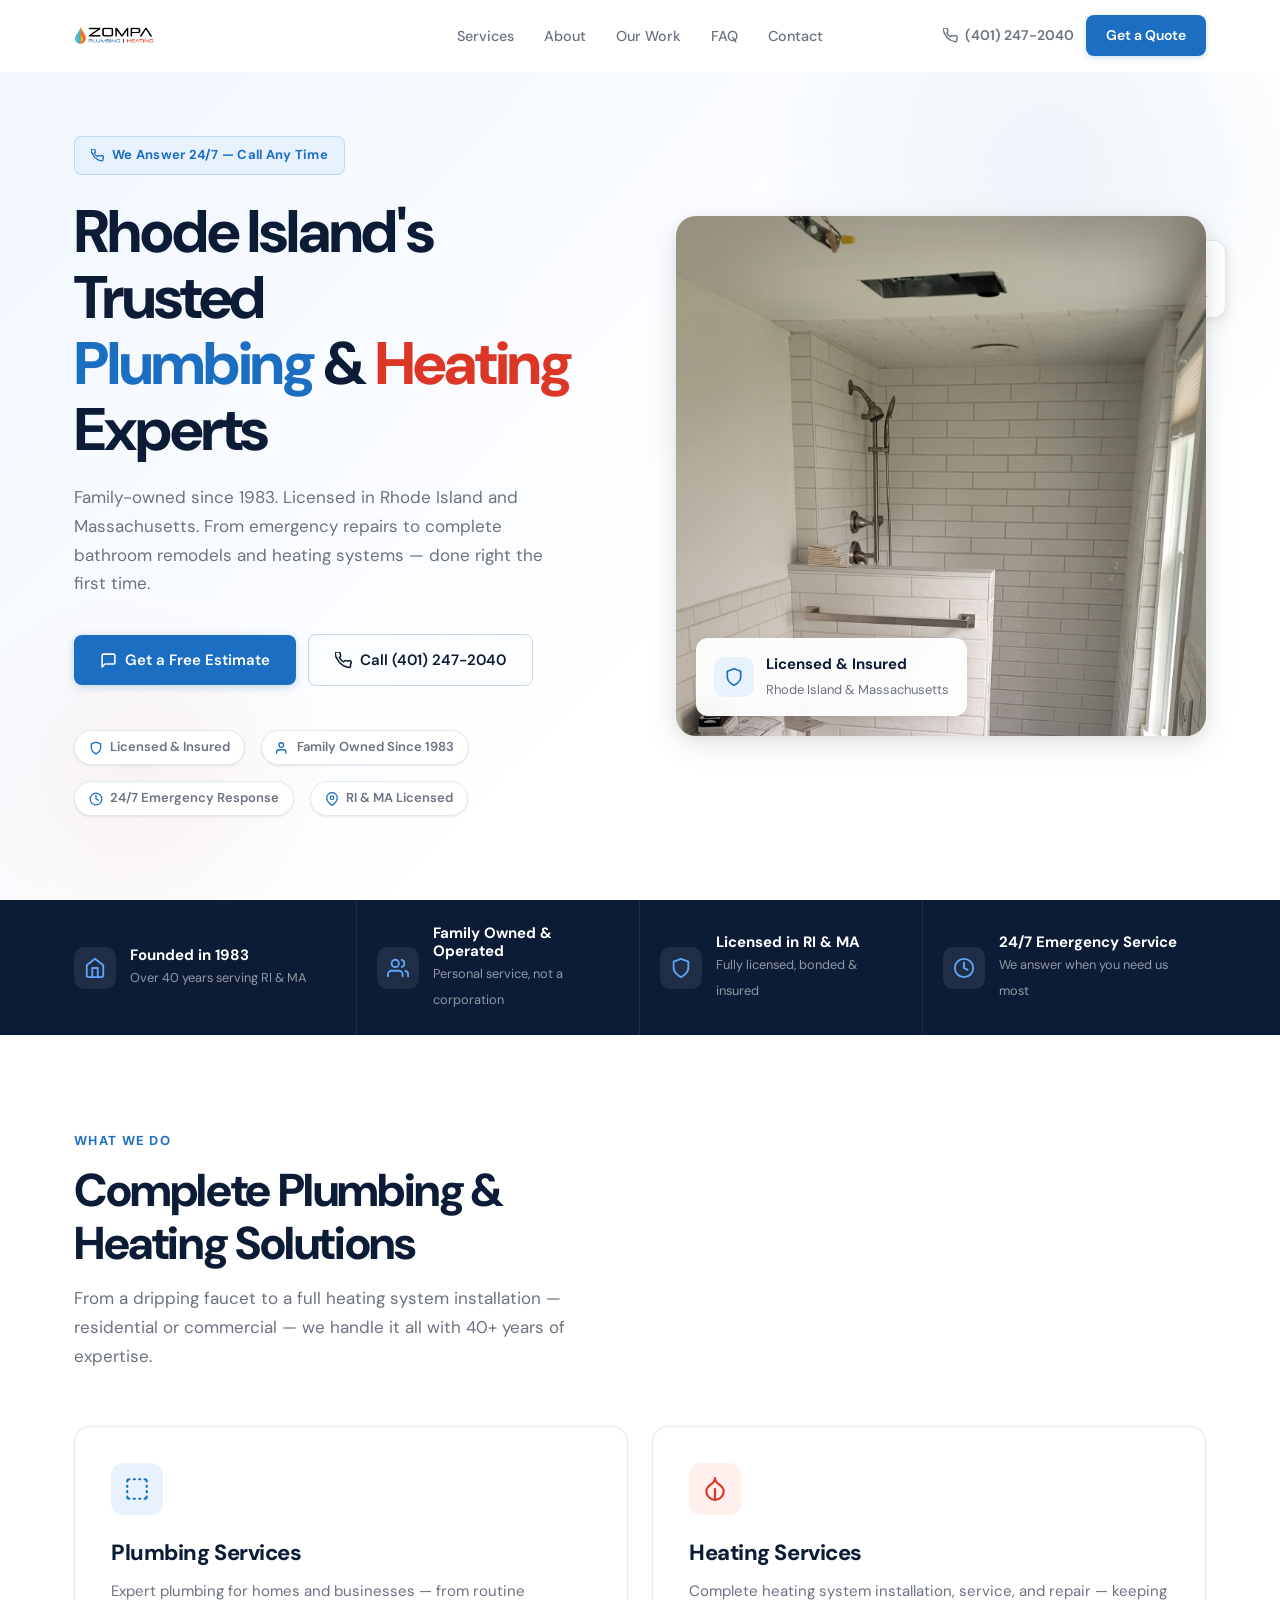
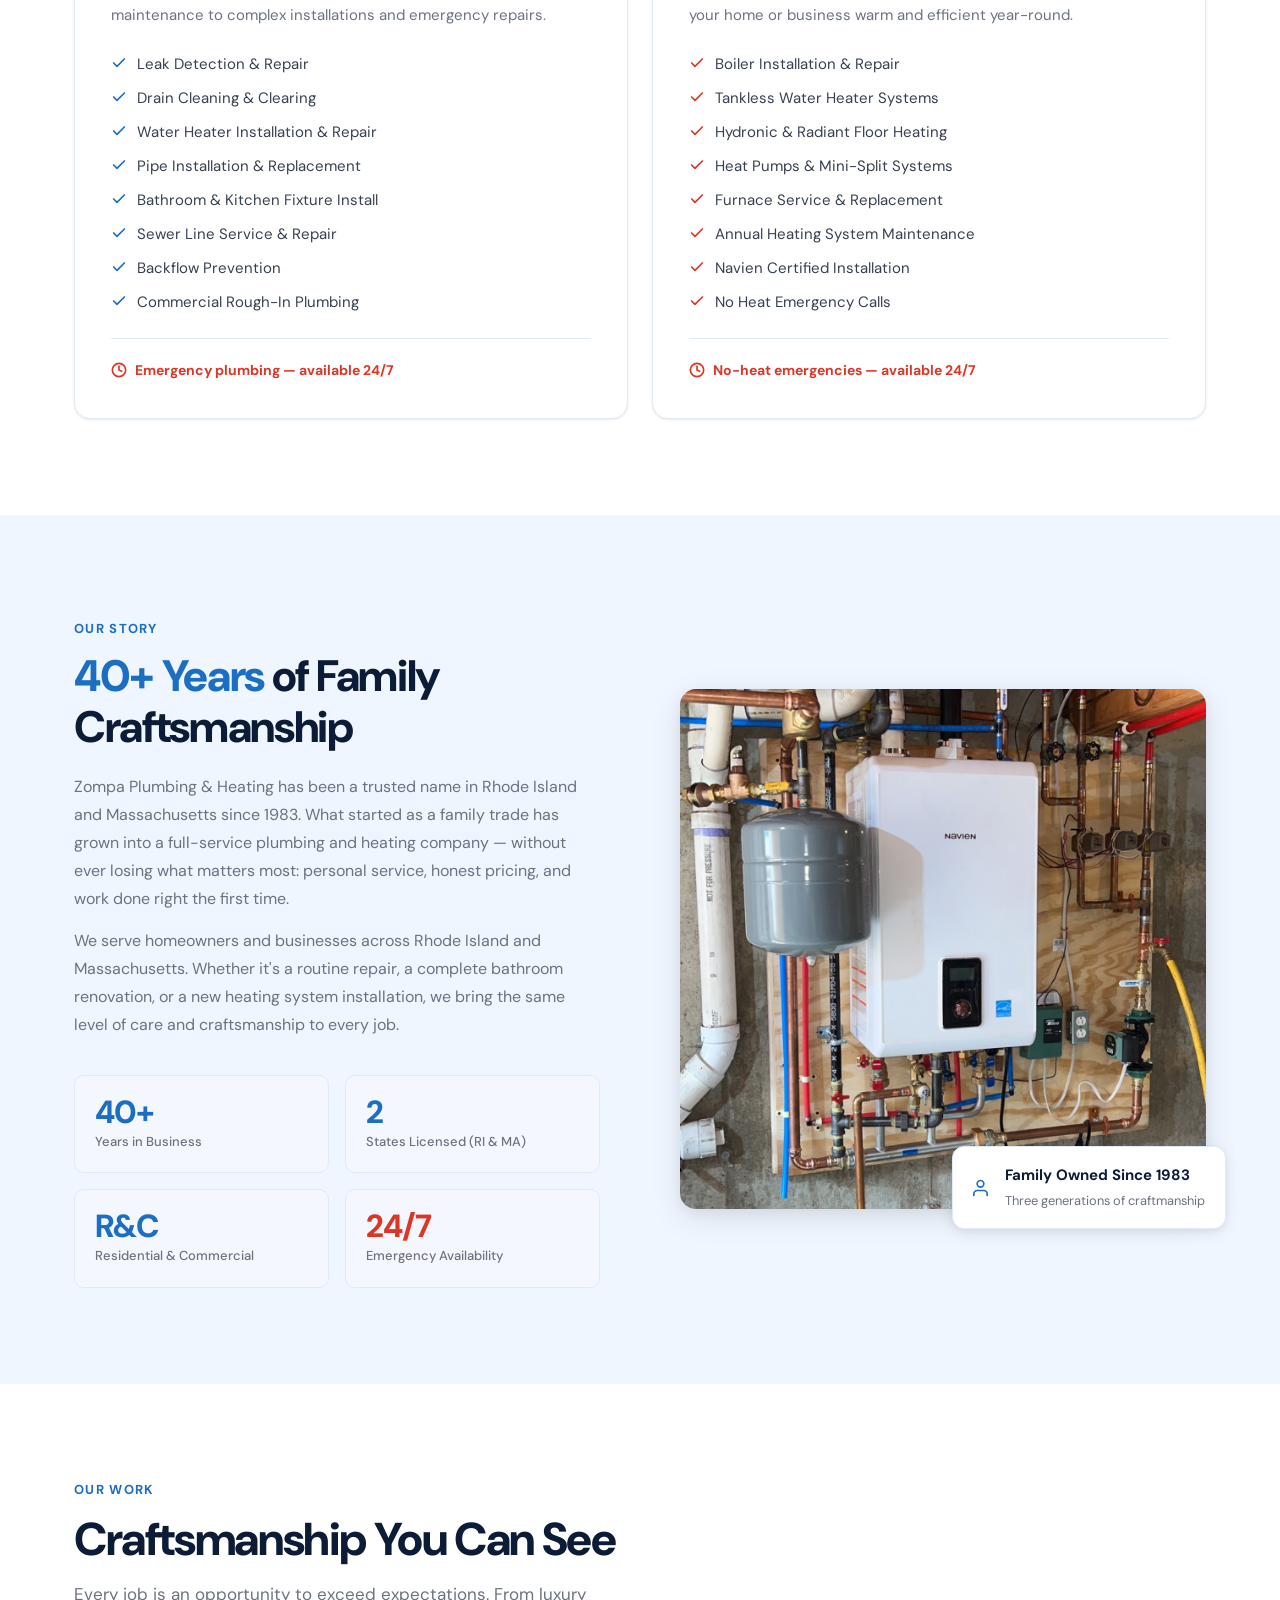
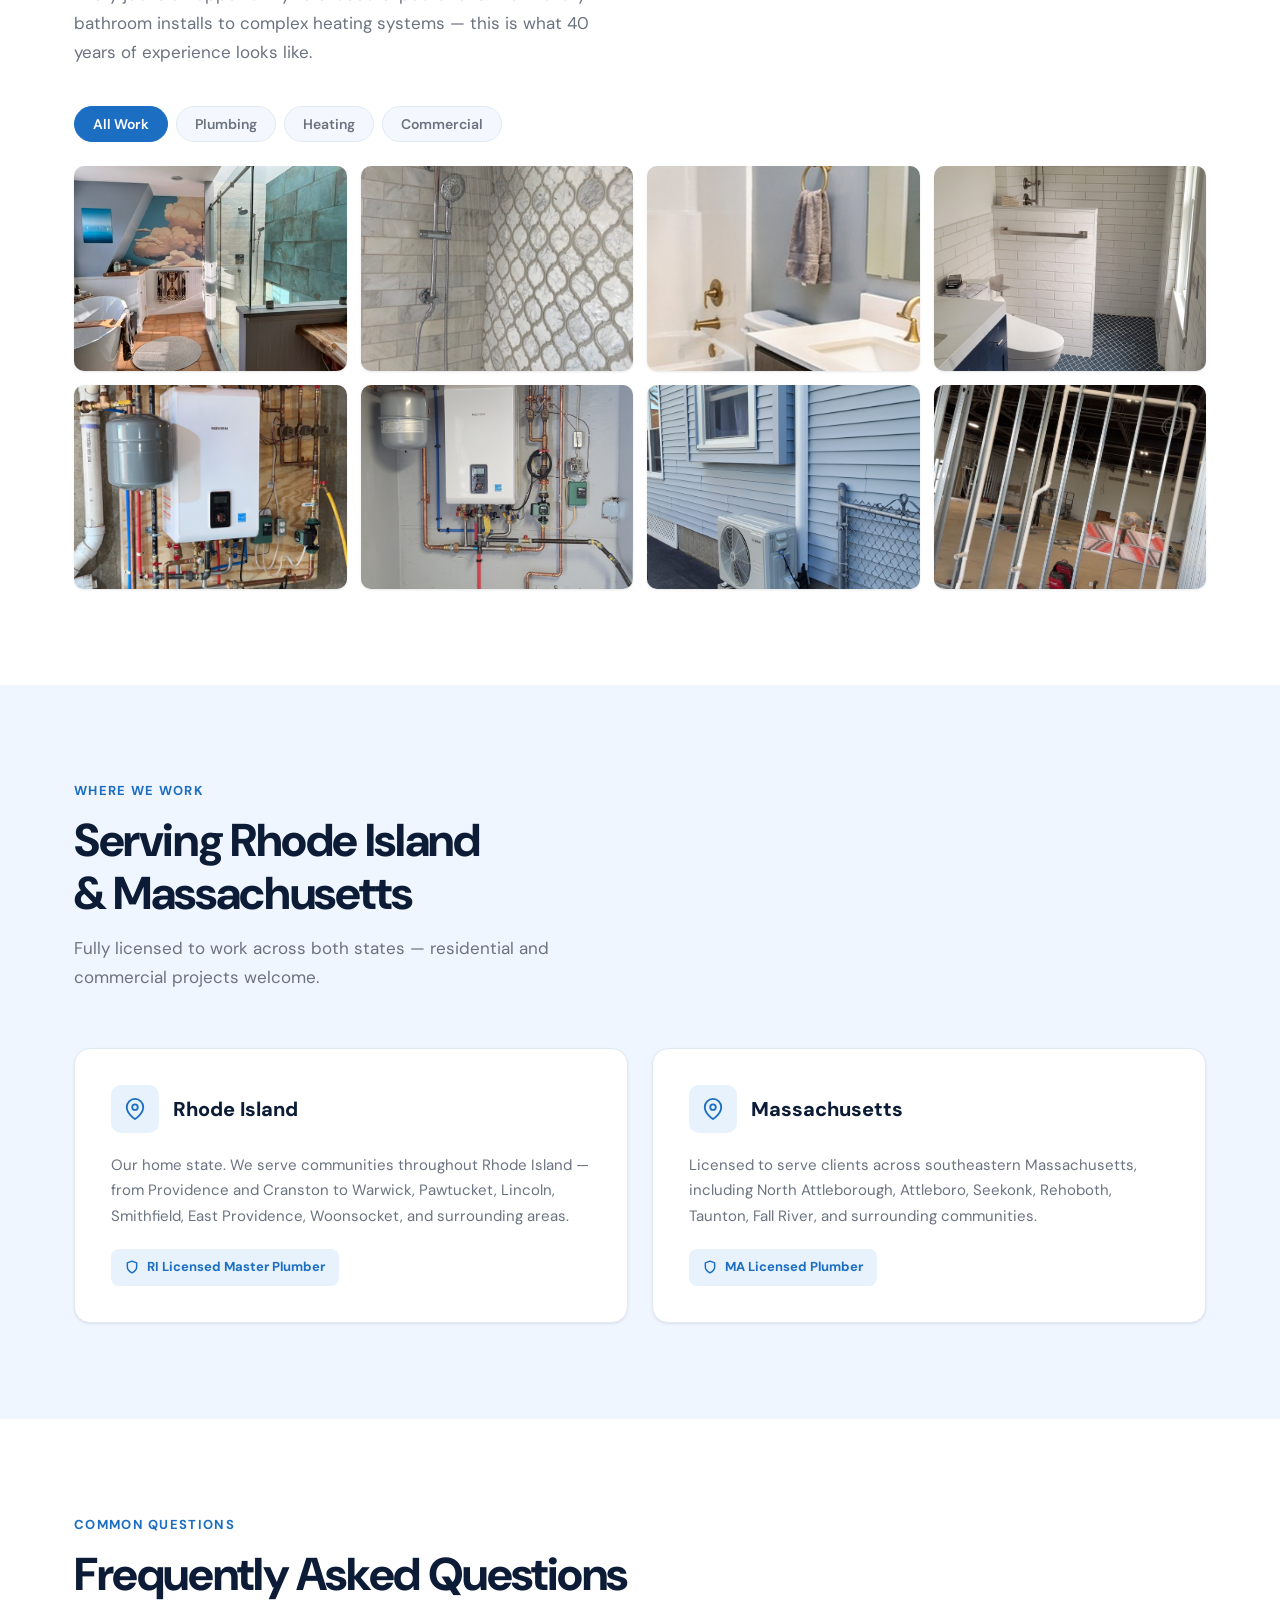
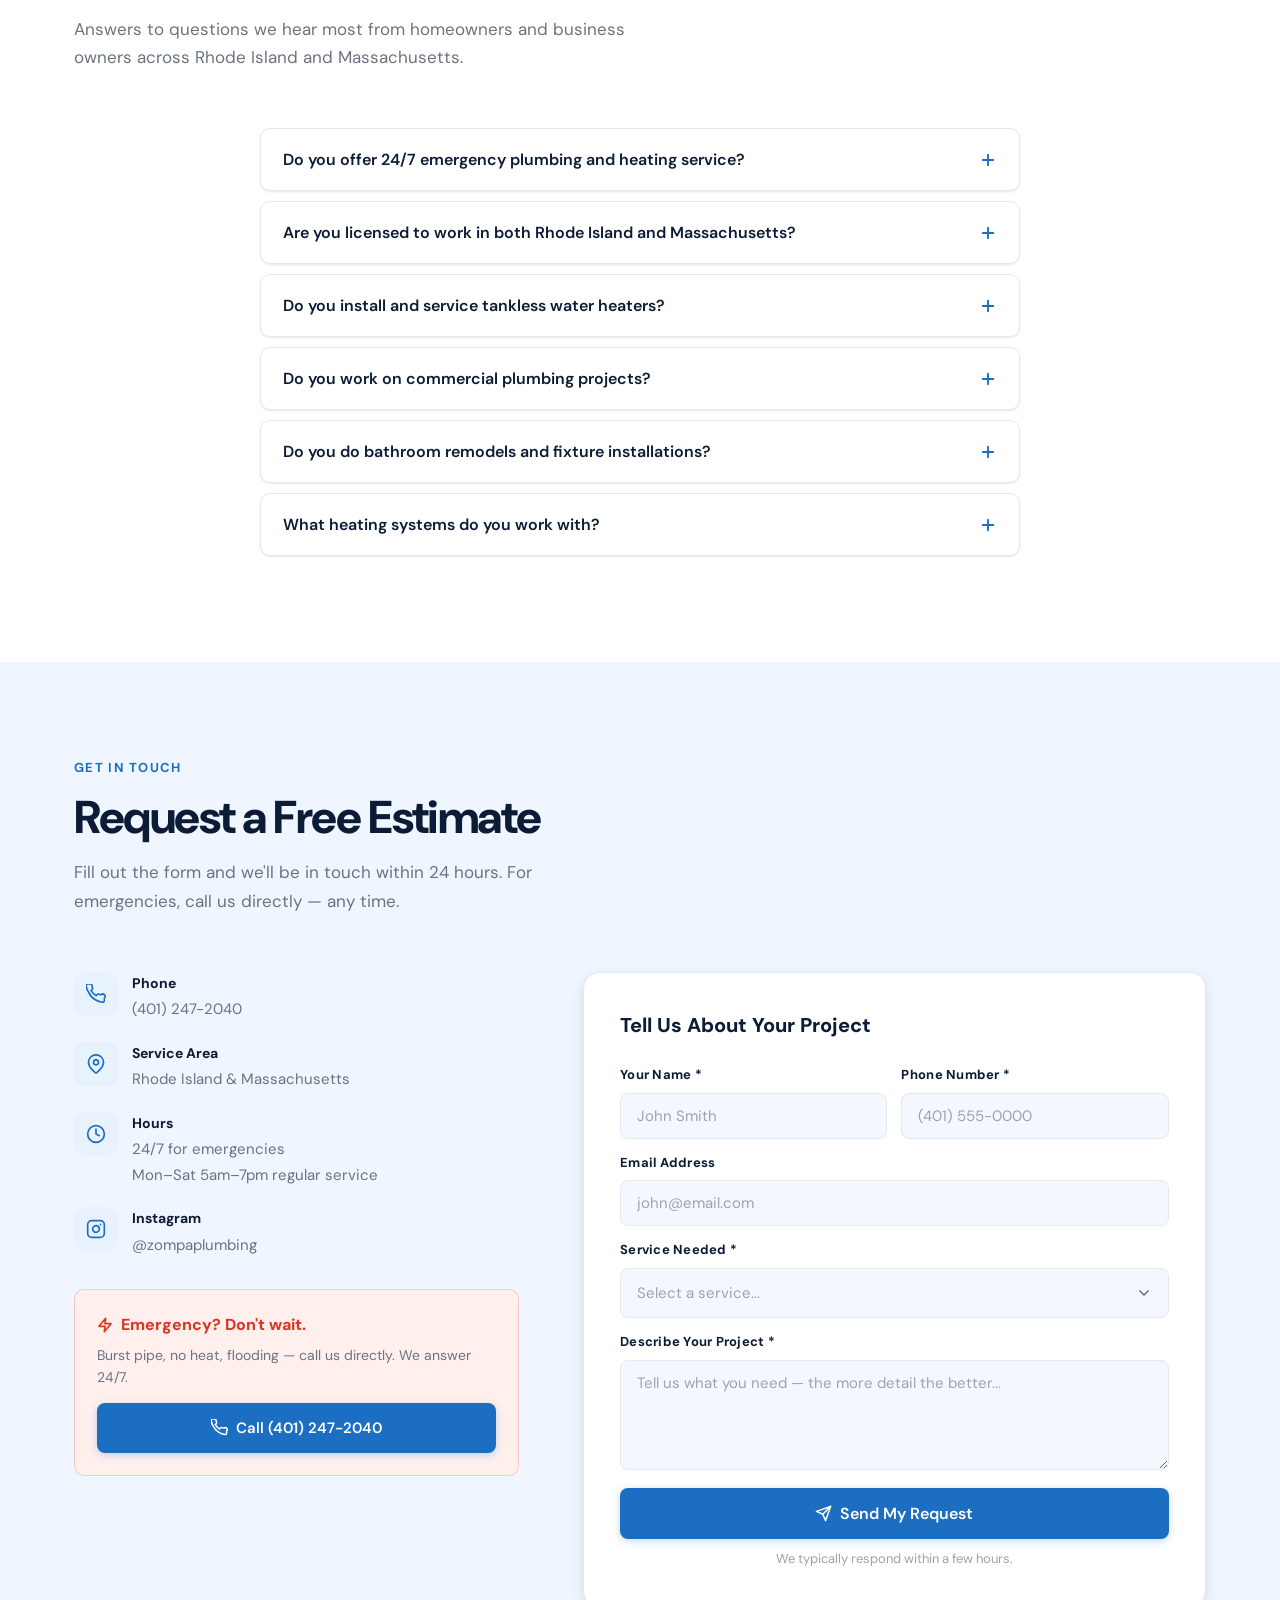
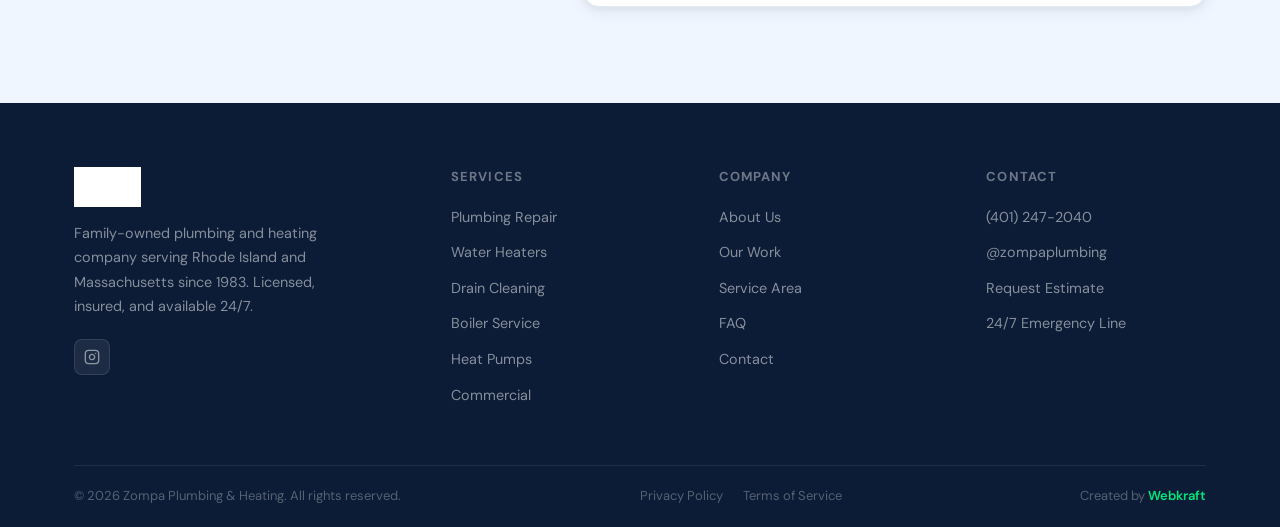
==== commit 0265b961: "Replace logo with landscape JPEG, revert nav height to 72px Co-Authored-By: Claude Sonnet 4.6 <norep" ====
--- a/index.html
+++ b/index.html
@@ -97,7 +97,7 @@
   <nav class="nav" id="nav" aria-label="Main navigation">
     <div class="nav-inner">
       <a href="#" class="nav-logo" aria-label="Zompa Plumbing & Heating home">
-        <img src="images/logo.png" alt="Zompa Plumbing & Heating" />
+        <img src="images/logo.jpg" alt="Zompa Plumbing & Heating" />
       </a>
 
       <!-- Mobile phone centered -->
@@ -658,7 +658,7 @@
     <div class="container">
       <div class="footer-grid">
         <div class="footer-brand">
-          <img src="images/logo.png" alt="Zompa Plumbing & Heating" class="footer-brand-logo" />
+          <img src="images/logo.jpg" alt="Zompa Plumbing & Heating" class="footer-brand-logo" />
           <p>Family-owned plumbing and heating company serving Rhode Island and Massachusetts since 1983. Licensed, insured, and available 24/7.</p>
           <div class="footer-social">
             <a href="https://instagram.com/zompaplumbing" target="_blank" rel="noopener noreferrer" aria-label="Follow us on Instagram">
--- a/styles.css
+++ b/styles.css
@@ -29,7 +29,7 @@
   --border: #e0eaf5;
   --border-dark: #c7d8ed;
 
-  --nav-height: 80px;
+  --nav-height: 72px;
   --radius: 10px;
   --radius-lg: 16px;
   --shadow-sm: 0 1px 3px rgba(0,0,0,0.06), 0 1px 2px rgba(0,0,0,0.04);
@@ -181,7 +181,7 @@
   align-items: center;
 }
 .nav-logo img {
-  height: 64px;
+  height: 48px;
   width: auto;
   display: block;
 }
@@ -1165,6 +1165,7 @@
   .hamburger { display: flex; }
   .nav-mobile-phone { display: block; }
   .nav-inner { grid-template-columns: auto 1fr auto; }
+  .nav-logo img { height: 40px; }
   .services-grid { grid-template-columns: 1fr; }
   .gallery-grid { grid-template-columns: repeat(2, 1fr); }
   .area-grid { grid-template-columns: 1fr; }
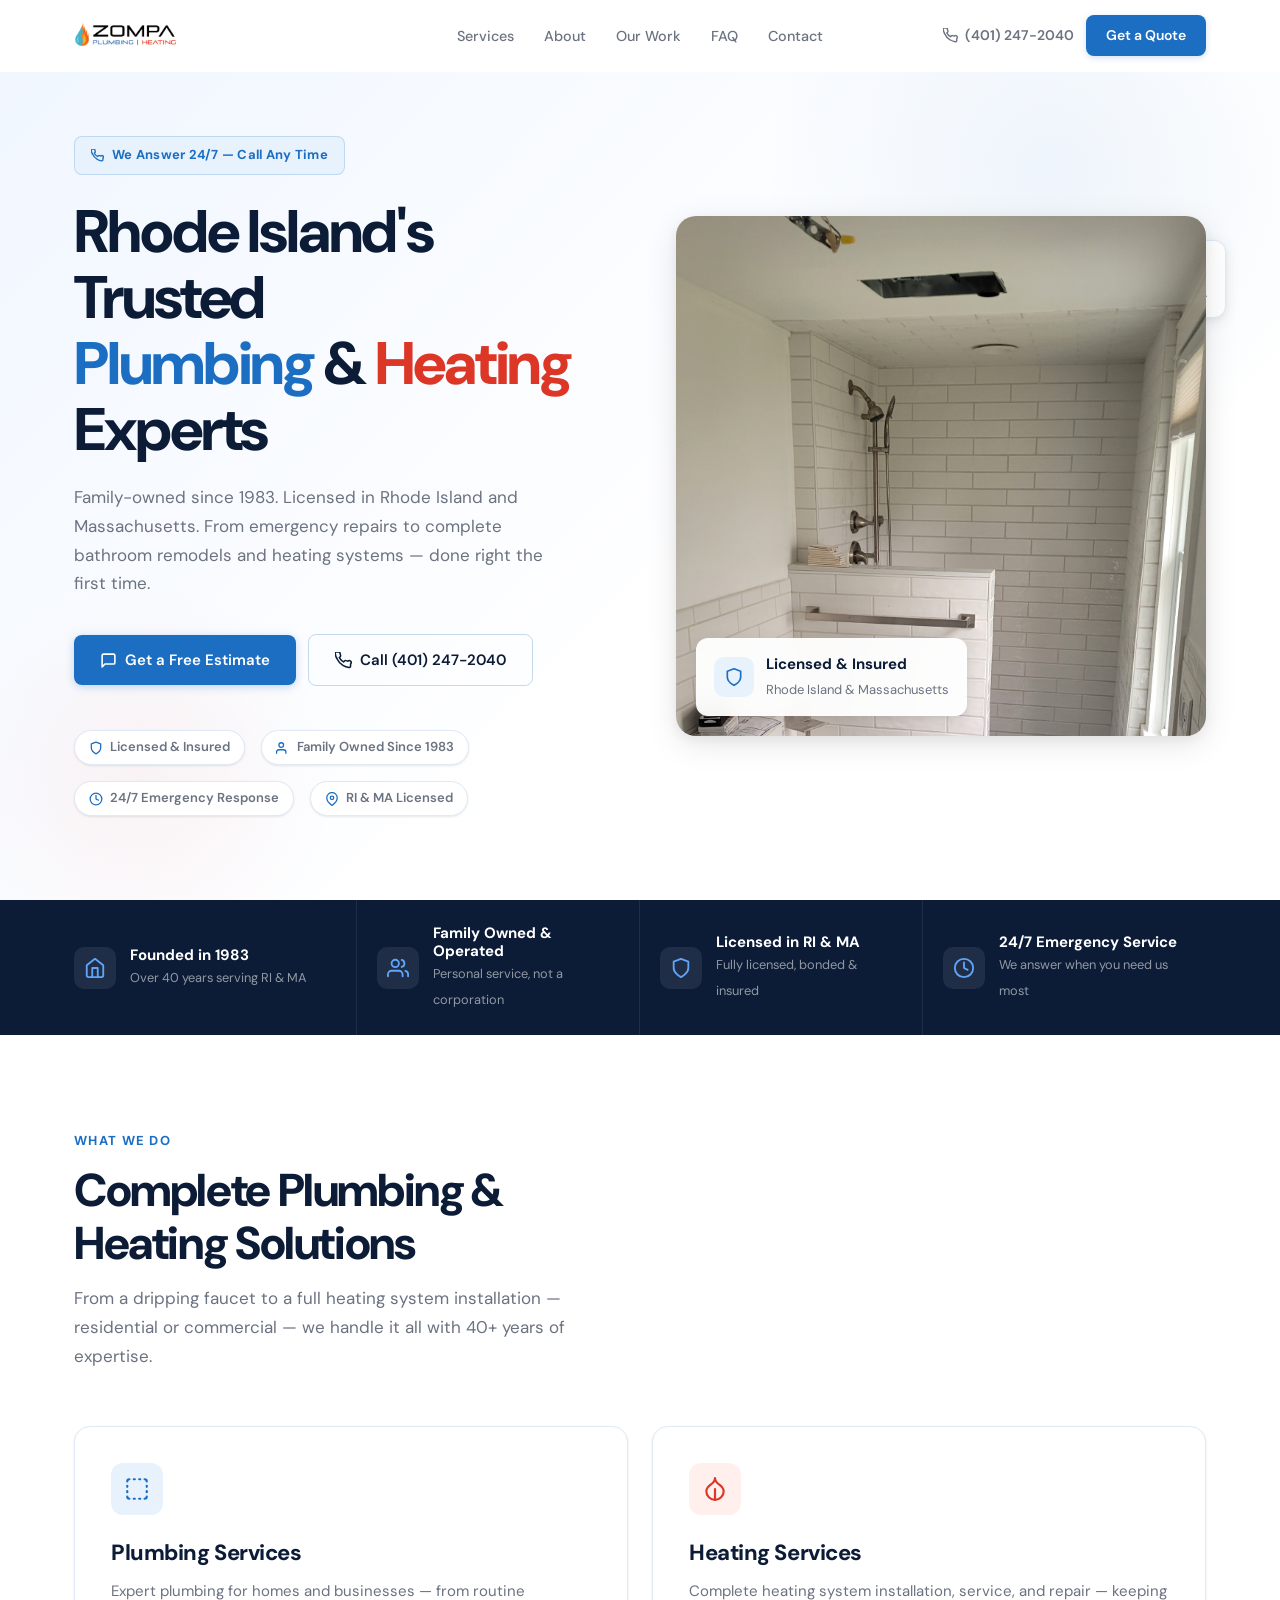
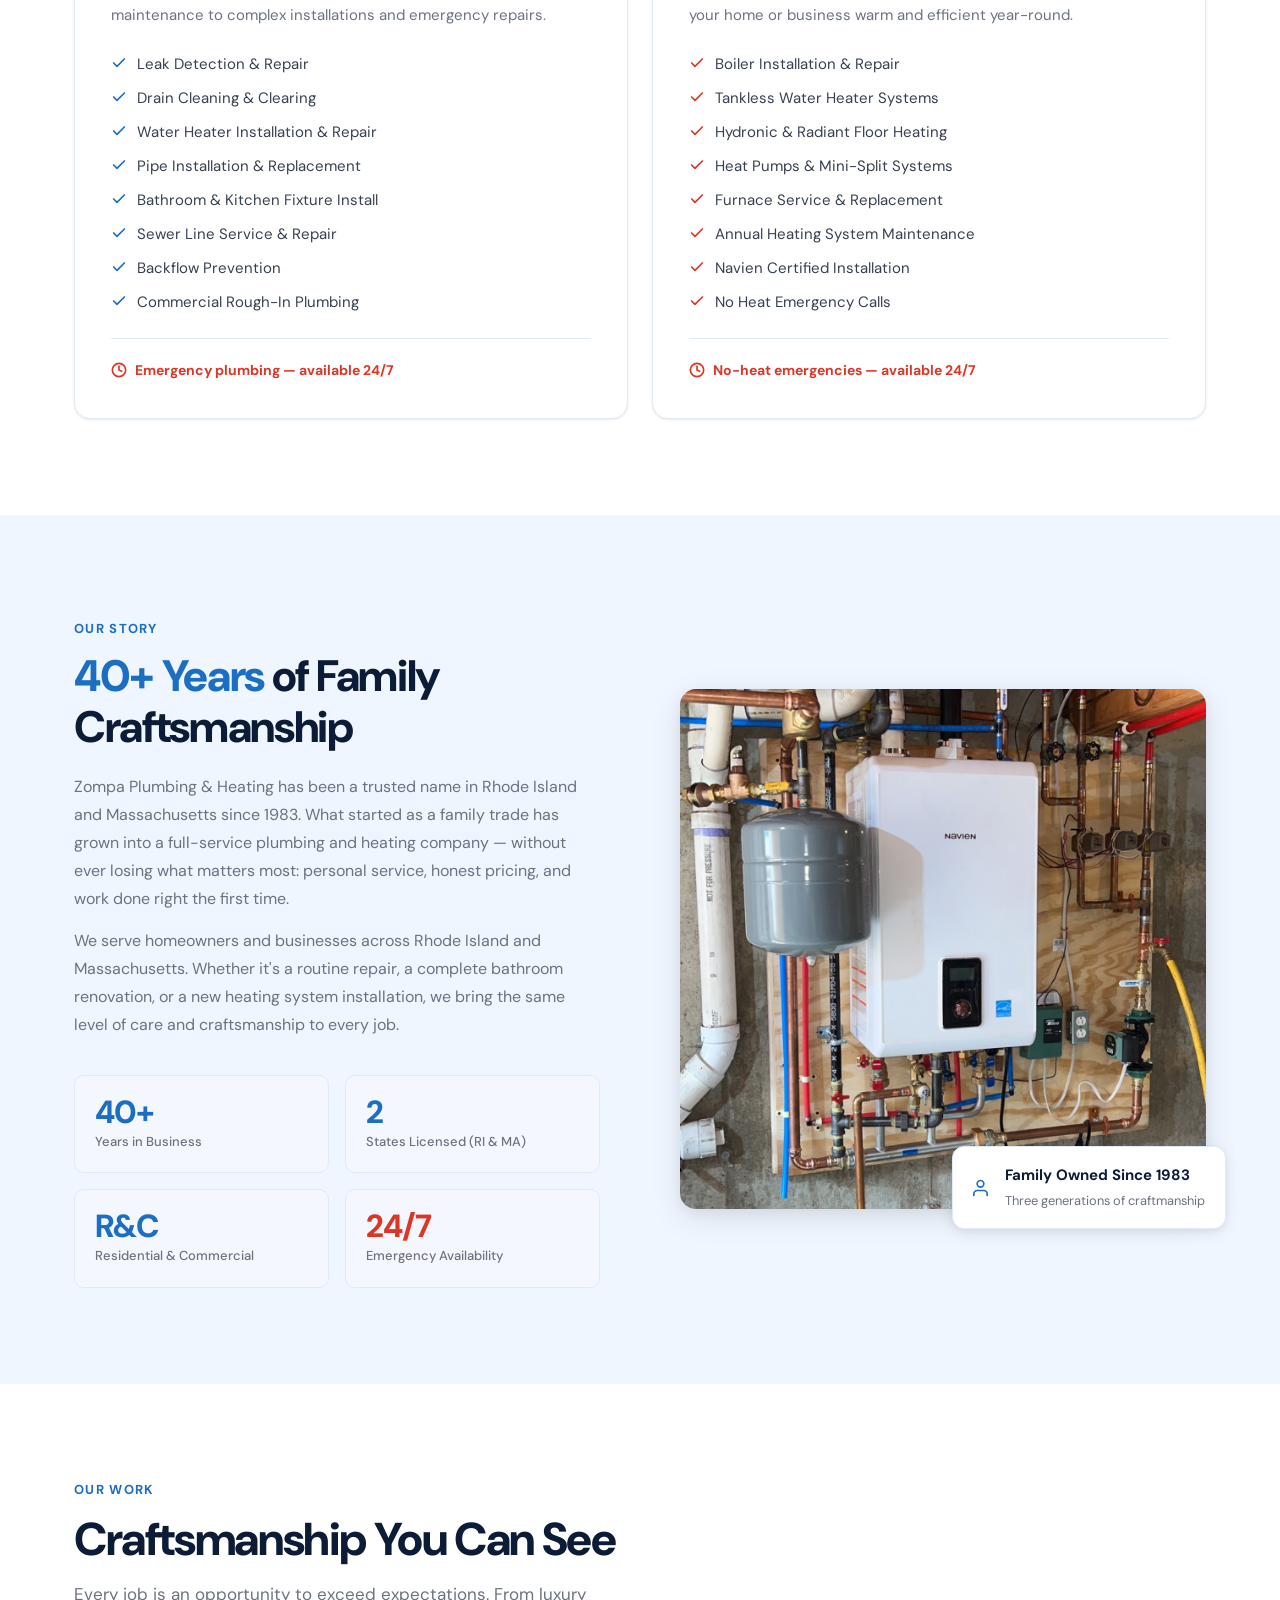
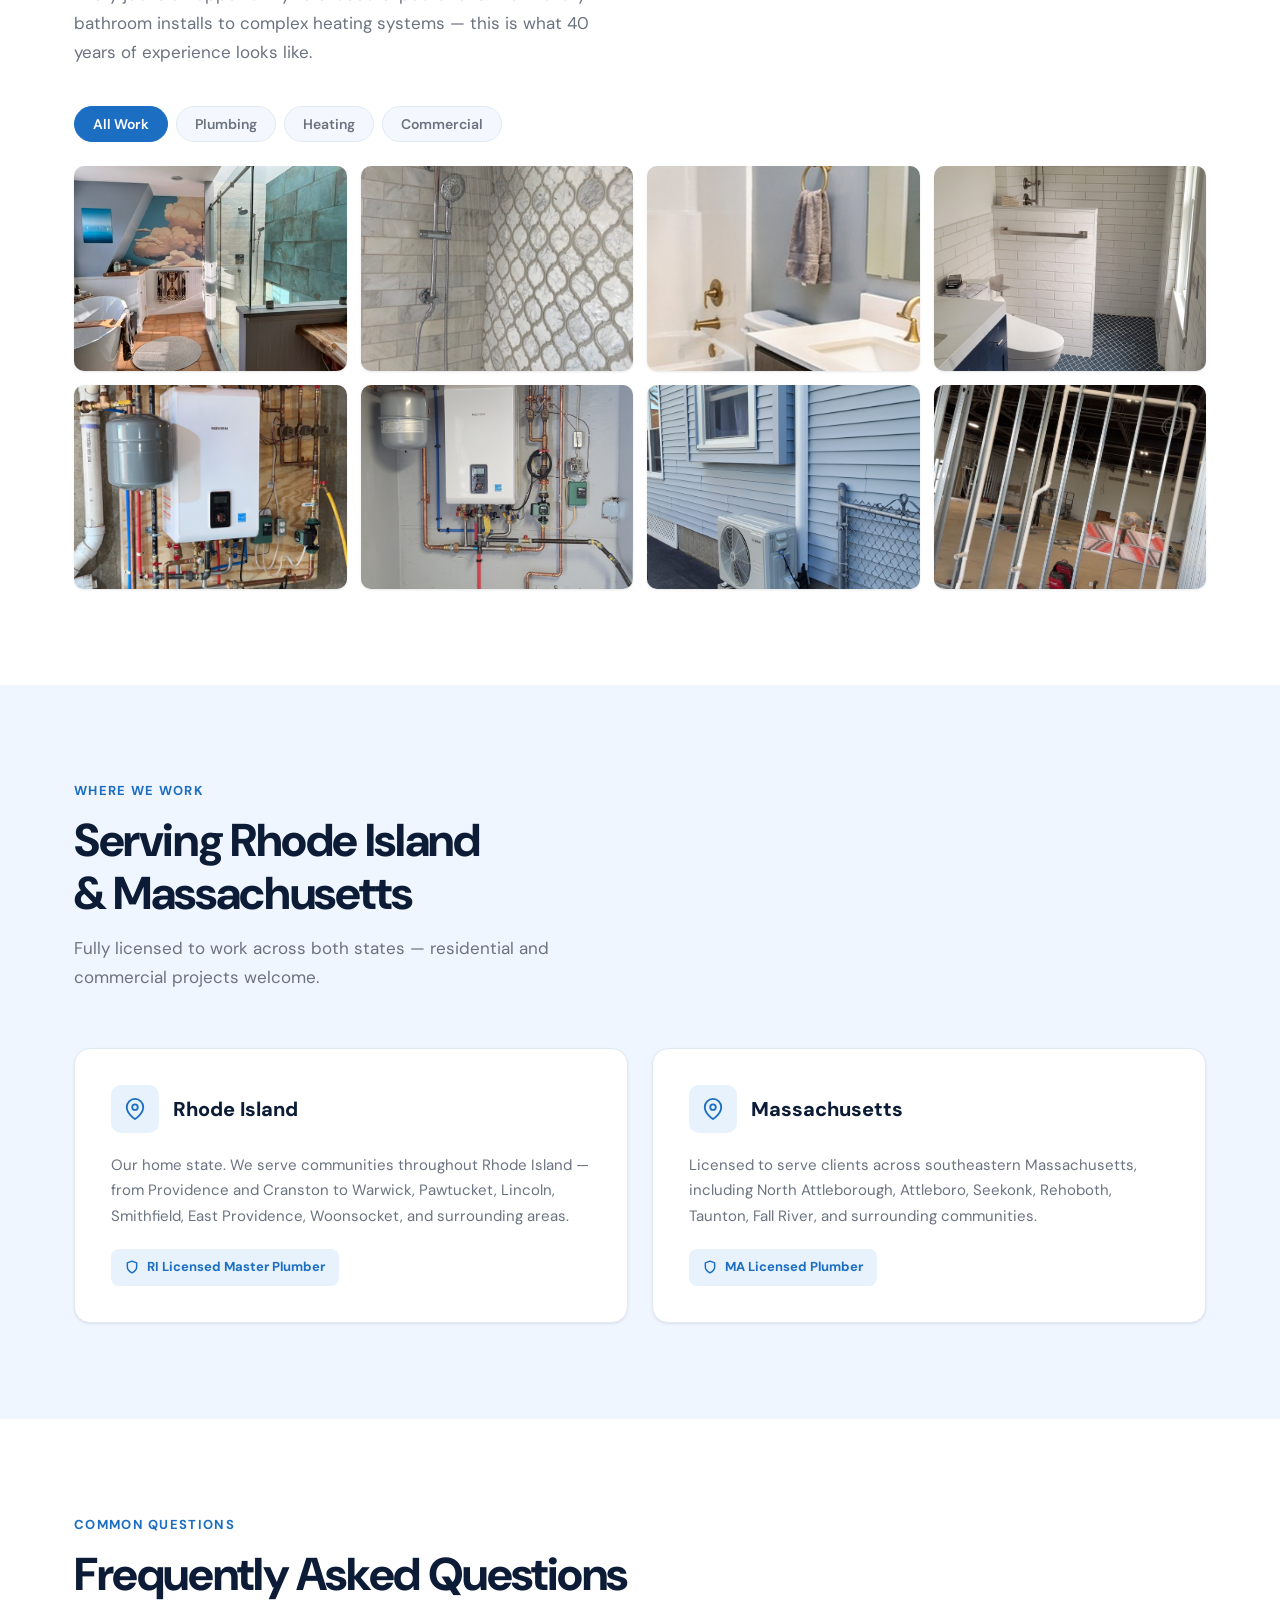
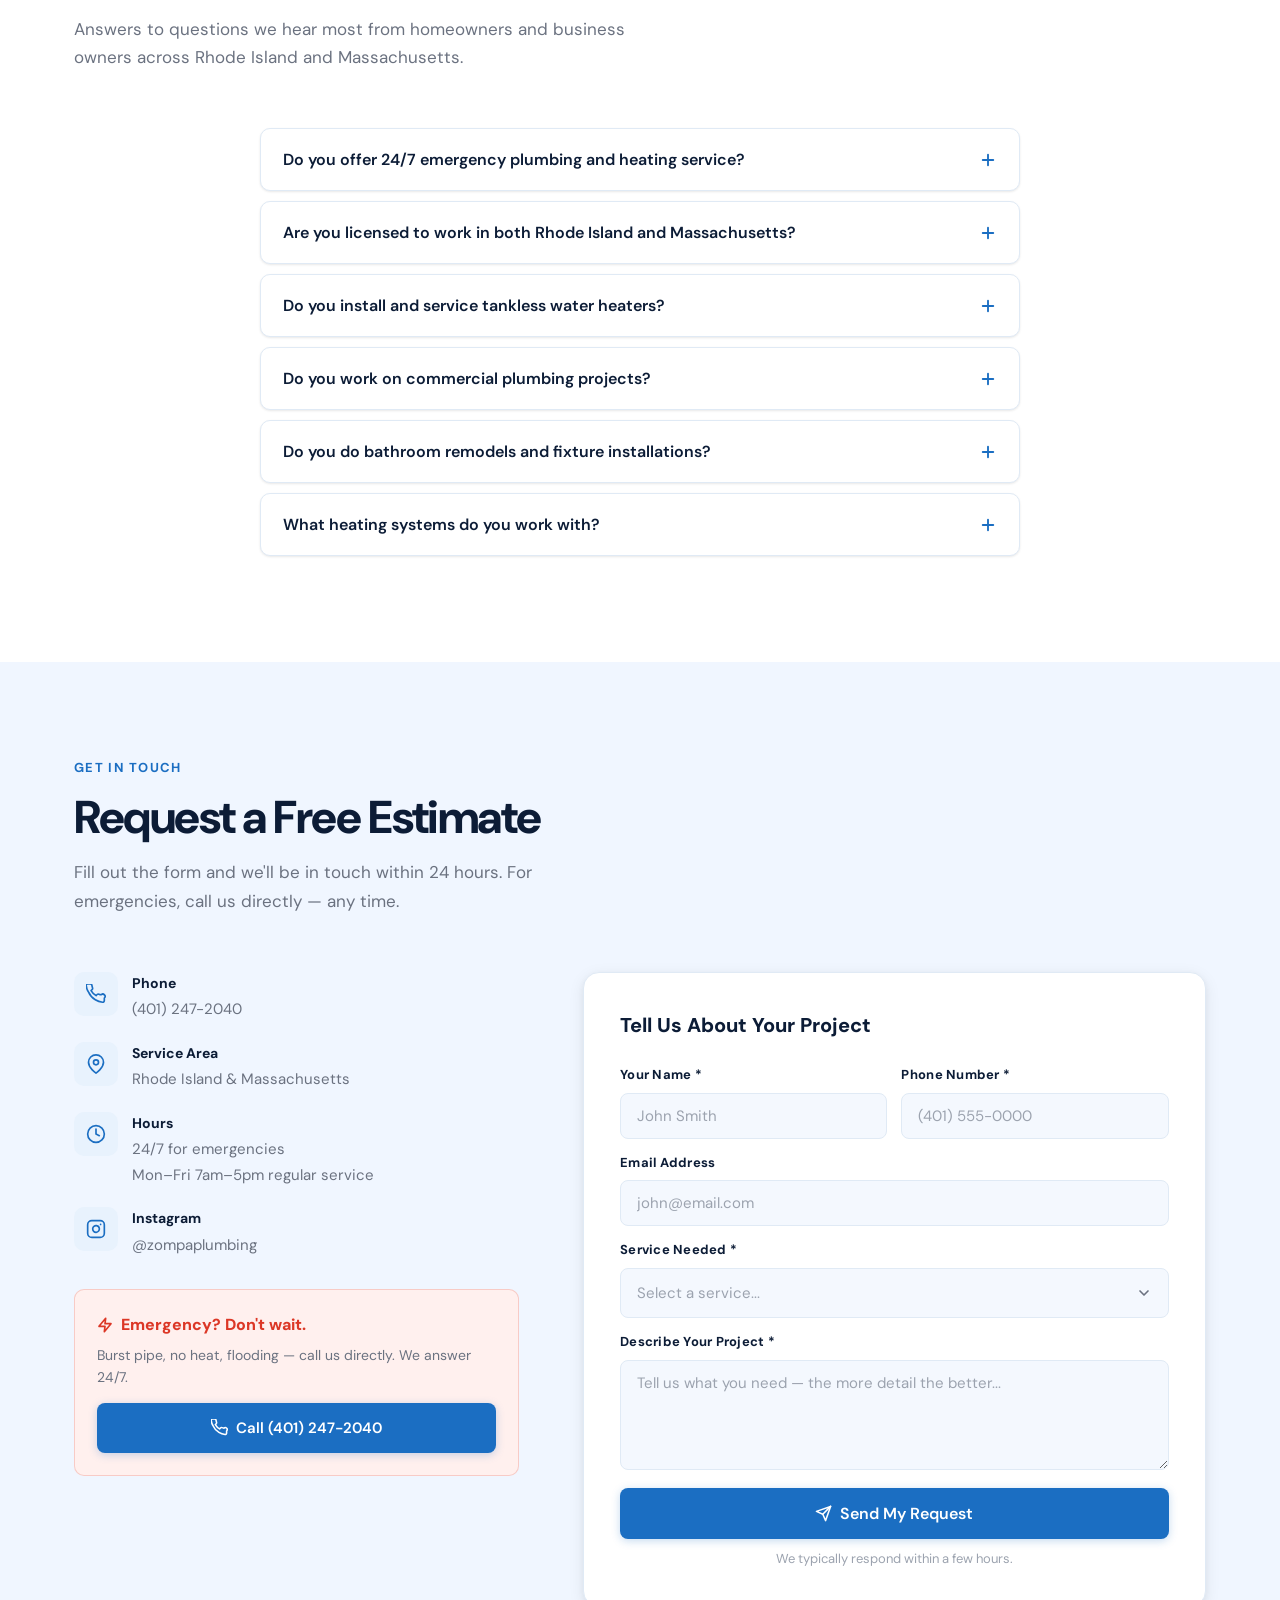
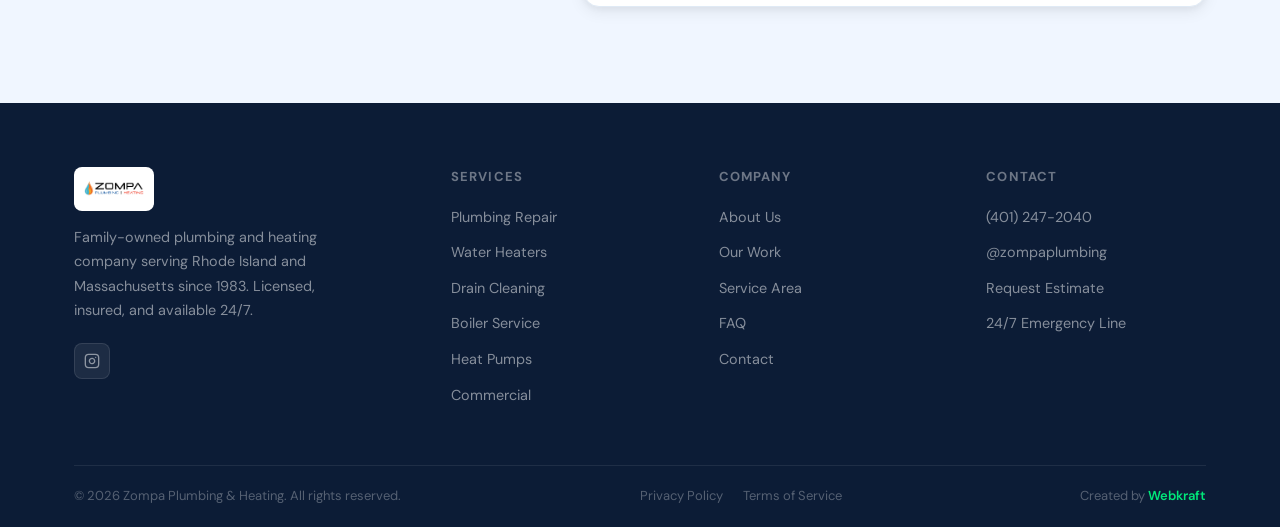
==== commit 7c5231cf: "Increase logo size and update business hours to Mon-Fri 7am-5pm Co-Authored-By: Claude Sonnet 4.6 <n" ====
--- a/index.html
+++ b/index.html
@@ -44,9 +44,9 @@
     ],
     "openingHoursSpecification": {
       "@type": "OpeningHoursSpecification",
-      "dayOfWeek": ["Monday","Tuesday","Wednesday","Thursday","Friday","Saturday","Sunday"],
-      "opens": "00:00",
-      "closes": "23:59"
+      "dayOfWeek": ["Monday","Tuesday","Wednesday","Thursday","Friday"],
+      "opens": "07:00",
+      "closes": "17:00"
     },
     "sameAs": ["https://www.instagram.com/zompaplumbing/"]
   }
@@ -84,13 +84,8 @@
 
   <!-- IAB BANNER -->
   <div id="iab-banner" role="alert">
-    <button id="iab-banner-close" aria-label="Close">&#x2715;</button>
-    <strong>For the best experience, open this page in your browser.</strong>
-    <ol>
-      <li>Tap <strong>&#xB7;&#xB7;&#xB7;</strong> (three dots) in the top right corner</li>
-      <li>Select <strong>"Open in external browser"</strong></li>
-      <li>Scroll down and fill out our contact form</li>
-    </ol>
+    <span>You&#x2019;re in an in-app browser. Tap &#x2022;&#x2022;&#x2022; &#x2192; Open in browser for the best experience.</span>
+    <button id="iab-banner-close" aria-label="Dismiss">&#x2715;</button>
   </div>
 
   <!-- NAV -->
@@ -570,7 +565,7 @@
               </div>
               <div class="contact-info-text">
                 <strong>Hours</strong>
-                <span>24/7 for emergencies<br>Mon–Sat 5am–7pm regular service</span>
+                <span>24/7 for emergencies<br>Mon–Fri 7am–5pm regular service</span>
               </div>
             </div>
             <div class="contact-info-item">
--- a/styles.css
+++ b/styles.css
@@ -60,26 +60,26 @@
   position: fixed;
   top: 0; left: 0; right: 0;
   z-index: 9999;
-  background: var(--blue);
+  background: #0d1a30;
   color: #fff;
-  padding: 14px 48px 14px 20px;
+  padding: 10px 16px;
   font-size: 0.875rem;
-  line-height: 1.5;
-}
-#iab-banner strong { display: block; font-size: 0.9375rem; margin-bottom: 5px; }
-#iab-banner ol { padding-left: 1.25rem; margin-top: 4px; }
-#iab-banner li { margin-bottom: 2px; }
+  line-height: 1.4;
+  align-items: center;
+  justify-content: space-between;
+  gap: 12px;
+  box-shadow: 0 2px 8px rgba(0,0,0,0.4);
+  font-family: system-ui, sans-serif;
+}
 #iab-banner-close {
-  position: absolute;
-  top: 12px; right: 16px;
-  background: rgba(255,255,255,0.2);
+  background: none;
   border: none;
   color: #fff;
-  font-size: 1rem;
-  width: 28px; height: 28px;
-  border-radius: 50%;
-  display: flex; align-items: center; justify-content: center;
+  font-size: 1.125rem;
   cursor: pointer;
+  padding: 0 4px;
+  flex-shrink: 0;
+  line-height: 1;
 }
 
 /* === UTILITY === */
@@ -181,7 +181,7 @@
   align-items: center;
 }
 .nav-logo img {
-  height: 48px;
+  height: 62px;
   width: auto;
   display: block;
 }
@@ -1076,7 +1076,7 @@
   padding-bottom: 48px;
   border-bottom: 1px solid rgba(255,255,255,0.08);
 }
-.footer-brand-logo { height: 40px; width: auto; margin-bottom: 14px; filter: brightness(0) invert(1); }
+.footer-brand-logo { height: 44px; width: auto; margin-bottom: 14px; background: #fff; border-radius: 8px; padding: 4px 10px; }
 .footer-brand p {
   font-size: 0.9rem;
   color: rgba(255,255,255,0.5);
@@ -1165,7 +1165,7 @@
   .hamburger { display: flex; }
   .nav-mobile-phone { display: block; }
   .nav-inner { grid-template-columns: auto 1fr auto; }
-  .nav-logo img { height: 40px; }
+  .nav-logo img { height: 52px; }
   .services-grid { grid-template-columns: 1fr; }
   .gallery-grid { grid-template-columns: repeat(2, 1fr); }
   .area-grid { grid-template-columns: 1fr; }
@@ -1181,9 +1181,21 @@
 
 @media (max-width: 480px) {
   .gallery-grid { grid-template-columns: 1fr 1fr; gap: 8px; }
-  .trust-bar-inner { grid-template-columns: 1fr; }
-  .trust-item { border-right: none !important; border-top: 1px solid rgba(255,255,255,0.08); }
-  .trust-item:first-child { border-top: none; }
+  .trust-bar-inner { grid-template-columns: 1fr 1fr; }
+  .trust-item {
+    padding: 16px 12px;
+    border-right: none !important;
+    border-bottom: 1px solid rgba(255,255,255,0.08);
+    gap: 10px;
+  }
+  .trust-item:nth-child(1),
+  .trust-item:nth-child(2) { border-bottom: 1px solid rgba(255,255,255,0.08); }
+  .trust-item:nth-child(3),
+  .trust-item:nth-child(4) { border-bottom: none; }
+  .trust-item:first-child { padding-left: 12px; }
+  .trust-icon { width: 34px; height: 34px; flex-shrink: 0; }
+  .trust-text strong { font-size: 0.8rem; }
+  .trust-text span { font-size: 0.7rem; }
   .hero-float-stat { display: none; }
   .hero-trust { gap: 8px; }
 }
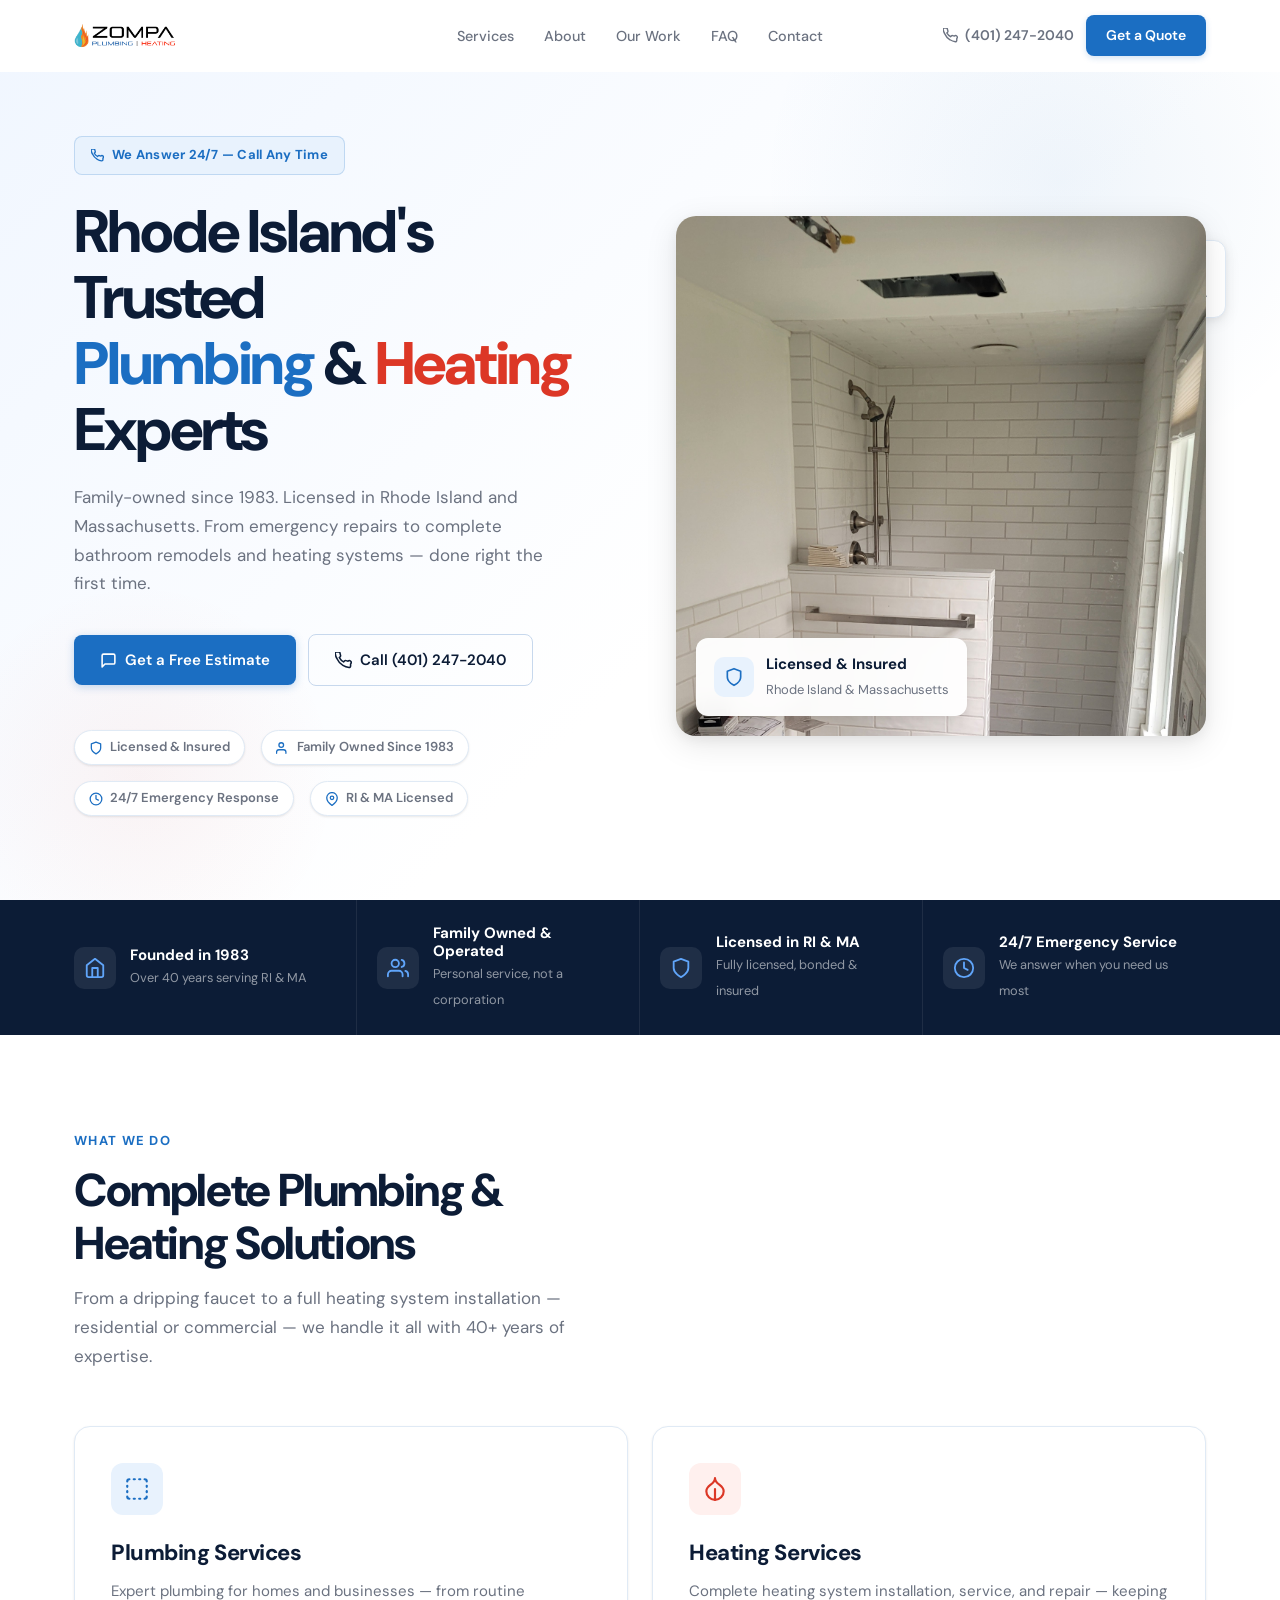
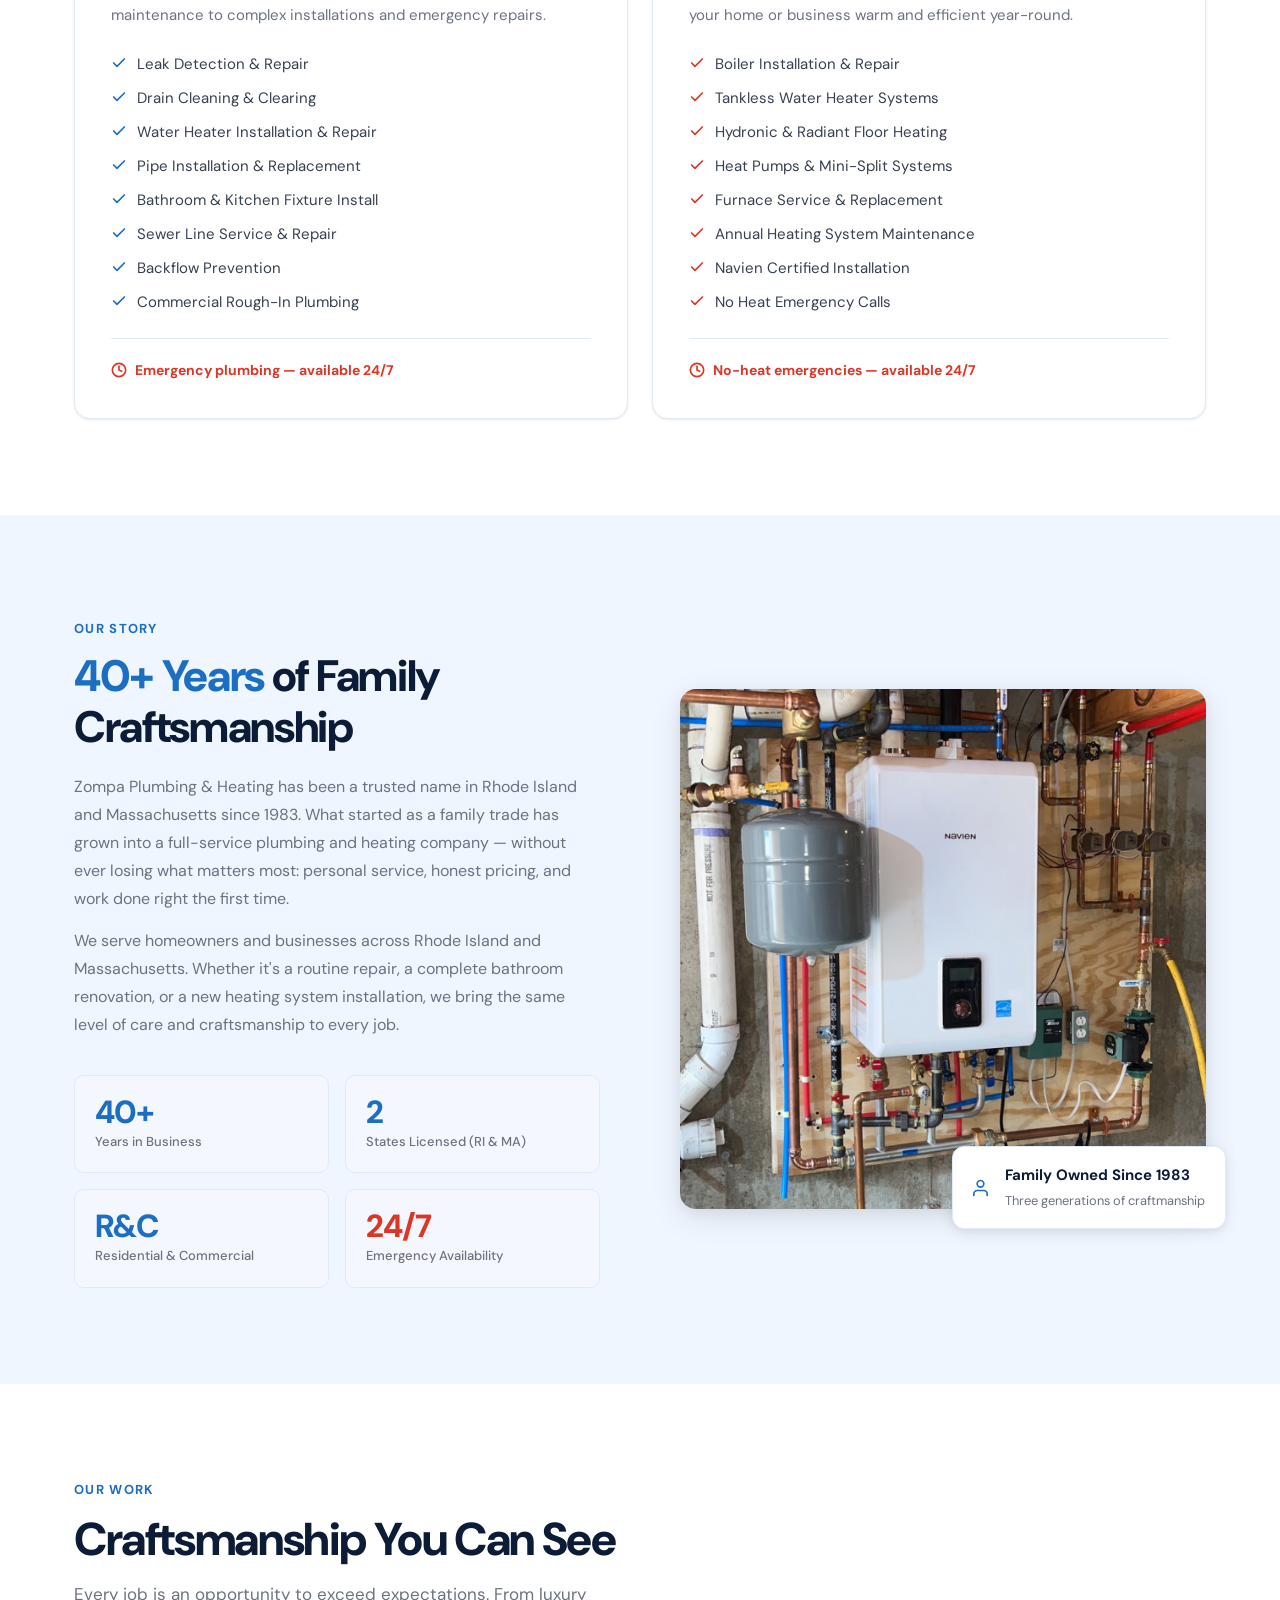
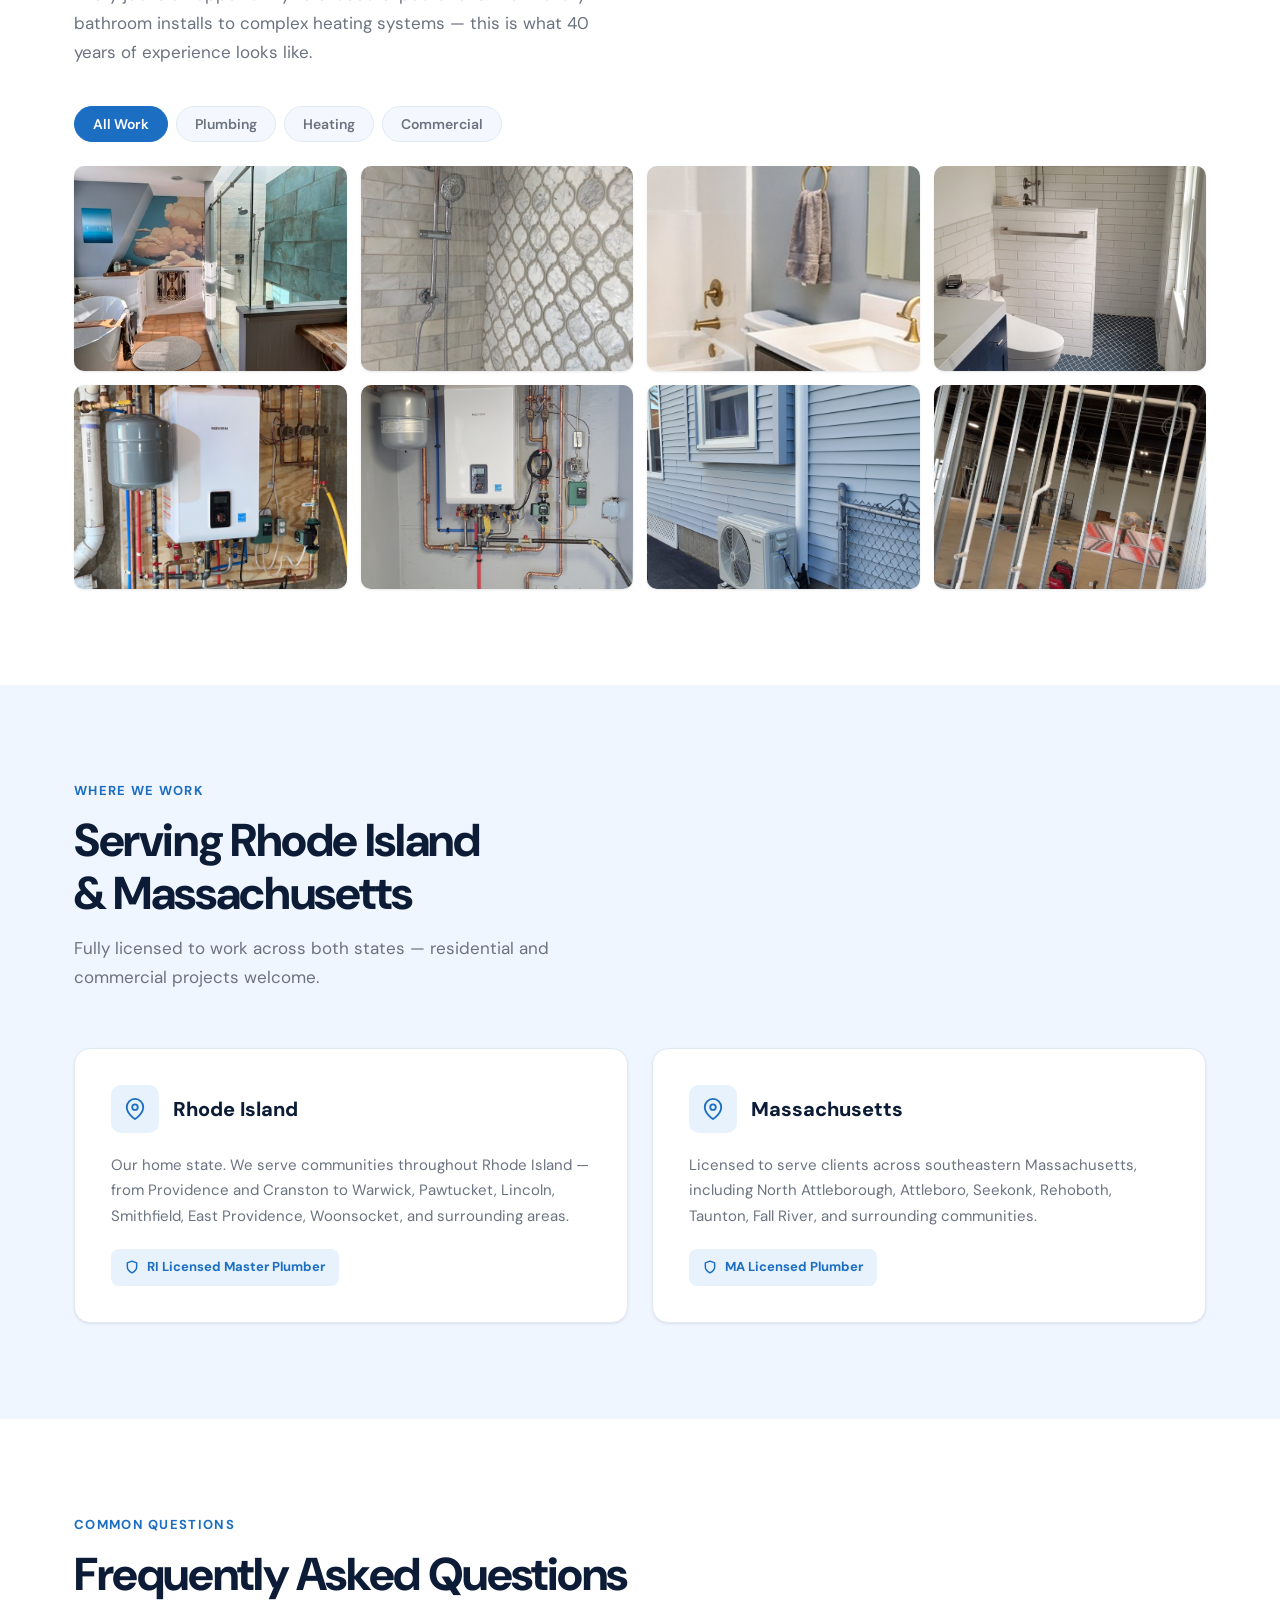
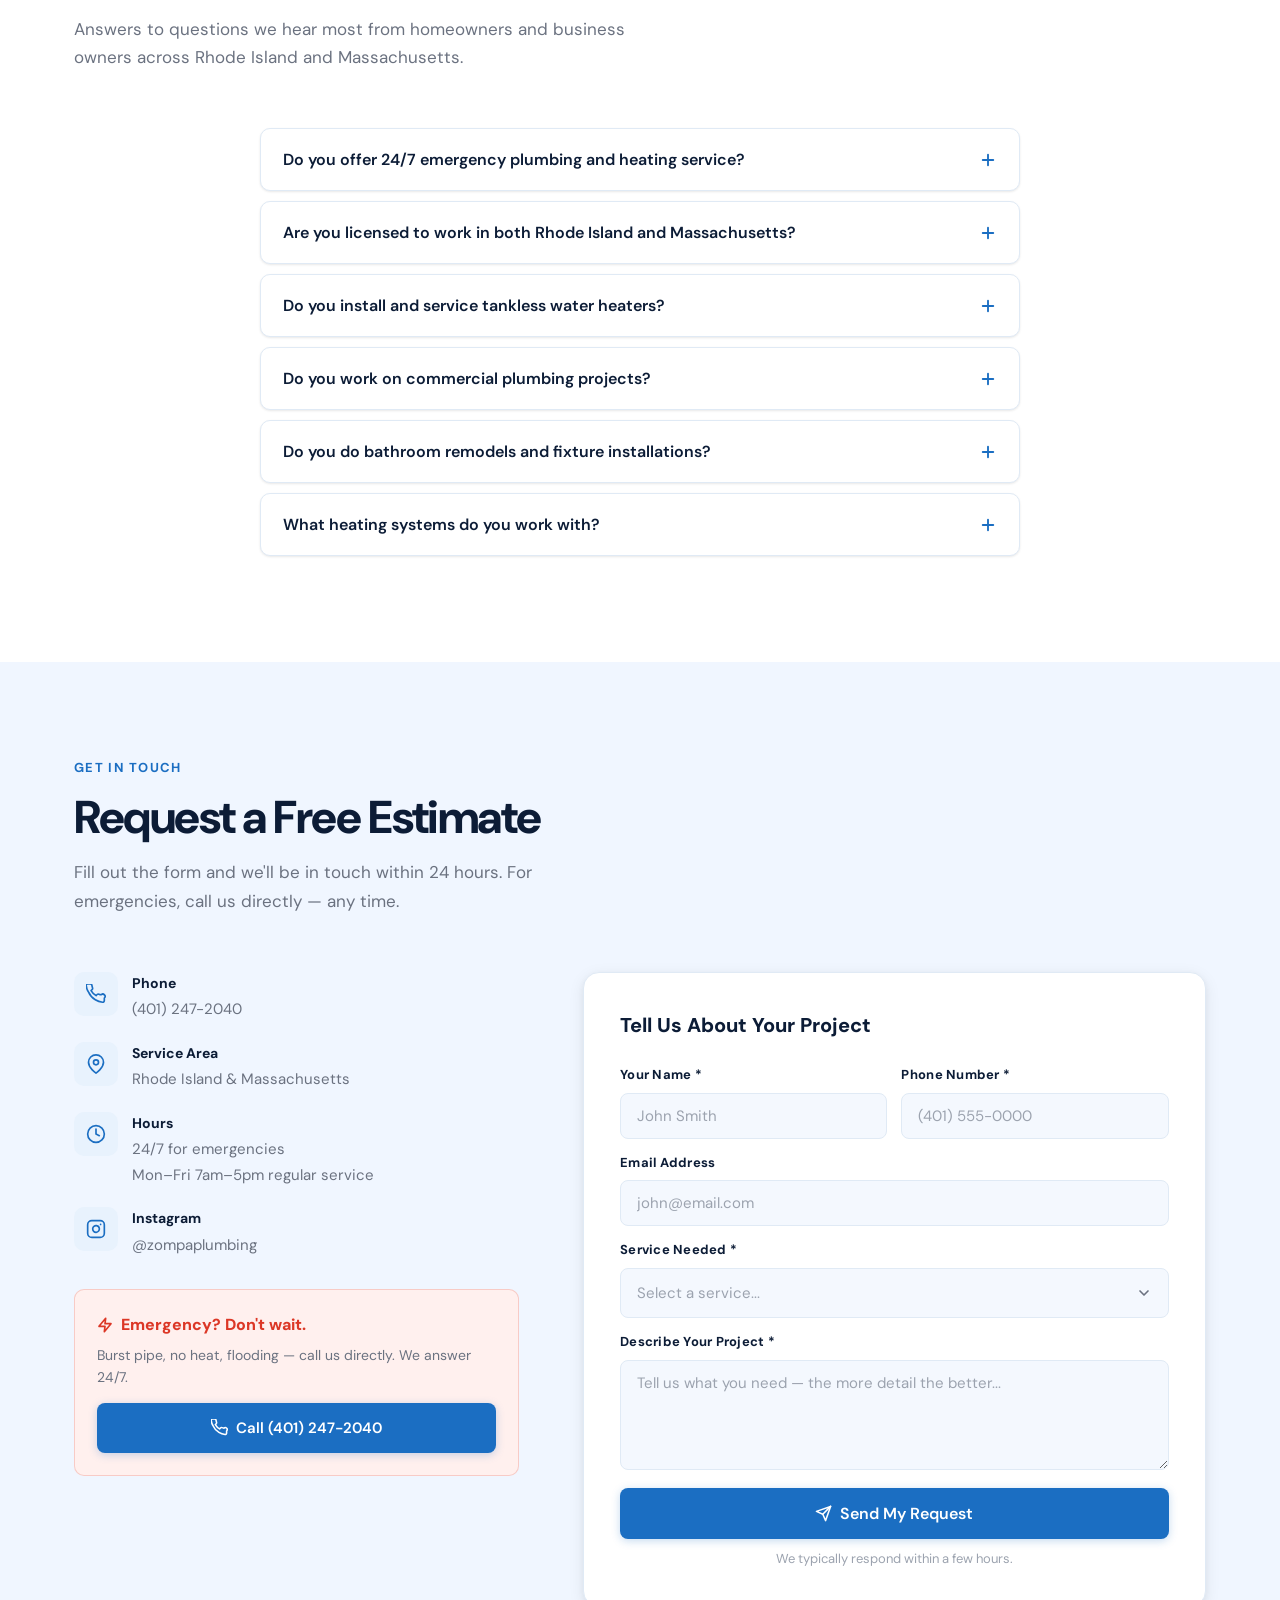
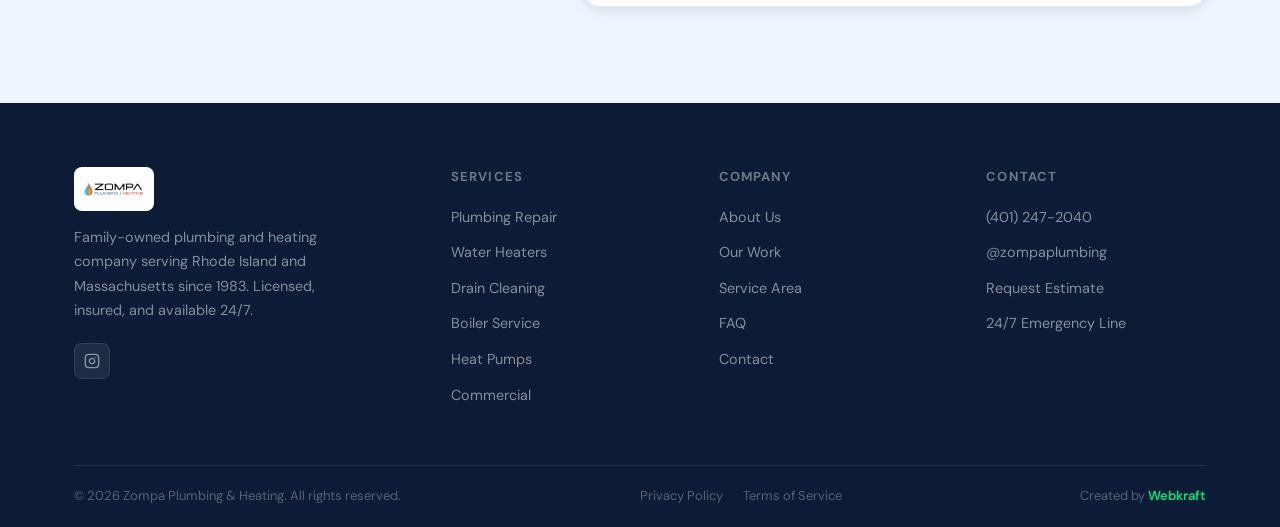
==== commit bcb3b69b: "Replace logo with new transparent PNG version Co-Authored-By: Claude Sonnet 4.6 <noreply@anthropic.c" ====
--- a/index.html
+++ b/index.html
@@ -92,7 +92,7 @@
   <nav class="nav" id="nav" aria-label="Main navigation">
     <div class="nav-inner">
       <a href="#" class="nav-logo" aria-label="Zompa Plumbing & Heating home">
-        <img src="images/logo.jpg" alt="Zompa Plumbing & Heating" />
+        <img src="images/logo.png" alt="Zompa Plumbing & Heating" />
       </a>
 
       <!-- Mobile phone centered -->
@@ -653,7 +653,7 @@
     <div class="container">
       <div class="footer-grid">
         <div class="footer-brand">
-          <img src="images/logo.jpg" alt="Zompa Plumbing & Heating" class="footer-brand-logo" />
+          <img src="images/logo.png" alt="Zompa Plumbing & Heating" class="footer-brand-logo" />
           <p>Family-owned plumbing and heating company serving Rhode Island and Massachusetts since 1983. Licensed, insured, and available 24/7.</p>
           <div class="footer-social">
             <a href="https://instagram.com/zompaplumbing" target="_blank" rel="noopener noreferrer" aria-label="Follow us on Instagram">
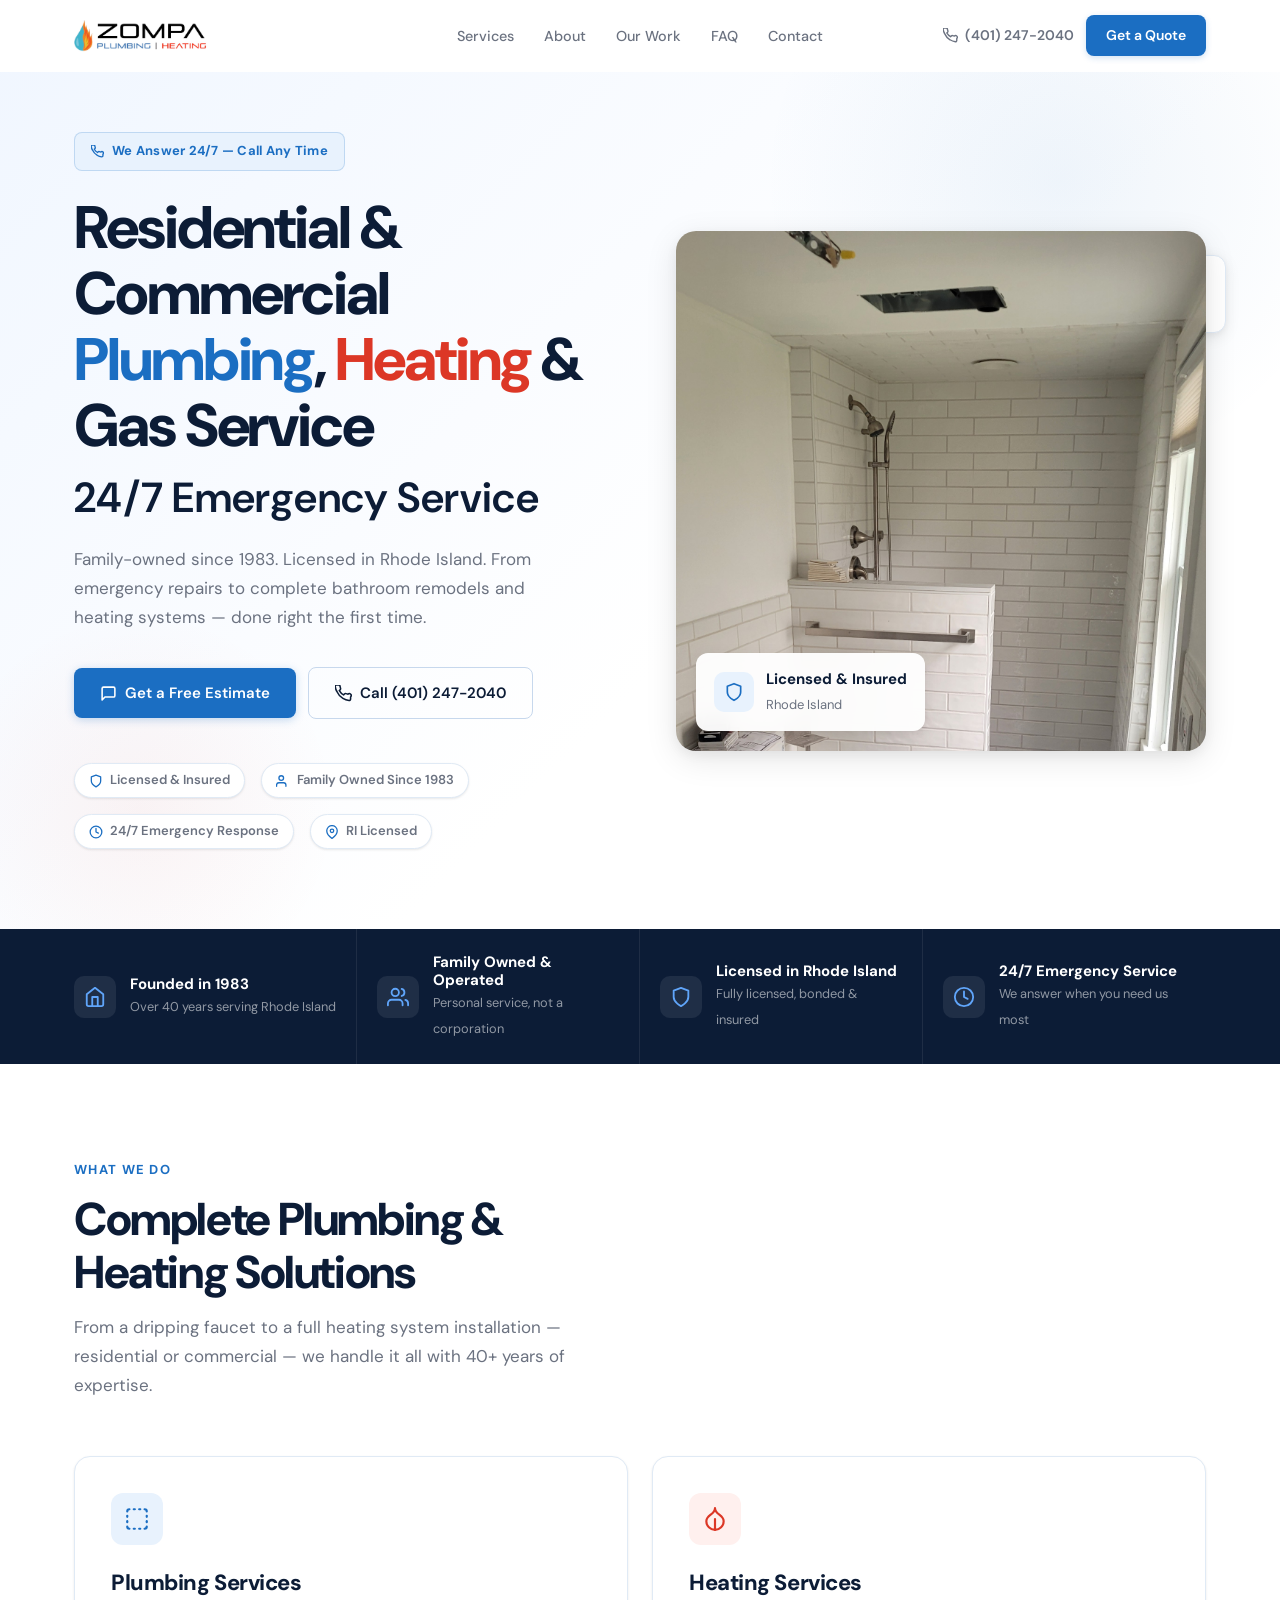
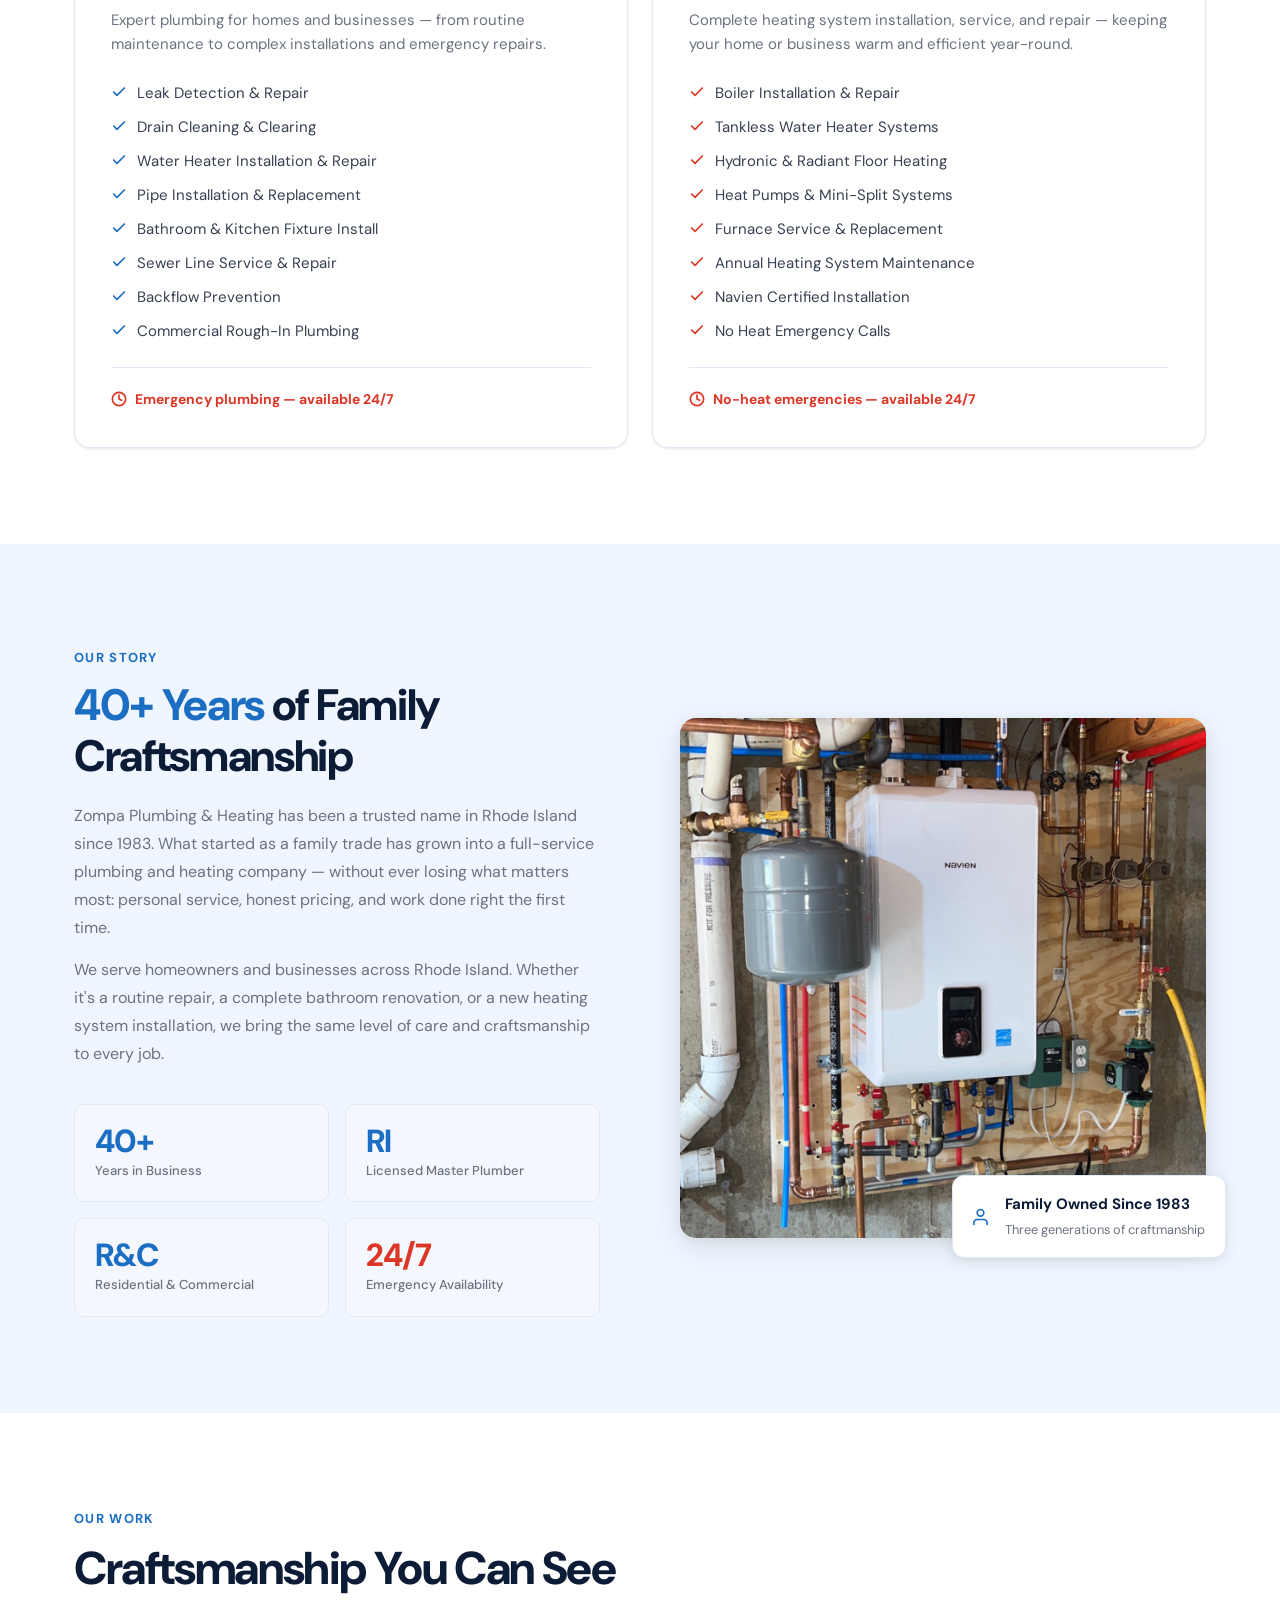
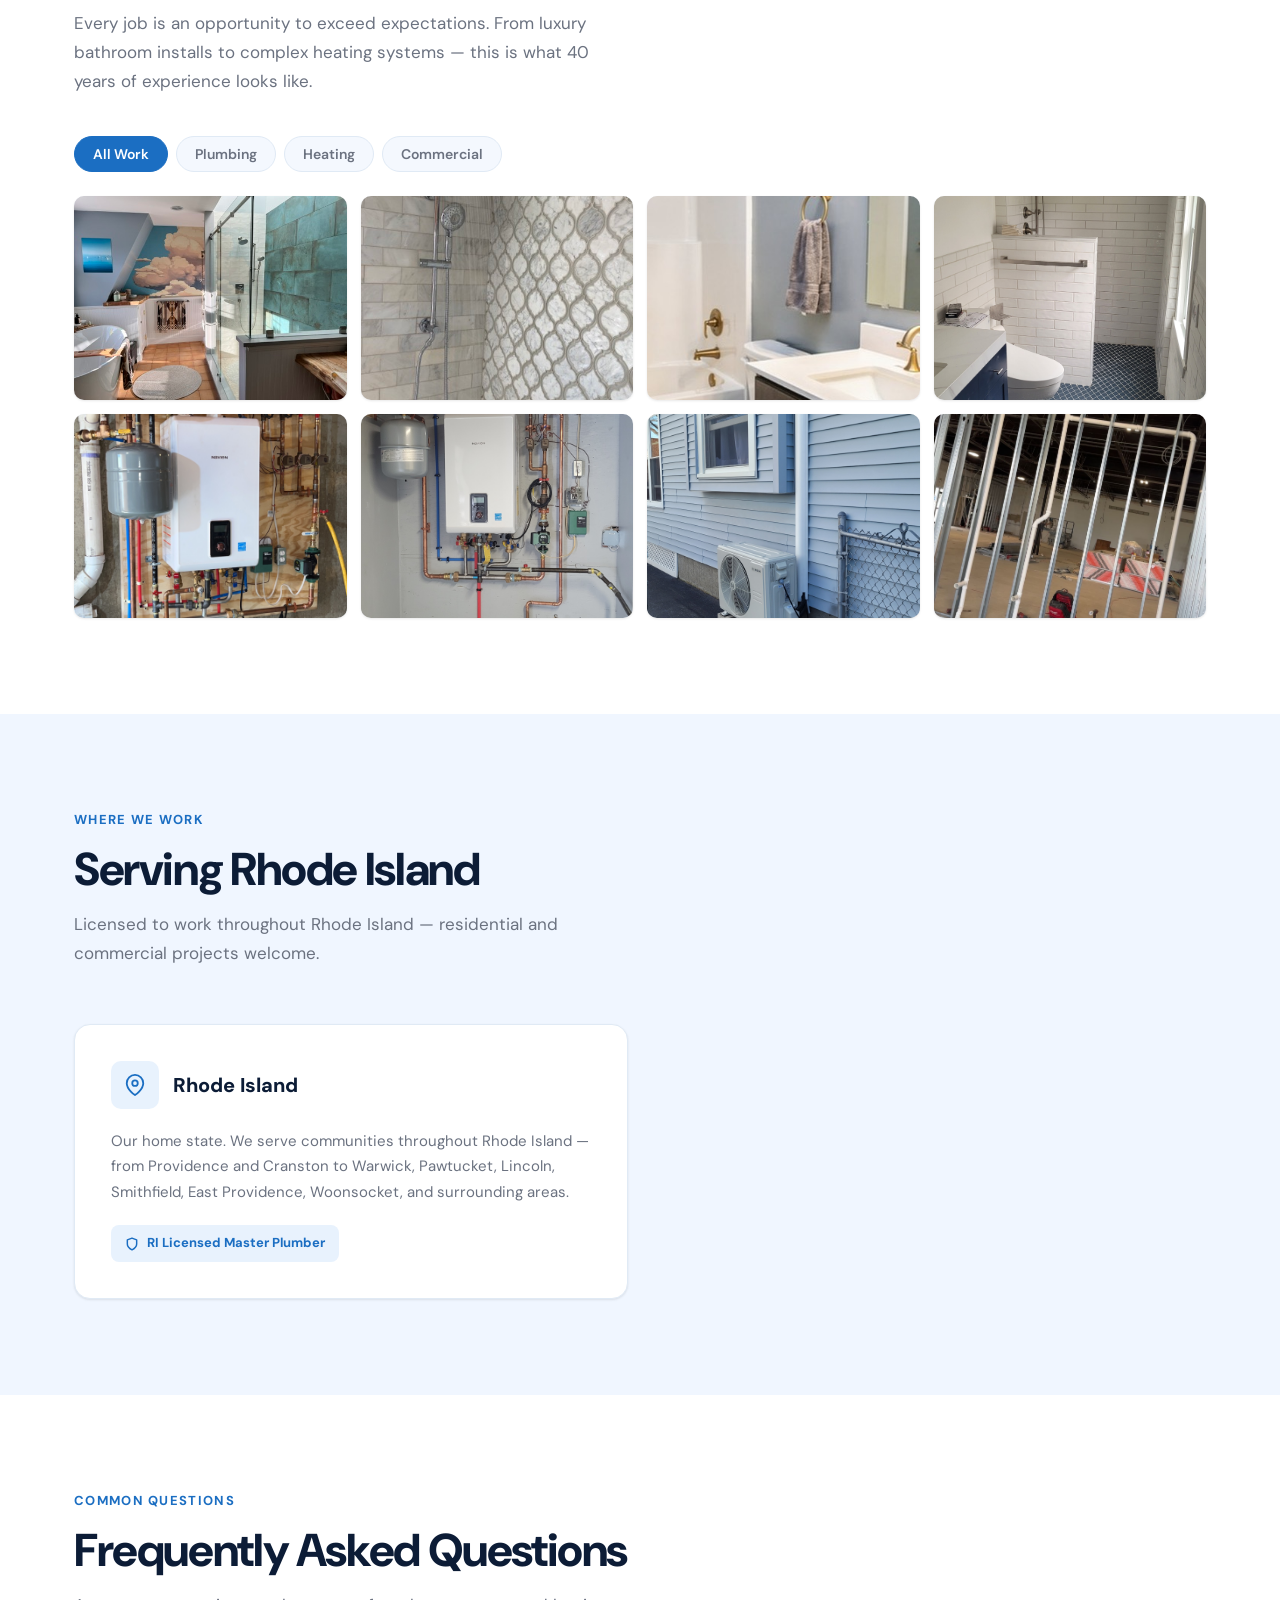
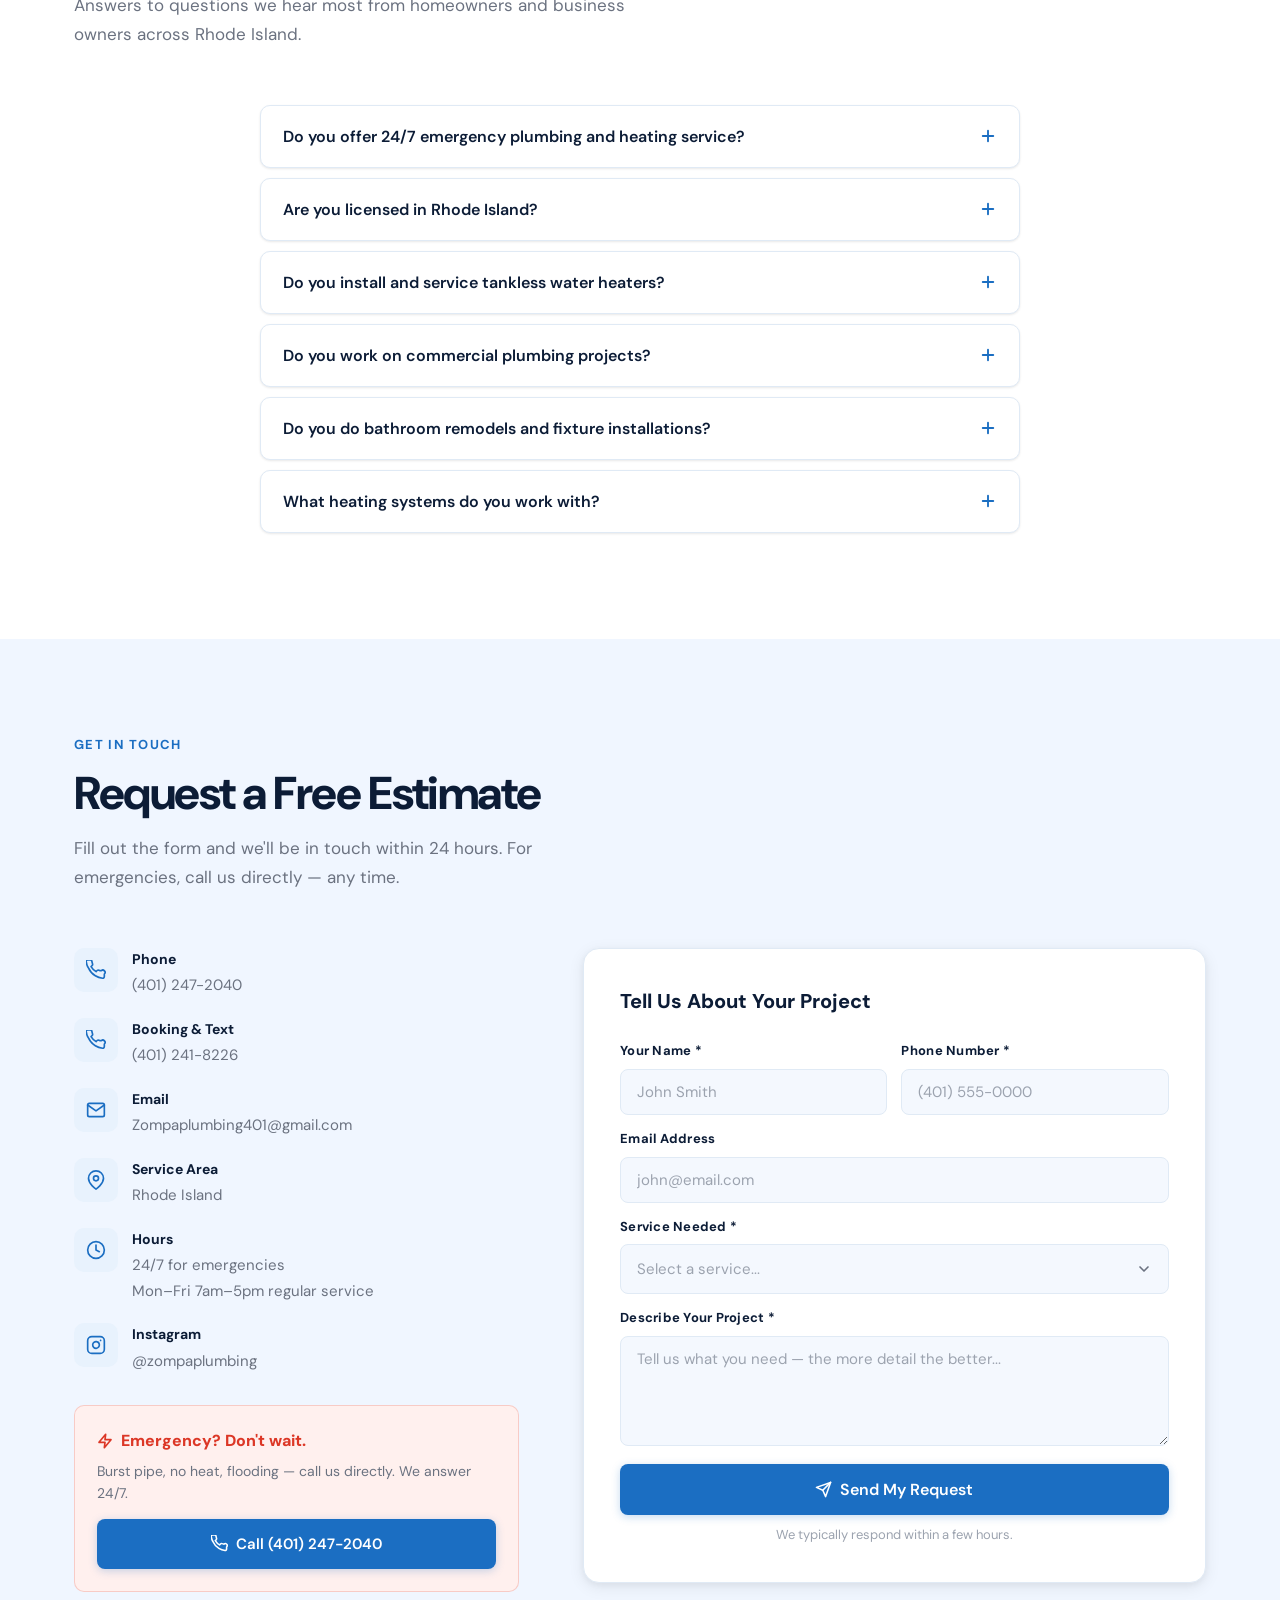
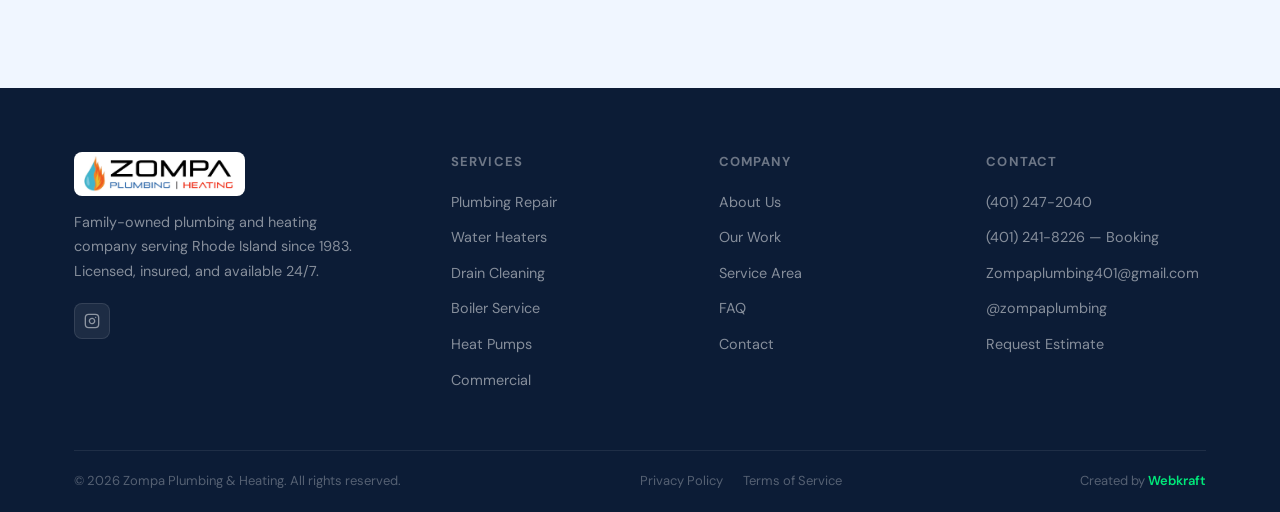
==== commit f575bdc6: "Update booking number, add email, and fix hero headline - SMS destination changed to (401) 241-8226 " ====
--- a/index.html
+++ b/index.html
@@ -3,21 +3,21 @@
 <head>
   <meta charset="UTF-8" />
   <meta name="viewport" content="width=device-width, initial-scale=1.0" />
-  <title>Zompa Plumbing & Heating | Licensed Plumber Rhode Island & Massachusetts</title>
-  <meta name="description" content="Family-owned plumbing and heating company serving Rhode Island and Massachusetts since 1983. Licensed, insured, and available 24/7 for emergencies. Call (401) 247-2040." />
+  <title>Zompa Plumbing & Heating | Licensed Plumber Rhode Island</title>
+  <meta name="description" content="Family-owned plumbing and heating company serving Rhode Island since 1983. Licensed, insured, and available 24/7 for emergencies. Call (401) 247-2040." />
   <meta name="robots" content="index, follow" />
   <link rel="canonical" href="https://zompaplumbing.com/" />
 
   <!-- Open Graph -->
   <meta property="og:type" content="website" />
-  <meta property="og:title" content="Zompa Plumbing & Heating | Rhode Island & Massachusetts" />
-  <meta property="og:description" content="Family-owned plumbing and heating experts since 1983. Licensed in RI & MA. 24/7 emergency service. Call (401) 247-2040." />
+  <meta property="og:title" content="Zompa Plumbing & Heating | Rhode Island" />
+  <meta property="og:description" content="Family-owned plumbing and heating experts since 1983. Licensed in RI. 24/7 emergency service. Call (401) 247-2040." />
   <meta property="og:image" content="https://zompaplumbing.com/images/luxury-bathroom.jpg" />
   <meta property="og:url" content="https://zompaplumbing.com/" />
   <meta property="og:site_name" content="Zompa Plumbing & Heating" />
   <meta name="twitter:card" content="summary_large_image" />
   <meta name="twitter:title" content="Zompa Plumbing & Heating" />
-  <meta name="twitter:description" content="Family-owned plumbing & heating since 1983. Licensed in RI & MA. 24/7 emergency service." />
+  <meta name="twitter:description" content="Family-owned plumbing & heating since 1983. Licensed in RI. 24/7 emergency service." />
   <meta name="twitter:image" content="https://zompaplumbing.com/images/luxury-bathroom.jpg" />
 
   <!-- Fonts -->
@@ -37,10 +37,9 @@
     "telephone": "+14012472040",
     "url": "https://zompaplumbing.com",
     "foundingDate": "1983",
-    "description": "Family-owned plumbing and heating company serving Rhode Island and Massachusetts since 1983. Residential and commercial services, licensed and insured, 24/7 emergency service available.",
+    "description": "Family-owned plumbing and heating company serving Rhode Island since 1983. Residential and commercial services, licensed and insured, 24/7 emergency service available.",
     "areaServed": [
-      { "@type": "State", "name": "Rhode Island" },
-      { "@type": "State", "name": "Massachusetts" }
+      { "@type": "State", "name": "Rhode Island" }
     ],
     "openingHoursSpecification": {
       "@type": "OpeningHoursSpecification",
@@ -59,12 +58,12 @@
       {
         "@type": "Question",
         "name": "Do you offer 24/7 emergency plumbing service in Rhode Island?",
-        "acceptedAnswer": { "@type": "Answer", "text": "Yes. Zompa Plumbing & Heating provides 24/7 emergency plumbing and heating service throughout Rhode Island and Massachusetts. Call (401) 247-2040 any time." }
+        "acceptedAnswer": { "@type": "Answer", "text": "Yes. Zompa Plumbing & Heating provides 24/7 emergency plumbing and heating service throughout Rhode Island. Call (401) 247-2040 any time." }
       },
       {
         "@type": "Question",
-        "name": "Are you licensed in both Rhode Island and Massachusetts?",
-        "acceptedAnswer": { "@type": "Answer", "text": "Yes. We are fully licensed and insured to perform plumbing and heating work in both Rhode Island and Massachusetts." }
+        "name": "Are you licensed in Rhode Island?",
+        "acceptedAnswer": { "@type": "Answer", "text": "Yes. We are fully licensed and insured to perform plumbing and heating work in Rhode Island." }
       },
       {
         "@type": "Question",
@@ -74,7 +73,7 @@
       {
         "@type": "Question",
         "name": "Do you do commercial plumbing in addition to residential?",
-        "acceptedAnswer": { "@type": "Answer", "text": "Yes. We serve both residential homeowners and commercial clients throughout Rhode Island and Massachusetts." }
+        "acceptedAnswer": { "@type": "Answer", "text": "Yes. We serve both residential homeowners and commercial clients throughout Rhode Island." }
       }
     ]
   }
@@ -140,10 +139,10 @@
           We Answer 24/7 — Call Any Time
         </div>
         <h1 class="hero-title">
-          Rhode Island's Trusted<br><span class="blue">Plumbing</span> &amp; <span class="red">Heating</span><br>Experts
+          Residential &amp; Commercial<br><span class="blue">Plumbing</span>, <span class="red">Heating</span> &amp; Gas Service<br><span style="font-size:0.7em;font-weight:600;letter-spacing:0.01em;">24/7 Emergency Service</span>
         </h1>
         <p class="hero-sub">
-          Family-owned since 1983. Licensed in Rhode Island and Massachusetts. From emergency repairs to complete bathroom remodels and heating systems — done right the first time.
+          Family-owned since 1983. Licensed in Rhode Island. From emergency repairs to complete bathroom remodels and heating systems — done right the first time.
         </p>
         <div class="hero-actions">
           <a href="#contact" class="btn btn-primary">
@@ -170,7 +169,7 @@
           </div>
           <div class="hero-trust-pill">
             <svg width="14" height="14" viewBox="0 0 24 24" fill="none" stroke="currentColor" stroke-width="2.2" stroke-linecap="round" stroke-linejoin="round" aria-hidden="true"><path d="M21 10c0 7-9 13-9 13s-9-6-9-13a9 9 0 0118 0z"/><circle cx="12" cy="10" r="3"/></svg>
-            RI &amp; MA Licensed
+            RI Licensed
           </div>
         </div>
       </div>
@@ -179,7 +178,7 @@
       <div class="hero-visual">
         <div class="hero-float-stat" aria-hidden="true">
           <div class="hero-float-stat-num">40+</div>
-          <div class="hero-float-stat-label">Years Serving RI &amp; MA</div>
+          <div class="hero-float-stat-label">Years Serving Rhode Island</div>
         </div>
         <div class="hero-img-card">
           <img
@@ -193,7 +192,7 @@
             </div>
             <div>
               <strong>Licensed &amp; Insured</strong>
-              <span>Rhode Island &amp; Massachusetts</span>
+              <span>Rhode Island</span>
             </div>
           </div>
         </div>
@@ -210,7 +209,7 @@
         </div>
         <div class="trust-text">
           <strong>Founded in 1983</strong>
-          <span>Over 40 years serving RI &amp; MA</span>
+          <span>Over 40 years serving Rhode Island</span>
         </div>
       </div>
       <div class="trust-item">
@@ -227,7 +226,7 @@
           <svg width="22" height="22" viewBox="0 0 24 24" fill="none" stroke="currentColor" stroke-width="2" stroke-linecap="round" stroke-linejoin="round"><path d="M12 22s8-4 8-10V5l-8-3-8 3v7c0 6 8 10 8 10z"/></svg>
         </div>
         <div class="trust-text">
-          <strong>Licensed in RI &amp; MA</strong>
+          <strong>Licensed in Rhode Island</strong>
           <span>Fully licensed, bonded &amp; insured</span>
         </div>
       </div>
@@ -359,10 +358,10 @@
             <em>40+ Years</em> of Family<br>Craftsmanship
           </h2>
           <p class="reveal reveal-delay-2">
-            Zompa Plumbing &amp; Heating has been a trusted name in Rhode Island and Massachusetts since 1983. What started as a family trade has grown into a full-service plumbing and heating company — without ever losing what matters most: personal service, honest pricing, and work done right the first time.
+            Zompa Plumbing &amp; Heating has been a trusted name in Rhode Island since 1983. What started as a family trade has grown into a full-service plumbing and heating company — without ever losing what matters most: personal service, honest pricing, and work done right the first time.
           </p>
           <p class="reveal reveal-delay-3">
-            We serve homeowners and businesses across Rhode Island and Massachusetts. Whether it's a routine repair, a complete bathroom renovation, or a new heating system installation, we bring the same level of care and craftsmanship to every job.
+            We serve homeowners and businesses across Rhode Island. Whether it's a routine repair, a complete bathroom renovation, or a new heating system installation, we bring the same level of care and craftsmanship to every job.
           </p>
           <div class="about-stats">
             <div class="stat-card reveal reveal-delay-1">
@@ -370,8 +369,8 @@
               <div class="stat-label">Years in Business</div>
             </div>
             <div class="stat-card reveal reveal-delay-2">
-              <div class="stat-num">2</div>
-              <div class="stat-label">States Licensed (RI &amp; MA)</div>
+              <div class="stat-num">RI</div>
+              <div class="stat-label">Licensed Master Plumber</div>
             </div>
             <div class="stat-card reveal reveal-delay-3">
               <div class="stat-num">R&C</div>
@@ -439,8 +438,8 @@
   <section class="section section-blue" id="area" aria-labelledby="area-title">
     <div class="container">
       <span class="section-label reveal">Where We Work</span>
-      <h2 class="section-title reveal reveal-delay-1" id="area-title">Serving Rhode Island<br>&amp; Massachusetts</h2>
-      <p class="section-sub reveal reveal-delay-2">Fully licensed to work across both states — residential and commercial projects welcome.</p>
+      <h2 class="section-title reveal reveal-delay-1" id="area-title">Serving Rhode Island</h2>
+      <p class="section-sub reveal reveal-delay-2">Licensed to work throughout Rhode Island — residential and commercial projects welcome.</p>
       <div class="area-grid">
         <div class="area-card reveal reveal-delay-1">
           <div class="area-card-header">
@@ -455,19 +454,6 @@
             RI Licensed Master Plumber
           </div>
         </div>
-        <div class="area-card reveal reveal-delay-2">
-          <div class="area-card-header">
-            <div class="area-card-icon" aria-hidden="true">
-              <svg width="22" height="22" viewBox="0 0 24 24" fill="none" stroke="currentColor" stroke-width="2" stroke-linecap="round" stroke-linejoin="round"><path d="M21 10c0 7-9 13-9 13s-9-6-9-13a9 9 0 0118 0z"/><circle cx="12" cy="10" r="3"/></svg>
-            </div>
-            <h3>Massachusetts</h3>
-          </div>
-          <p>Licensed to serve clients across southeastern Massachusetts, including North Attleborough, Attleboro, Seekonk, Rehoboth, Taunton, Fall River, and surrounding communities.</p>
-          <div class="area-license">
-            <svg width="14" height="14" viewBox="0 0 24 24" fill="none" stroke="currentColor" stroke-width="2.5" stroke-linecap="round" stroke-linejoin="round" aria-hidden="true"><path d="M12 22s8-4 8-10V5l-8-3-8 3v7c0 6 8 10 8 10z"/></svg>
-            MA Licensed Plumber
-          </div>
-        </div>
       </div>
     </div>
   </section>
@@ -477,7 +463,7 @@
     <div class="container">
       <span class="section-label reveal">Common Questions</span>
       <h2 class="section-title reveal reveal-delay-1" id="faq-title">Frequently Asked Questions</h2>
-      <p class="section-sub reveal reveal-delay-2">Answers to questions we hear most from homeowners and business owners across Rhode Island and Massachusetts.</p>
+      <p class="section-sub reveal reveal-delay-2">Answers to questions we hear most from homeowners and business owners across Rhode Island.</p>
       <div class="faq-list reveal" role="list">
 
         <div class="faq-item" role="listitem">
@@ -485,15 +471,15 @@
             Do you offer 24/7 emergency plumbing and heating service?
             <svg class="faq-icon" width="18" height="18" viewBox="0 0 24 24" fill="none" stroke="currentColor" stroke-width="2.5" stroke-linecap="round" stroke-linejoin="round" aria-hidden="true"><line x1="12" y1="5" x2="12" y2="19"/><line x1="5" y1="12" x2="19" y2="12"/></svg>
           </button>
-          <div class="faq-a"><div class="faq-a-inner">Yes. We provide 24/7 emergency plumbing and heating service throughout Rhode Island and Massachusetts. Whether you have a burst pipe, no heat, or a water heater failure — call us any time at (401) 247-2040 and we'll be there.</div></div>
+          <div class="faq-a"><div class="faq-a-inner">Yes. We provide 24/7 emergency plumbing and heating service throughout Rhode Island. Whether you have a burst pipe, no heat, or a water heater failure — call us any time at (401) 247-2040 and we'll be there.</div></div>
         </div>
 
         <div class="faq-item" role="listitem">
           <button class="faq-q" aria-expanded="false">
-            Are you licensed to work in both Rhode Island and Massachusetts?
+            Are you licensed in Rhode Island?
             <svg class="faq-icon" width="18" height="18" viewBox="0 0 24 24" fill="none" stroke="currentColor" stroke-width="2.5" stroke-linecap="round" stroke-linejoin="round" aria-hidden="true"><line x1="12" y1="5" x2="12" y2="19"/><line x1="5" y1="12" x2="19" y2="12"/></svg>
           </button>
-          <div class="faq-a"><div class="faq-a-inner">Yes. We are fully licensed and insured to perform plumbing and heating work in both Rhode Island and Massachusetts. You can have confidence that all of our work meets state code requirements in both states.</div></div>
+          <div class="faq-a"><div class="faq-a-inner">Yes. We are fully licensed and insured to perform plumbing and heating work in Rhode Island. You can have confidence that all of our work meets RI state code requirements.</div></div>
         </div>
 
         <div class="faq-item" role="listitem">
@@ -509,7 +495,7 @@
             Do you work on commercial plumbing projects?
             <svg class="faq-icon" width="18" height="18" viewBox="0 0 24 24" fill="none" stroke="currentColor" stroke-width="2.5" stroke-linecap="round" stroke-linejoin="round" aria-hidden="true"><line x1="12" y1="5" x2="12" y2="19"/><line x1="5" y1="12" x2="19" y2="12"/></svg>
           </button>
-          <div class="faq-a"><div class="faq-a-inner">Yes. We handle both residential and commercial plumbing projects, including new construction rough-in, tenant fit-outs, commercial kitchen plumbing, and building-wide system installations throughout Rhode Island and Massachusetts.</div></div>
+          <div class="faq-a"><div class="faq-a-inner">Yes. We handle both residential and commercial plumbing projects, including new construction rough-in, tenant fit-outs, commercial kitchen plumbing, and building-wide system installations throughout Rhode Island.</div></div>
         </div>
 
         <div class="faq-item" role="listitem">
@@ -517,7 +503,7 @@
             Do you do bathroom remodels and fixture installations?
             <svg class="faq-icon" width="18" height="18" viewBox="0 0 24 24" fill="none" stroke="currentColor" stroke-width="2.5" stroke-linecap="round" stroke-linejoin="round" aria-hidden="true"><line x1="12" y1="5" x2="12" y2="19"/><line x1="5" y1="12" x2="19" y2="12"/></svg>
           </button>
-          <div class="faq-a"><div class="faq-a-inner">Absolutely. Our team handles complete bathroom plumbing — from tub and shower installations to custom vanity plumbing, toilet replacement, and luxury fixture setups. We've completed hundreds of bathroom renovations across Rhode Island and Massachusetts.</div></div>
+          <div class="faq-a"><div class="faq-a-inner">Absolutely. Our team handles complete bathroom plumbing — from tub and shower installations to custom vanity plumbing, toilet replacement, and luxury fixture setups. We've completed hundreds of bathroom renovations across Rhode Island.</div></div>
         </div>
 
         <div class="faq-item" role="listitem">
@@ -552,11 +538,29 @@
             </div>
             <div class="contact-info-item">
               <div class="contact-info-icon" aria-hidden="true">
+                <svg width="20" height="20" viewBox="0 0 24 24" fill="none" stroke="currentColor" stroke-width="2" stroke-linecap="round" stroke-linejoin="round"><path d="M22 16.92v3a2 2 0 01-2.18 2 19.79 19.79 0 01-8.63-3.07A19.5 19.5 0 013.07 9.81 19.79 19.79 0 01.12 1.22 2 2 0 012.1 0h3a2 2 0 012 1.72 12.84 12.84 0 00.7 2.81 2 2 0 01-.45 2.11L6.09 7.91a16 16 0 006 6l1.27-1.27a2 2 0 012.11-.45 12.84 12.84 0 002.81.7A2 2 0 0122 16.92z"/></svg>
+              </div>
+              <div class="contact-info-text">
+                <strong>Booking &amp; Text</strong>
+                <span><a href="tel:4012418226">(401) 241-8226</a></span>
+              </div>
+            </div>
+            <div class="contact-info-item">
+              <div class="contact-info-icon" aria-hidden="true">
+                <svg width="20" height="20" viewBox="0 0 24 24" fill="none" stroke="currentColor" stroke-width="2" stroke-linecap="round" stroke-linejoin="round"><path d="M4 4h16c1.1 0 2 .9 2 2v12c0 1.1-.9 2-2 2H4c-1.1 0-2-.9-2-2V6c0-1.1.9-2 2-2z"/><polyline points="22,6 12,13 2,6"/></svg>
+              </div>
+              <div class="contact-info-text">
+                <strong>Email</strong>
+                <span><a href="mailto:Zompaplumbing401@gmail.com">Zompaplumbing401@gmail.com</a></span>
+              </div>
+            </div>
+            <div class="contact-info-item">
+              <div class="contact-info-icon" aria-hidden="true">
                 <svg width="20" height="20" viewBox="0 0 24 24" fill="none" stroke="currentColor" stroke-width="2" stroke-linecap="round" stroke-linejoin="round"><path d="M21 10c0 7-9 13-9 13s-9-6-9-13a9 9 0 0118 0z"/><circle cx="12" cy="10" r="3"/></svg>
               </div>
               <div class="contact-info-text">
                 <strong>Service Area</strong>
-                <span>Rhode Island &amp; Massachusetts</span>
+                <span>Rhode Island</span>
               </div>
             </div>
             <div class="contact-info-item">
@@ -654,7 +658,7 @@
       <div class="footer-grid">
         <div class="footer-brand">
           <img src="images/logo.png" alt="Zompa Plumbing & Heating" class="footer-brand-logo" />
-          <p>Family-owned plumbing and heating company serving Rhode Island and Massachusetts since 1983. Licensed, insured, and available 24/7.</p>
+          <p>Family-owned plumbing and heating company serving Rhode Island since 1983. Licensed, insured, and available 24/7.</p>
           <div class="footer-social">
             <a href="https://instagram.com/zompaplumbing" target="_blank" rel="noopener noreferrer" aria-label="Follow us on Instagram">
               <svg width="16" height="16" viewBox="0 0 24 24" fill="none" stroke="currentColor" stroke-width="2" stroke-linecap="round" stroke-linejoin="round" aria-hidden="true"><rect x="2" y="2" width="20" height="20" rx="5" ry="5"/><path d="M16 11.37A4 4 0 1112.63 8 4 4 0 0116 11.37z"/><line x1="17.5" y1="6.5" x2="17.51" y2="6.5"/></svg>
@@ -686,9 +690,10 @@
           <h4>Contact</h4>
           <ul>
             <li><a href="tel:4012472040">(401) 247-2040</a></li>
+            <li><a href="tel:4012418226">(401) 241-8226 — Booking</a></li>
+            <li><a href="mailto:Zompaplumbing401@gmail.com">Zompaplumbing401@gmail.com</a></li>
             <li><a href="https://instagram.com/zompaplumbing" target="_blank" rel="noopener noreferrer">@zompaplumbing</a></li>
             <li><a href="#contact">Request Estimate</a></li>
-            <li><a href="tel:4012472040">24/7 Emergency Line</a></li>
           </ul>
         </div>
       </div>
--- a/styles.css
+++ b/styles.css
@@ -181,7 +181,7 @@
   align-items: center;
 }
 .nav-logo img {
-  height: 62px;
+  height: 32px;
   width: auto;
   display: block;
 }
@@ -211,6 +211,7 @@
   font-weight: 600;
   color: var(--text-muted);
   transition: color 0.2s;
+  margin-left: 24px;
 }
 .nav-phone:hover { color: var(--blue); }
 .nav-cta {
@@ -292,7 +293,7 @@
 .nav-mobile-phone {
   display: none;
   position: absolute;
-  left: 50%;
+  left: 58%;
   transform: translateX(-50%);
   font-size: 0.875rem;
   font-weight: 700;
@@ -1165,7 +1166,7 @@
   .hamburger { display: flex; }
   .nav-mobile-phone { display: block; }
   .nav-inner { grid-template-columns: auto 1fr auto; }
-  .nav-logo img { height: 52px; }
+  .nav-logo img { height: 28px; }
   .services-grid { grid-template-columns: 1fr; }
   .gallery-grid { grid-template-columns: repeat(2, 1fr); }
   .area-grid { grid-template-columns: 1fr; }
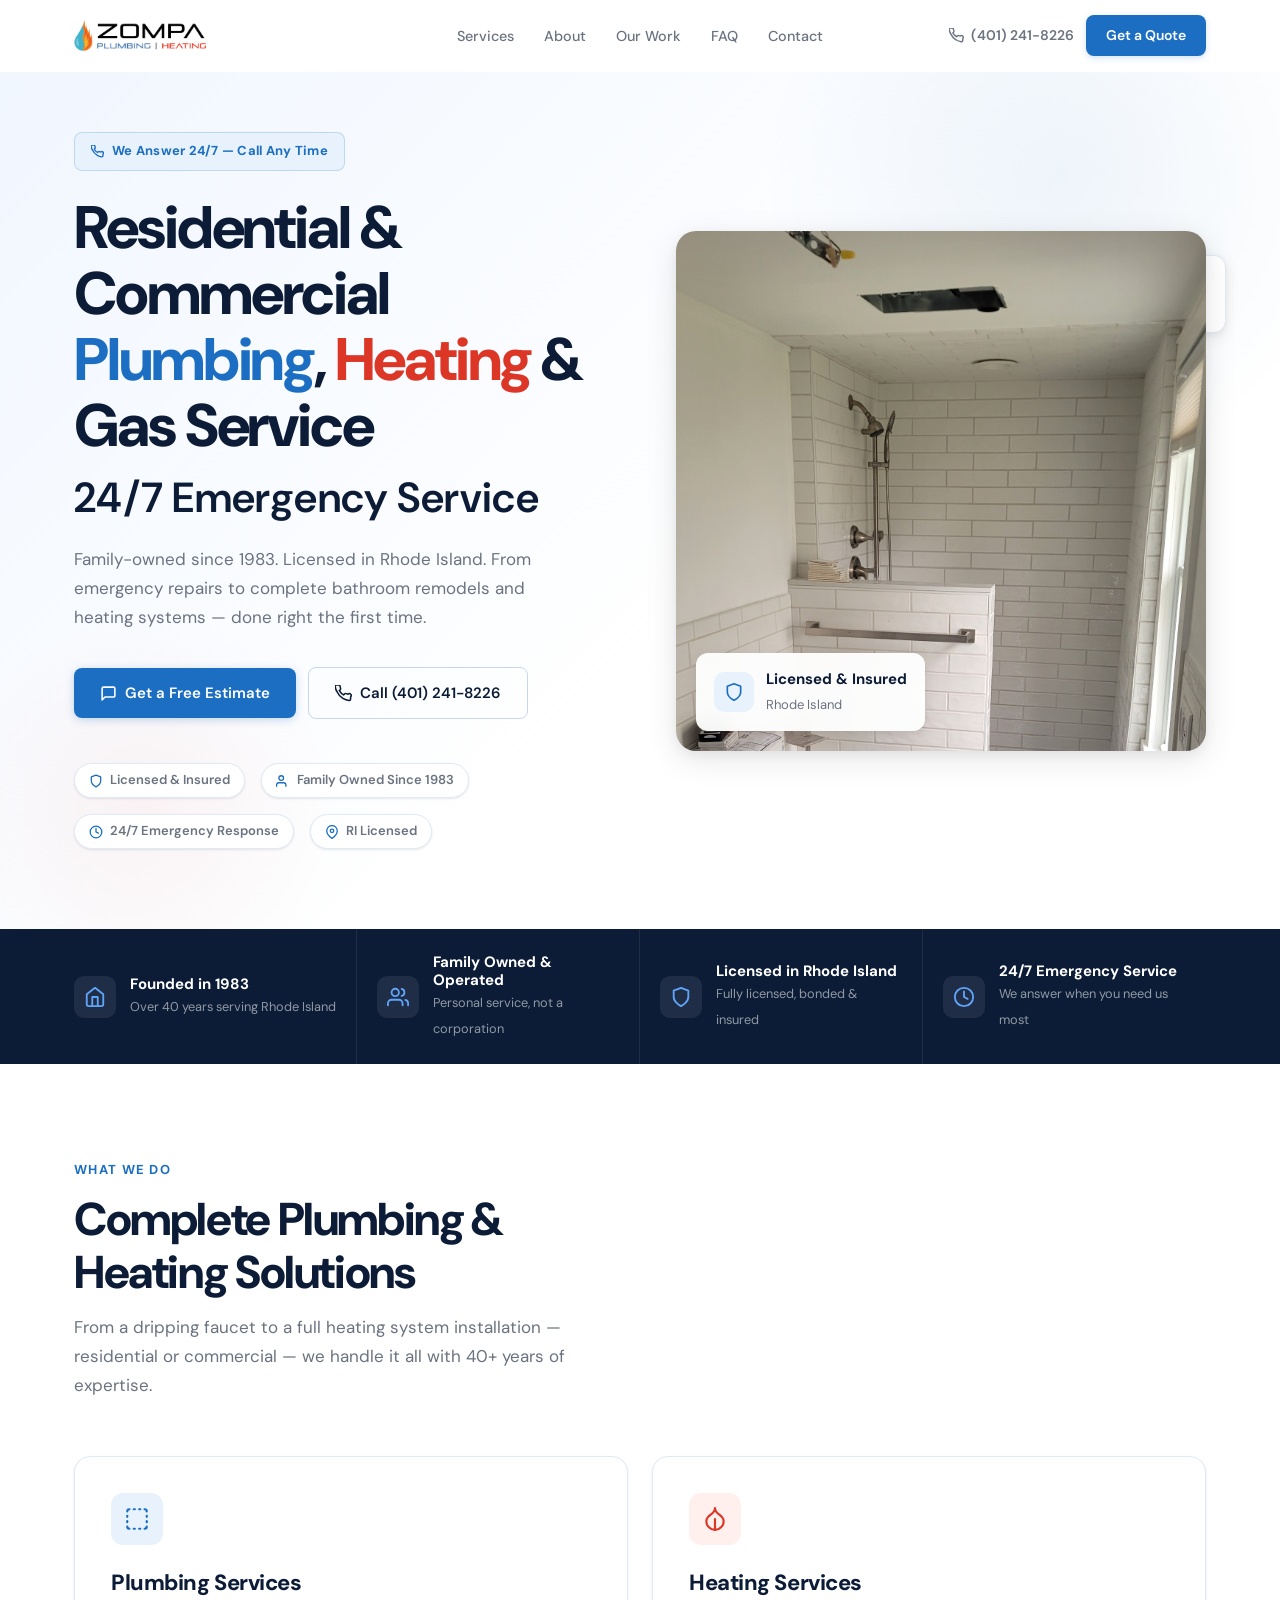
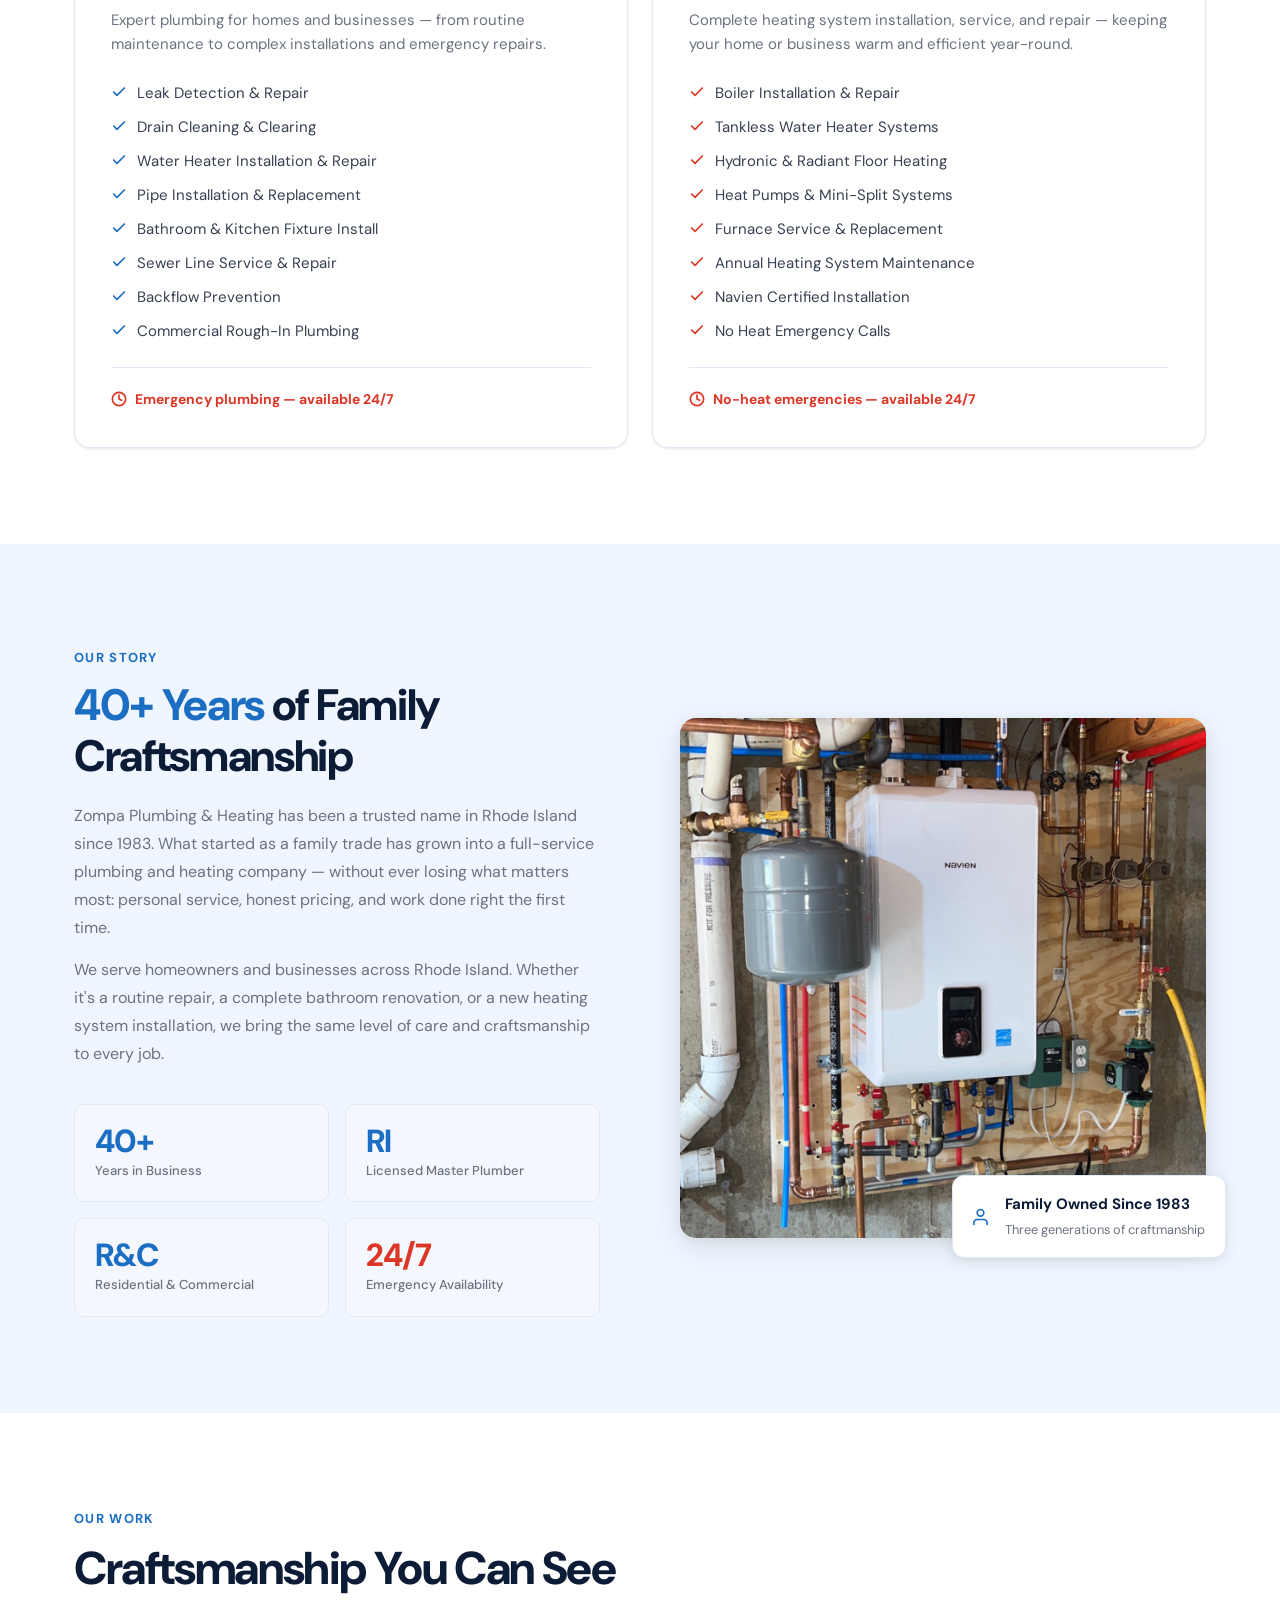
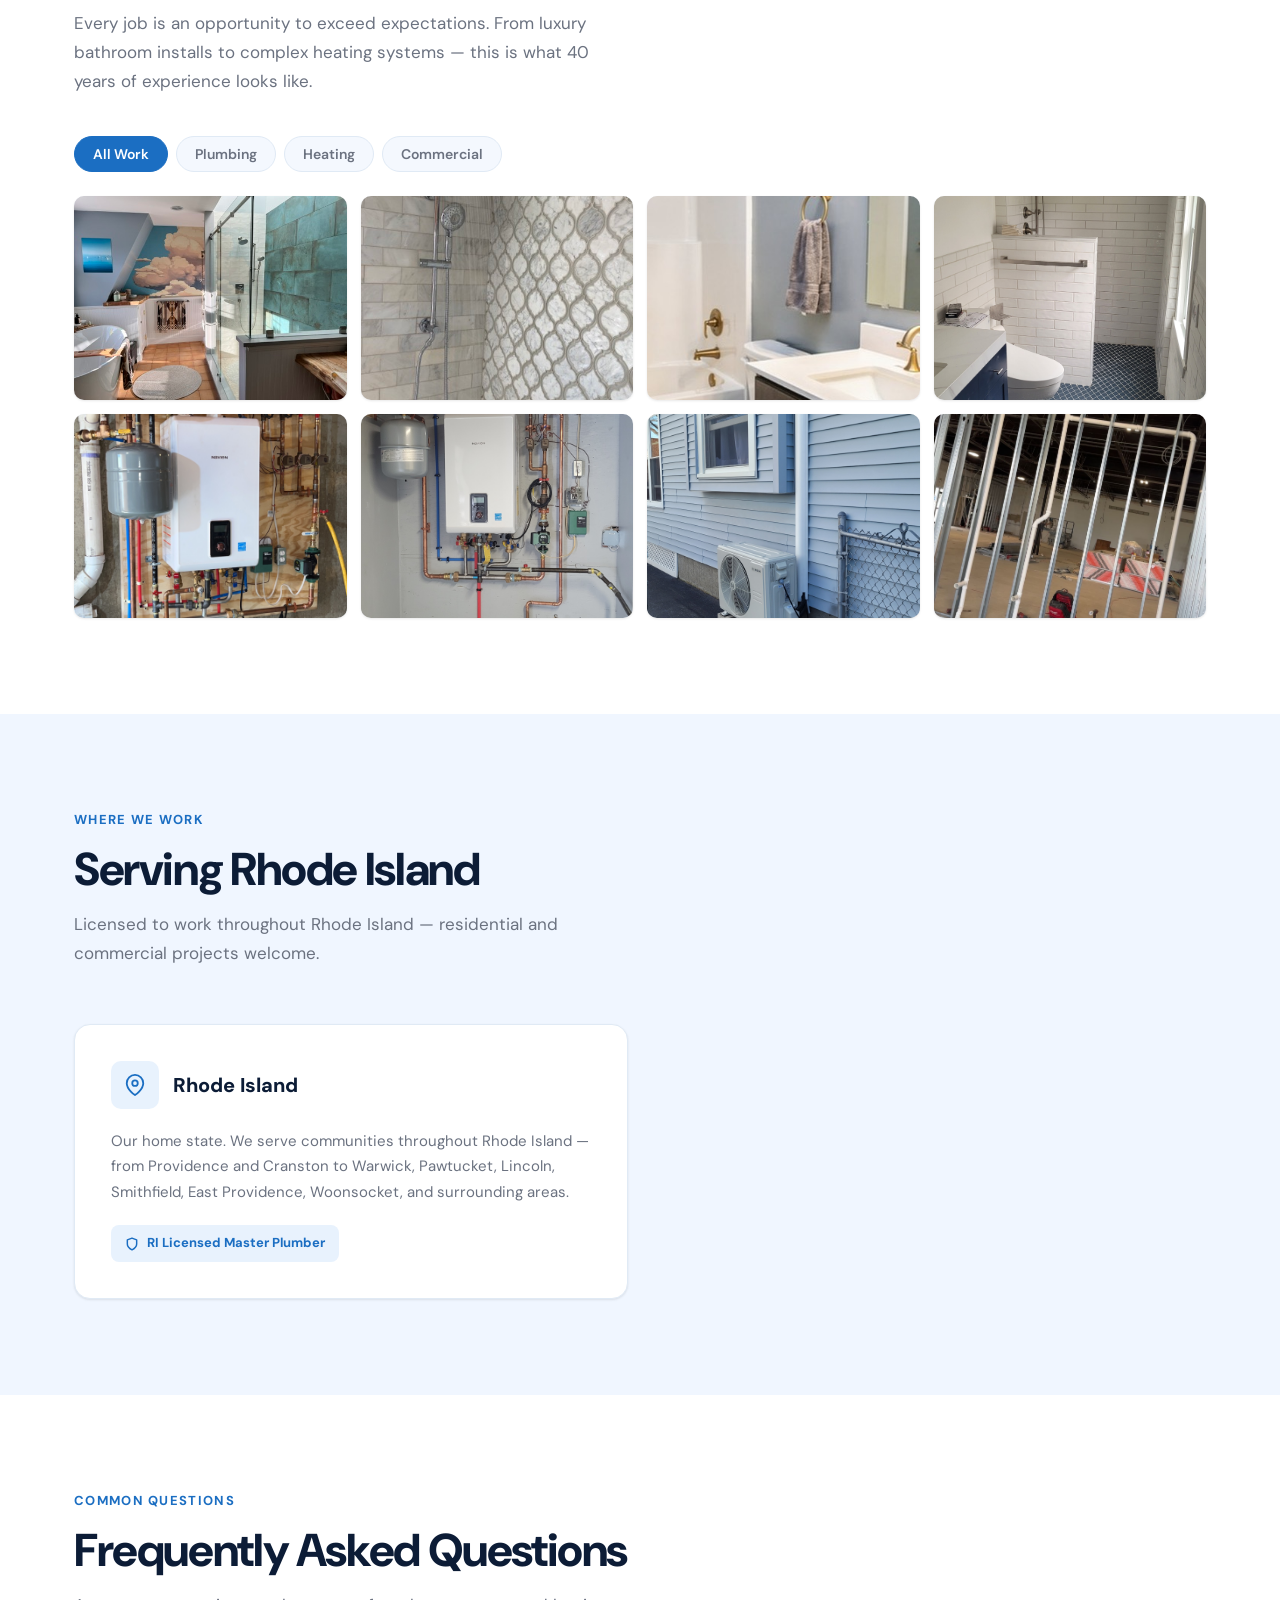
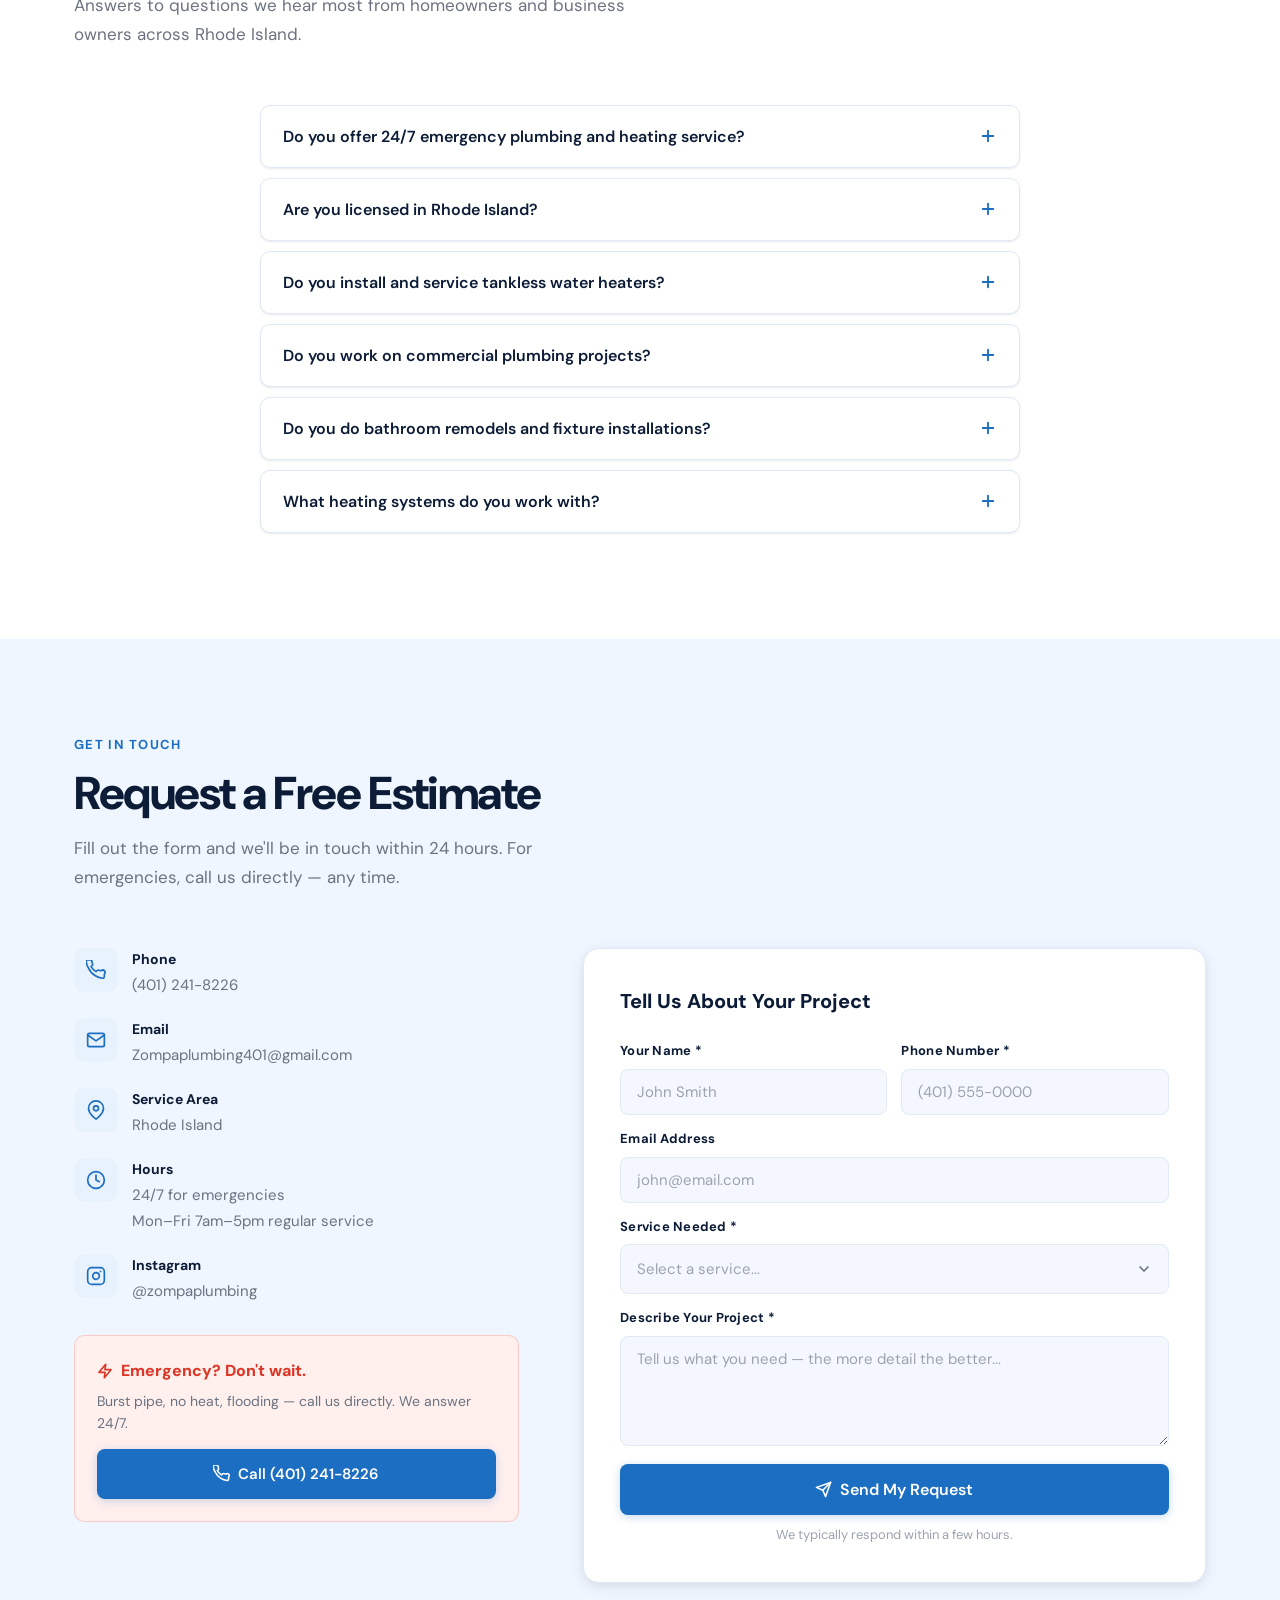
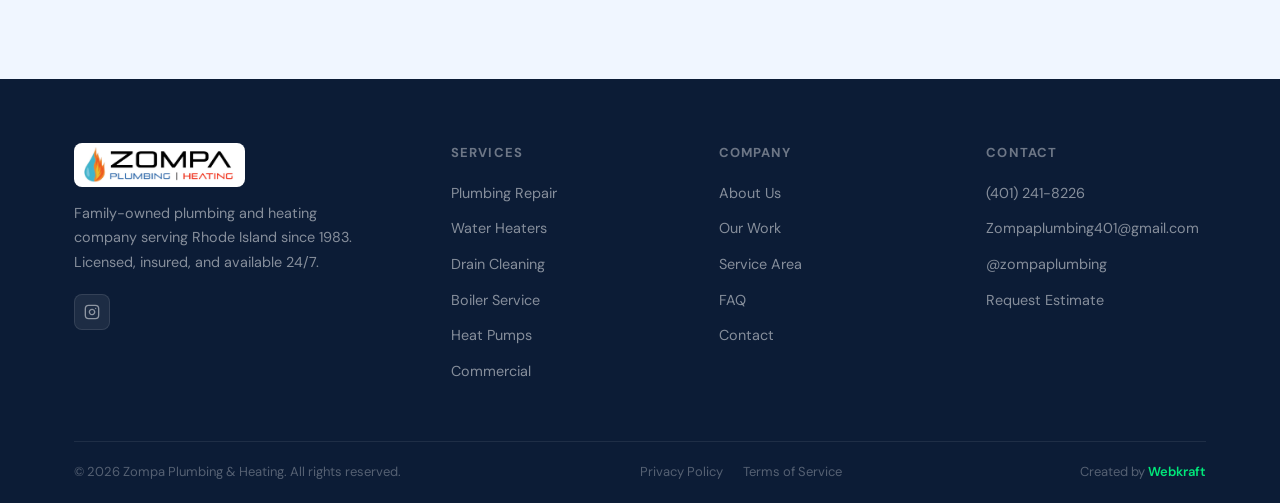
==== commit 9542ea4f: "Consolidate to single phone number (401) 241-8226 sitewide Replace all instances of old number, remo" ====
--- a/index.html
+++ b/index.html
@@ -4,14 +4,14 @@
   <meta charset="UTF-8" />
   <meta name="viewport" content="width=device-width, initial-scale=1.0" />
   <title>Zompa Plumbing & Heating | Licensed Plumber Rhode Island</title>
-  <meta name="description" content="Family-owned plumbing and heating company serving Rhode Island since 1983. Licensed, insured, and available 24/7 for emergencies. Call (401) 247-2040." />
+  <meta name="description" content="Family-owned plumbing and heating company serving Rhode Island since 1983. Licensed, insured, and available 24/7 for emergencies. Call (401) 241-8226." />
   <meta name="robots" content="index, follow" />
   <link rel="canonical" href="https://zompaplumbing.com/" />
 
   <!-- Open Graph -->
   <meta property="og:type" content="website" />
   <meta property="og:title" content="Zompa Plumbing & Heating | Rhode Island" />
-  <meta property="og:description" content="Family-owned plumbing and heating experts since 1983. Licensed in RI. 24/7 emergency service. Call (401) 247-2040." />
+  <meta property="og:description" content="Family-owned plumbing and heating experts since 1983. Licensed in RI. 24/7 emergency service. Call (401) 241-8226." />
   <meta property="og:image" content="https://zompaplumbing.com/images/luxury-bathroom.jpg" />
   <meta property="og:url" content="https://zompaplumbing.com/" />
   <meta property="og:site_name" content="Zompa Plumbing & Heating" />
@@ -34,7 +34,7 @@
     "@context": "https://schema.org",
     "@type": "Plumber",
     "name": "Zompa Plumbing & Heating",
-    "telephone": "+14012472040",
+    "telephone": "+14012418226",
     "url": "https://zompaplumbing.com",
     "foundingDate": "1983",
     "description": "Family-owned plumbing and heating company serving Rhode Island since 1983. Residential and commercial services, licensed and insured, 24/7 emergency service available.",
@@ -58,7 +58,7 @@
       {
         "@type": "Question",
         "name": "Do you offer 24/7 emergency plumbing service in Rhode Island?",
-        "acceptedAnswer": { "@type": "Answer", "text": "Yes. Zompa Plumbing & Heating provides 24/7 emergency plumbing and heating service throughout Rhode Island. Call (401) 247-2040 any time." }
+        "acceptedAnswer": { "@type": "Answer", "text": "Yes. Zompa Plumbing & Heating provides 24/7 emergency plumbing and heating service throughout Rhode Island. Call (401) 241-8226 any time." }
       },
       {
         "@type": "Question",
@@ -95,7 +95,7 @@
       </a>
 
       <!-- Mobile phone centered -->
-      <a href="tel:4012472040" class="nav-mobile-phone" aria-label="Call Zompa Plumbing">(401) 247-2040</a>
+      <a href="tel:4012418226" class="nav-mobile-phone" aria-label="Call Zompa Plumbing">(401) 241-8226</a>
 
       <ul class="nav-links" role="list">
         <li><a href="#services">Services</a></li>
@@ -106,9 +106,9 @@
       </ul>
 
       <div class="nav-right">
-        <a href="tel:4012472040" class="nav-phone" aria-label="Call us">
+        <a href="tel:4012418226" class="nav-phone" aria-label="Call us">
           <svg width="15" height="15" viewBox="0 0 24 24" fill="none" stroke="currentColor" stroke-width="2.2" stroke-linecap="round" stroke-linejoin="round" aria-hidden="true"><path d="M22 16.92v3a2 2 0 01-2.18 2 19.79 19.79 0 01-8.63-3.07A19.5 19.5 0 013.07 9.81 19.79 19.79 0 01.12 1.22 2 2 0 012.1 0h3a2 2 0 012 1.72 12.84 12.84 0 00.7 2.81 2 2 0 01-.45 2.11L6.09 7.91a16 16 0 006 6l1.27-1.27a2 2 0 012.11-.45 12.84 12.84 0 002.81.7A2 2 0 0122 16.92z"/></svg>
-          (401) 247-2040
+          (401) 241-8226
         </a>
         <a href="#contact" class="nav-cta">Get a Quote</a>
         <button class="hamburger" id="hamburger" aria-label="Toggle menu" aria-expanded="false">
@@ -125,7 +125,7 @@
     <a href="#work" class="mobile-menu-link">Our Work</a>
     <a href="#faq" class="mobile-menu-link">FAQ</a>
     <a href="#contact" class="mobile-menu-link">Contact</a>
-    <a href="tel:4012472040" class="mobile-menu-phone">(401) 247-2040 — Call Anytime</a>
+    <a href="tel:4012418226" class="mobile-menu-phone">(401) 241-8226 — Call Anytime</a>
     <a href="#contact" class="mobile-menu-cta">Get a Free Estimate</a>
   </div>
 
@@ -149,9 +149,9 @@
             <svg width="17" height="17" viewBox="0 0 24 24" fill="none" stroke="currentColor" stroke-width="2.2" stroke-linecap="round" stroke-linejoin="round" aria-hidden="true"><path d="M21 15a2 2 0 01-2 2H7l-4 4V5a2 2 0 012-2h14a2 2 0 012 2z"/></svg>
             Get a Free Estimate
           </a>
-          <a href="tel:4012472040" class="btn btn-outline">
+          <a href="tel:4012418226" class="btn btn-outline">
             <svg width="17" height="17" viewBox="0 0 24 24" fill="none" stroke="currentColor" stroke-width="2.2" stroke-linecap="round" stroke-linejoin="round" aria-hidden="true"><path d="M22 16.92v3a2 2 0 01-2.18 2 19.79 19.79 0 01-8.63-3.07A19.5 19.5 0 013.07 9.81 19.79 19.79 0 01.12 1.22 2 2 0 012.1 0h3a2 2 0 012 1.72 12.84 12.84 0 00.7 2.81 2 2 0 01-.45 2.11L6.09 7.91a16 16 0 006 6l1.27-1.27a2 2 0 012.11-.45 12.84 12.84 0 002.81.7A2 2 0 0122 16.92z"/></svg>
-            Call (401) 247-2040
+            Call (401) 241-8226
           </a>
         </div>
         <div class="hero-trust" aria-label="Trust signals">
@@ -471,7 +471,7 @@
             Do you offer 24/7 emergency plumbing and heating service?
             <svg class="faq-icon" width="18" height="18" viewBox="0 0 24 24" fill="none" stroke="currentColor" stroke-width="2.5" stroke-linecap="round" stroke-linejoin="round" aria-hidden="true"><line x1="12" y1="5" x2="12" y2="19"/><line x1="5" y1="12" x2="19" y2="12"/></svg>
           </button>
-          <div class="faq-a"><div class="faq-a-inner">Yes. We provide 24/7 emergency plumbing and heating service throughout Rhode Island. Whether you have a burst pipe, no heat, or a water heater failure — call us any time at (401) 247-2040 and we'll be there.</div></div>
+          <div class="faq-a"><div class="faq-a-inner">Yes. We provide 24/7 emergency plumbing and heating service throughout Rhode Island. Whether you have a burst pipe, no heat, or a water heater failure — call us any time at (401) 241-8226 and we'll be there.</div></div>
         </div>
 
         <div class="faq-item" role="listitem">
@@ -533,15 +533,6 @@
               </div>
               <div class="contact-info-text">
                 <strong>Phone</strong>
-                <span><a href="tel:4012472040">(401) 247-2040</a></span>
-              </div>
-            </div>
-            <div class="contact-info-item">
-              <div class="contact-info-icon" aria-hidden="true">
-                <svg width="20" height="20" viewBox="0 0 24 24" fill="none" stroke="currentColor" stroke-width="2" stroke-linecap="round" stroke-linejoin="round"><path d="M22 16.92v3a2 2 0 01-2.18 2 19.79 19.79 0 01-8.63-3.07A19.5 19.5 0 013.07 9.81 19.79 19.79 0 01.12 1.22 2 2 0 012.1 0h3a2 2 0 012 1.72 12.84 12.84 0 00.7 2.81 2 2 0 01-.45 2.11L6.09 7.91a16 16 0 006 6l1.27-1.27a2 2 0 012.11-.45 12.84 12.84 0 002.81.7A2 2 0 0122 16.92z"/></svg>
-              </div>
-              <div class="contact-info-text">
-                <strong>Booking &amp; Text</strong>
                 <span><a href="tel:4012418226">(401) 241-8226</a></span>
               </div>
             </div>
@@ -588,9 +579,9 @@
               Emergency? Don't wait.
             </div>
             <p>Burst pipe, no heat, flooding — call us directly. We answer 24/7.</p>
-            <a href="tel:4012472040" class="btn btn-primary">
+            <a href="tel:4012418226" class="btn btn-primary">
               <svg width="17" height="17" viewBox="0 0 24 24" fill="none" stroke="currentColor" stroke-width="2.2" stroke-linecap="round" stroke-linejoin="round" aria-hidden="true"><path d="M22 16.92v3a2 2 0 01-2.18 2 19.79 19.79 0 01-8.63-3.07A19.5 19.5 0 013.07 9.81 19.79 19.79 0 01.12 1.22 2 2 0 012.1 0h3a2 2 0 012 1.72 12.84 12.84 0 00.7 2.81 2 2 0 01-.45 2.11L6.09 7.91a16 16 0 006 6l1.27-1.27a2 2 0 012.11-.45 12.84 12.84 0 002.81.7A2 2 0 0122 16.92z"/></svg>
-              Call (401) 247-2040
+              Call (401) 241-8226
             </a>
           </div>
         </div>
@@ -689,8 +680,7 @@
         <div class="footer-col">
           <h4>Contact</h4>
           <ul>
-            <li><a href="tel:4012472040">(401) 247-2040</a></li>
-            <li><a href="tel:4012418226">(401) 241-8226 — Booking</a></li>
+            <li><a href="tel:4012418226">(401) 241-8226</a></li>
             <li><a href="mailto:Zompaplumbing401@gmail.com">Zompaplumbing401@gmail.com</a></li>
             <li><a href="https://instagram.com/zompaplumbing" target="_blank" rel="noopener noreferrer">@zompaplumbing</a></li>
             <li><a href="#contact">Request Estimate</a></li>
